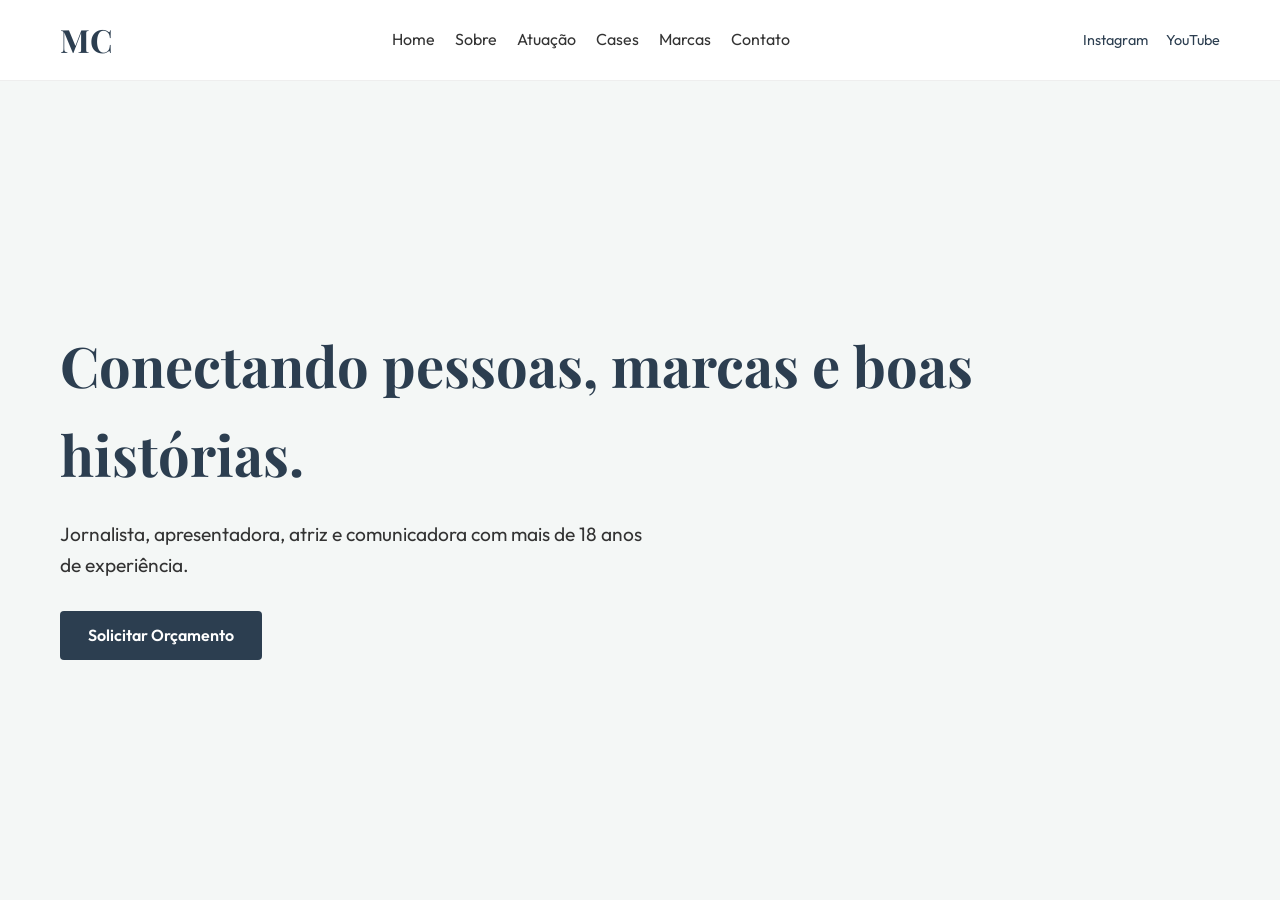
==== index.html @ 40e299e7 "Commit inicial: Estrutura base do site" ====
<!DOCTYPE html>
<html lang="pt-BR">
<head>
    <meta charset="UTF-8">
    <meta name="viewport" content="width=device-width, initial-scale=1.0">
    <meta name="description" content="Michelly Corrêa - Jornalista, Apresentadora, Mestre de Cerimônias e Comunicadora">
    <title>Michelly Corrêa | Comunicadora</title>
    
    <!-- Google Fonts -->
    <link rel="preconnect" href="https://fonts.googleapis.com">
    <link rel="preconnect" href="https://fonts.gstatic.com" crossorigin>
    <link href="https://fonts.googleapis.com/css2?family=Outfit:wght@300;400;600&family=Playfair+Display:ital,wght@0,400;0,600;1,400&display=swap" rel="stylesheet">
    
    <link rel="stylesheet" href="style.css">
</head>
<body>

    <!-- Header / Navigation -->
    <header class="header">
        <div class="container header-container">
            <div class="logo">
                <!-- Temporário até termos o SVG -->
                <h1>MC</h1>
            </div>
            <nav class="nav-menu">
                <ul>
                    <li><a href="#home">Home</a></li>
                    <li><a href="#sobre">Sobre</a></li>
                    <li><a href="#atuacao">Atuação</a></li>
                    <li><a href="#cases">Cases</a></li>
                    <li><a href="#marcas">Marcas</a></li>
                    <li><a href="#contato">Contato</a></li>
                </ul>
            </nav>
            <div class="social-links-header">
                <a href="https://www.instagram.com/mymicorrea/" target="_blank" rel="noopener">Instagram</a>
                <a href="https://www.youtube.com/@MychelliCorrea" target="_blank" rel="noopener">YouTube</a>
            </div>
        </div>
    </header>

    <!-- Hero Section -->
    <section id="home" class="hero">
        <div class="container hero-container">
            <div class="hero-content">
                <h2>Conectando pessoas, marcas e boas histórias.</h2>
                <p>Jornalista, apresentadora, atriz e comunicadora com mais de 18 anos de experiência.</p>
                <a href="#contato" class="btn btn-primary">Solicitar Orçamento</a>
            </div>
        </div>
    </section>

    <!-- Main Content Here (to be expanded) -->

    <script src="script.js"></script>
</body>
</html>
---- style.css ----
/* Base Styles and Reset */
* {
    margin: 0;
    padding: 0;
    box-sizing: border-box;
}

:root {
    /* Color Palette - to be adjusted with brand manual */
    --primary-color: #2c3e50;
    --secondary-color: #e74c3c;
    --bg-color: #fcfcfc;
    --text-color: #333333;
    
    /* Typography */
    --font-main: 'Outfit', sans-serif;
    --font-heading: 'Playfair Display', serif;
}

html {
    scroll-behavior: smooth;
}

body {
    font-family: var(--font-main);
    color: var(--text-color);
    background-color: var(--bg-color);
    line-height: 1.6;
}

.container {
    max-width: 1200px;
    margin: 0 auto;
    padding: 0 20px;
}

/* Header */
.header {
    position: fixed;
    top: 0;
    width: 100%;
    background-color: rgba(255, 255, 255, 0.95);
    backdrop-filter: blur(5px);
    z-index: 1000;
    border-bottom: 1px solid #eee;
}

.header-container {
    display: flex;
    justify-content: space-between;
    align-items: center;
    height: 80px;
}

.logo h1 {
    font-family: var(--font-heading);
    font-size: 2rem;
    color: var(--primary-color);
}

.nav-menu ul {
    display: flex;
    list-style: none;
    gap: 20px;
}

.nav-menu a {
    text-decoration: none;
    color: var(--text-color);
    font-weight: 400;
    transition: color 0.3s;
}

.nav-menu a:hover {
    color: var(--secondary-color);
}

.social-links-header a {
    text-decoration: none;
    margin-left: 15px;
    font-size: 0.9rem;
    color: var(--primary-color);
}

/* Hero Section */
.hero {
    height: 100vh;
    display: flex;
    align-items: center;
    background-color: #f4f7f6; /* Placeholder for hero image background */
    padding-top: 80px;
}

.hero-content h2 {
    font-family: var(--font-heading);
    font-size: 3.5rem;
    margin-bottom: 20px;
    color: var(--primary-color);
}

.hero-content p {
    font-size: 1.2rem;
    margin-bottom: 30px;
    max-width: 600px;
}

.btn {
    display: inline-block;
    padding: 12px 28px;
    text-decoration: none;
    border-radius: 4px;
    transition: background-color 0.3s;
}

.btn-primary {
    background-color: var(--primary-color);
    color: #fff;
    font-weight: 600;
}

.btn-primary:hover {
    background-color: var(--secondary-color);
}
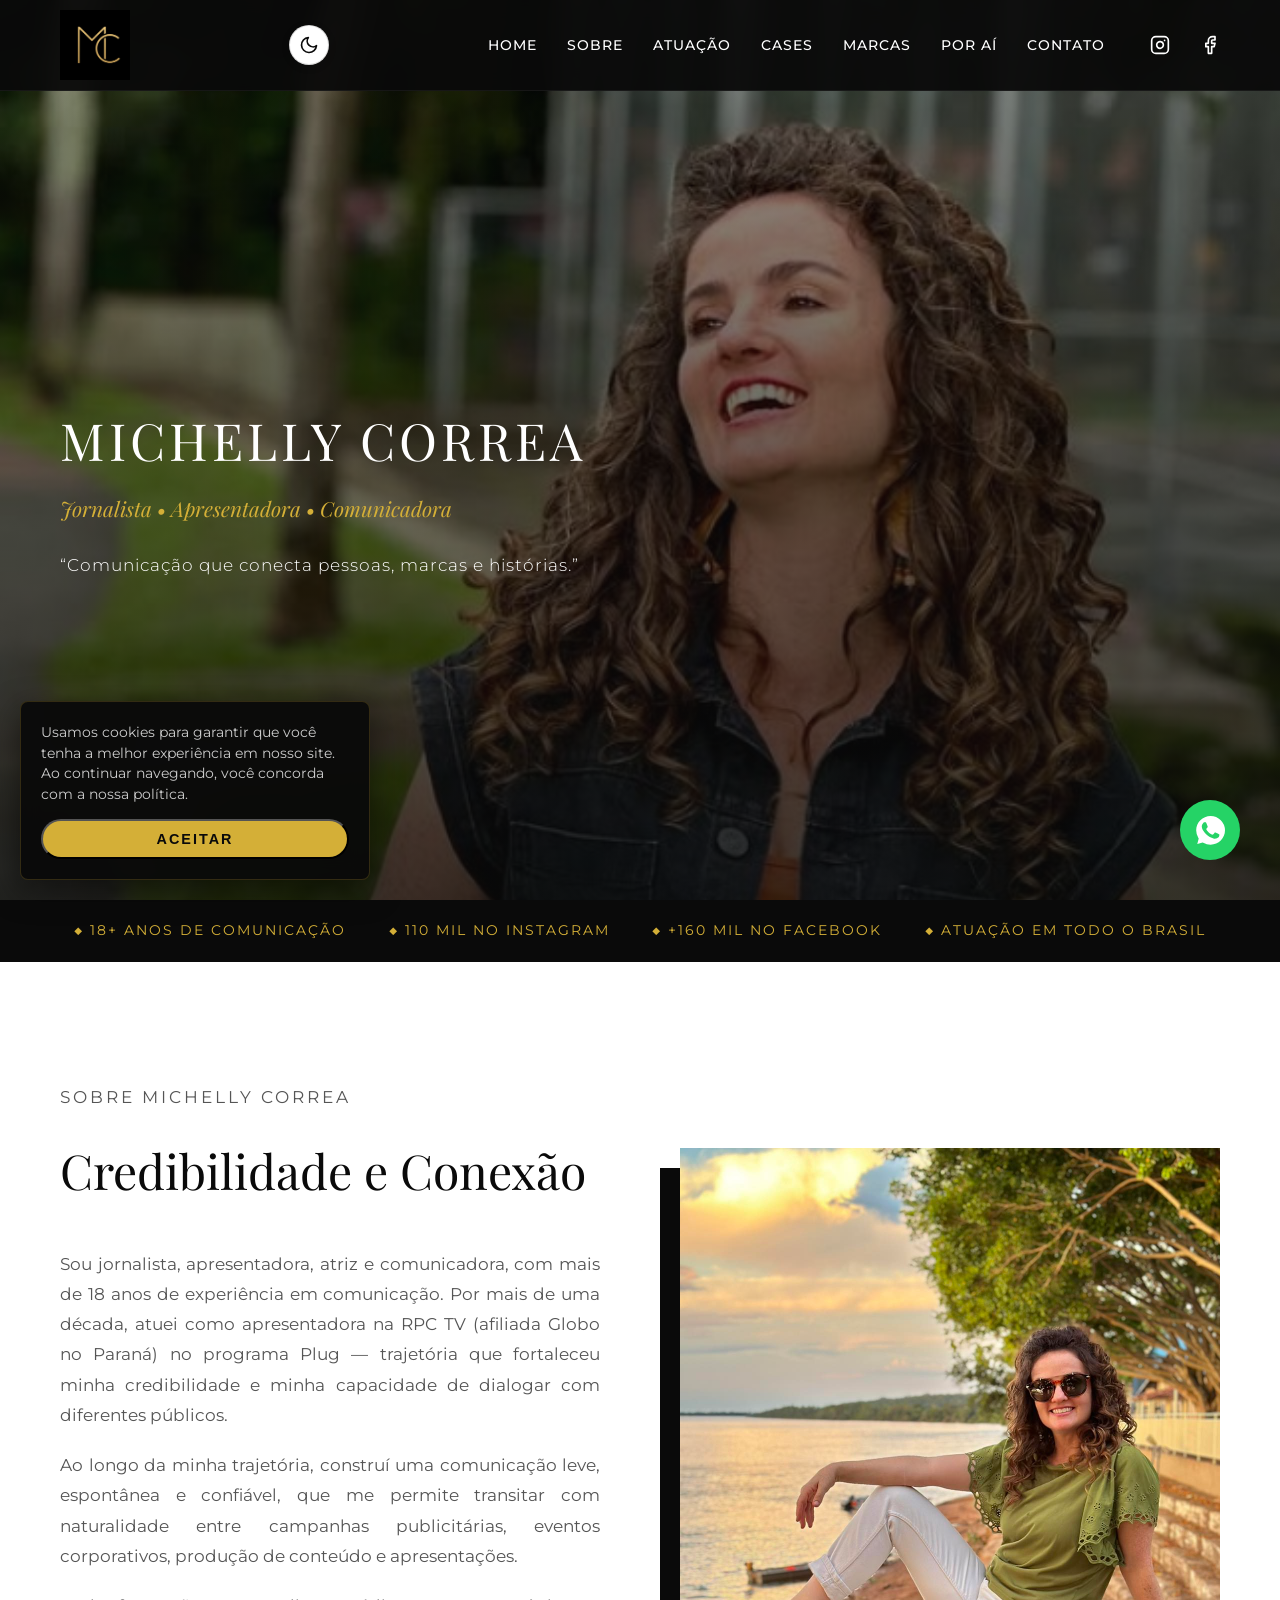
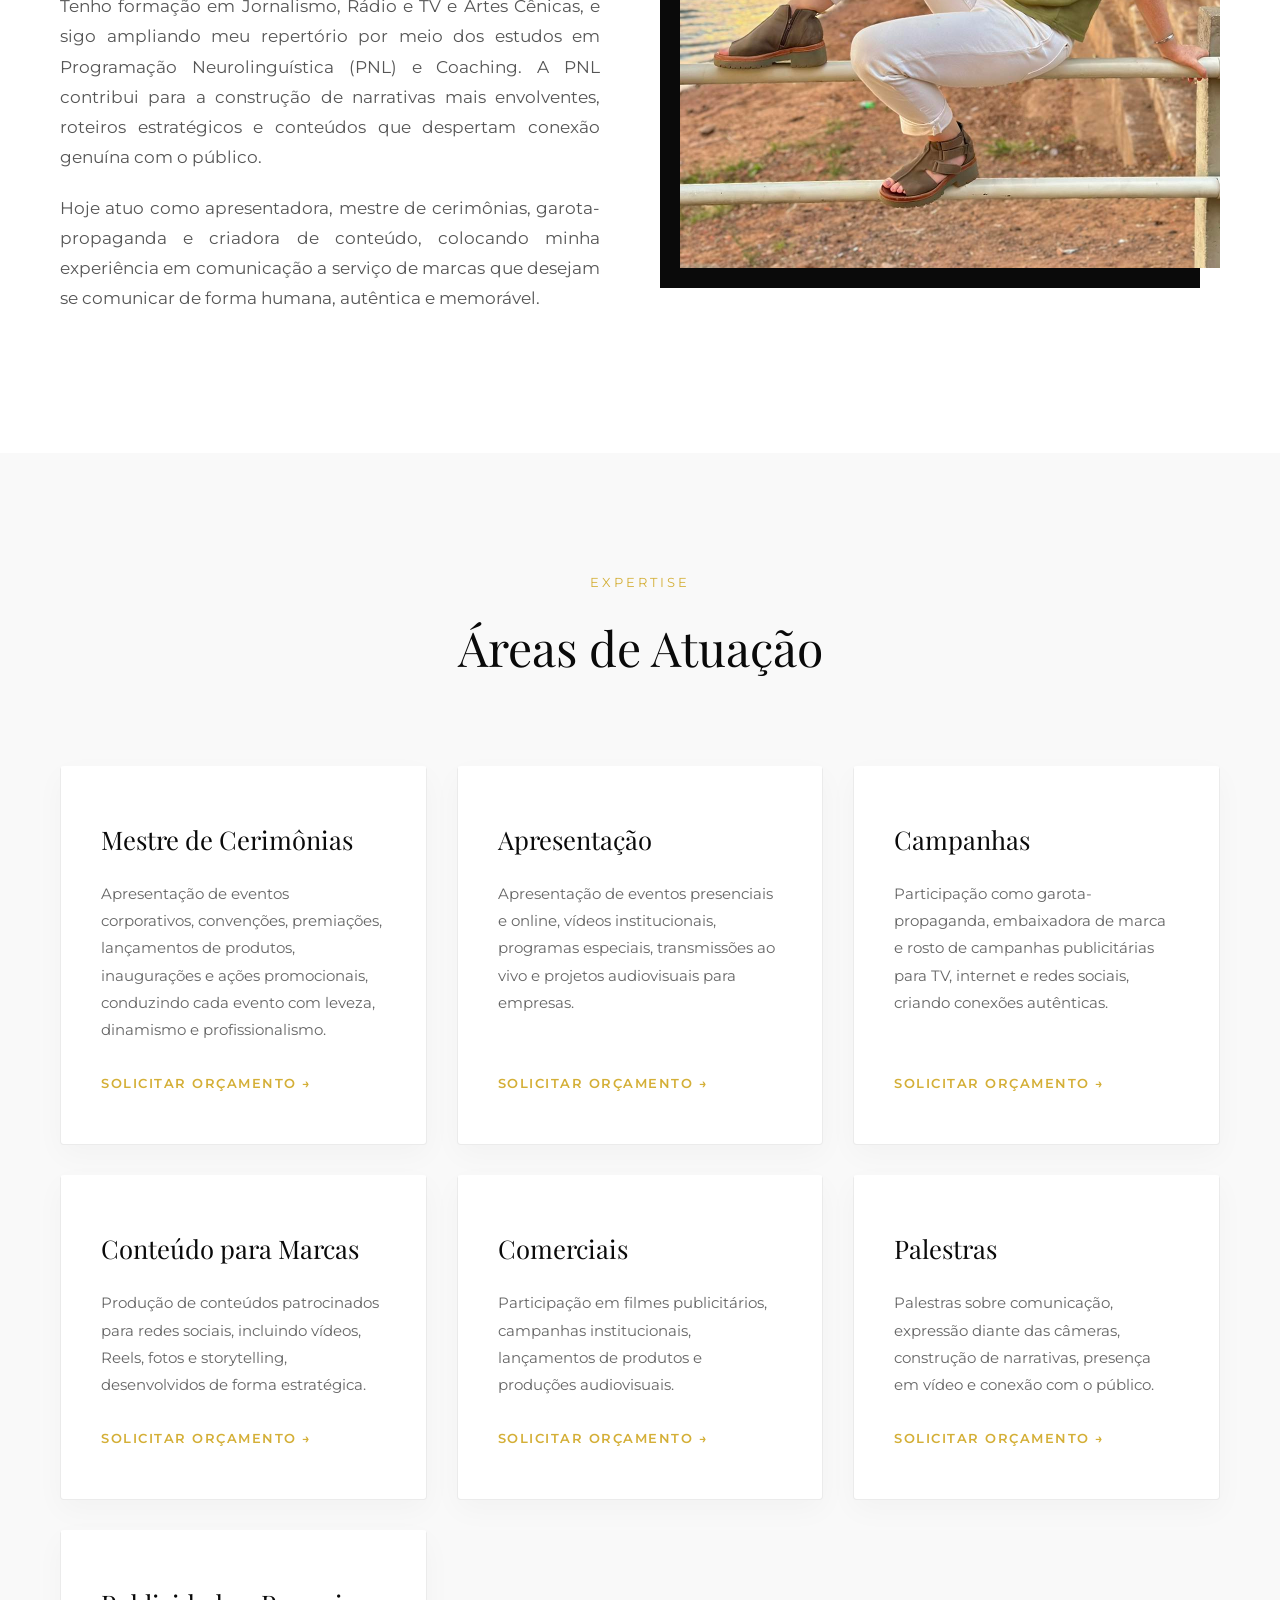
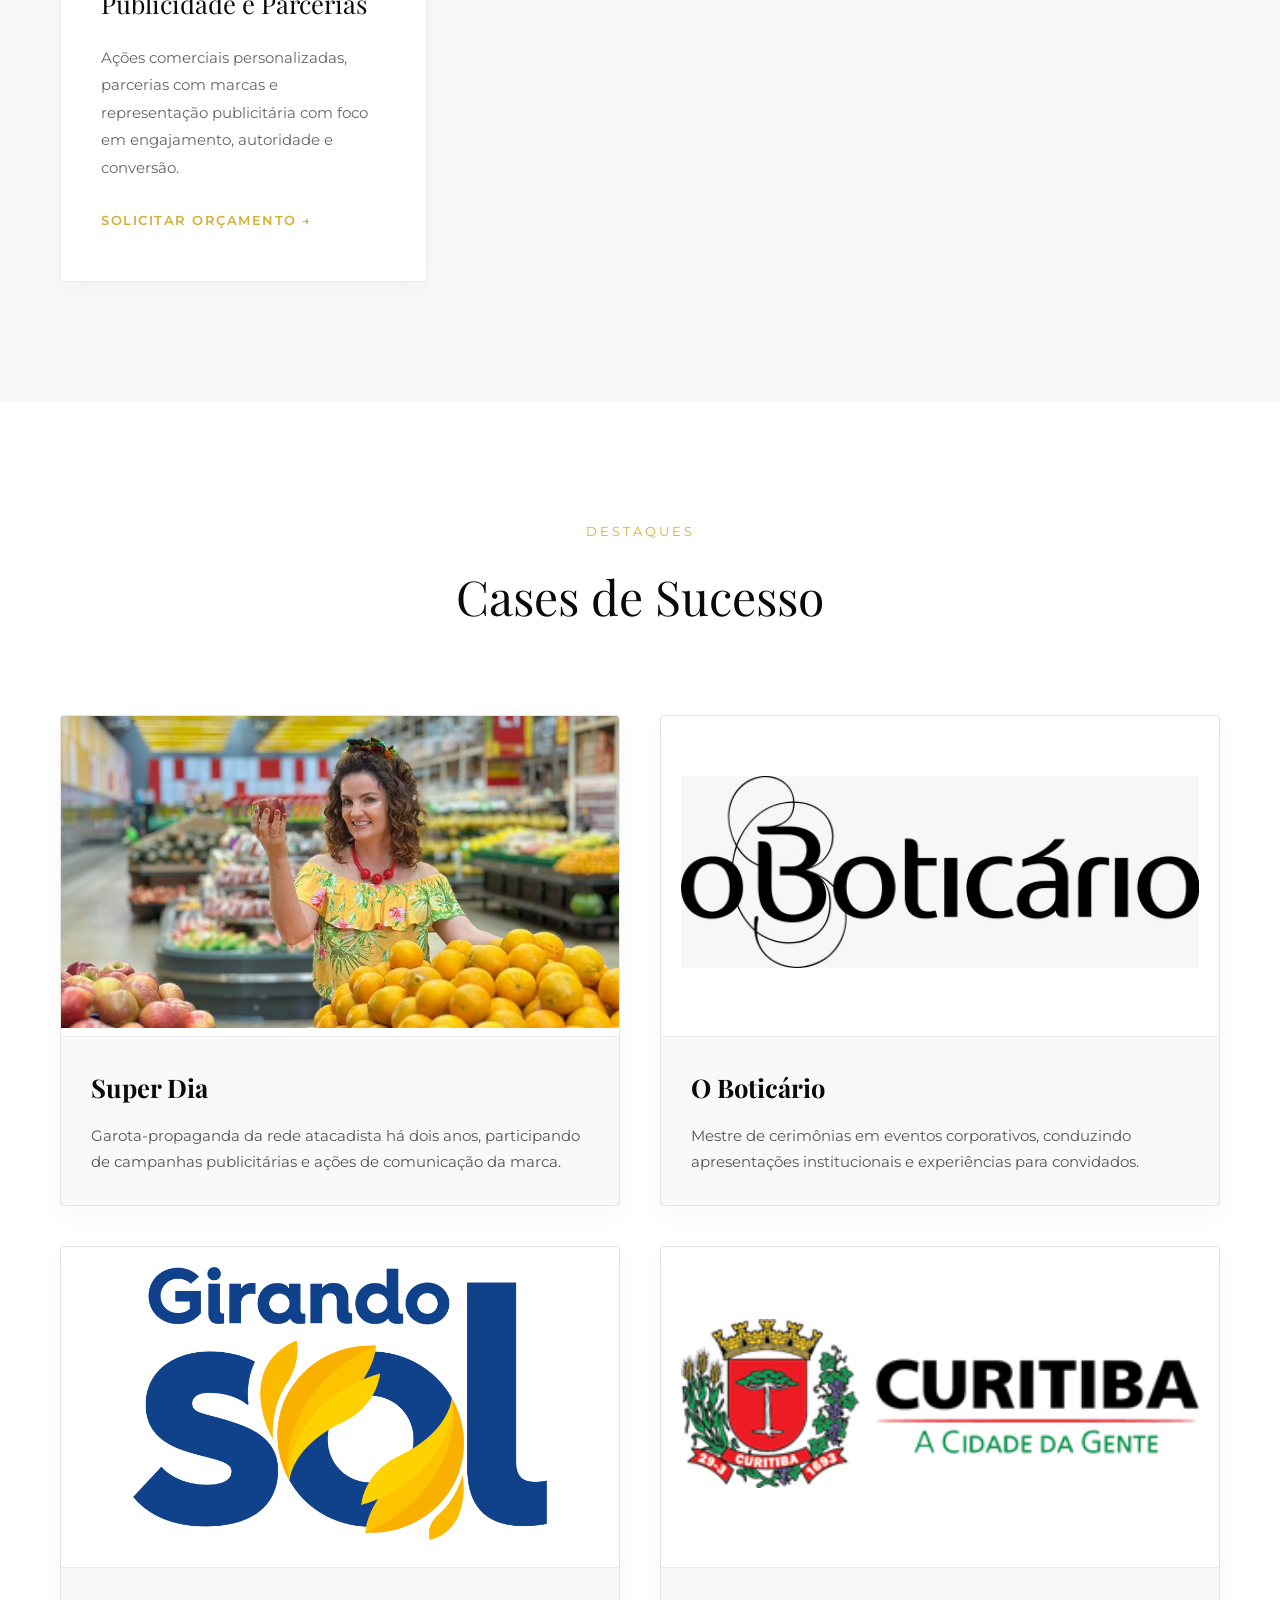
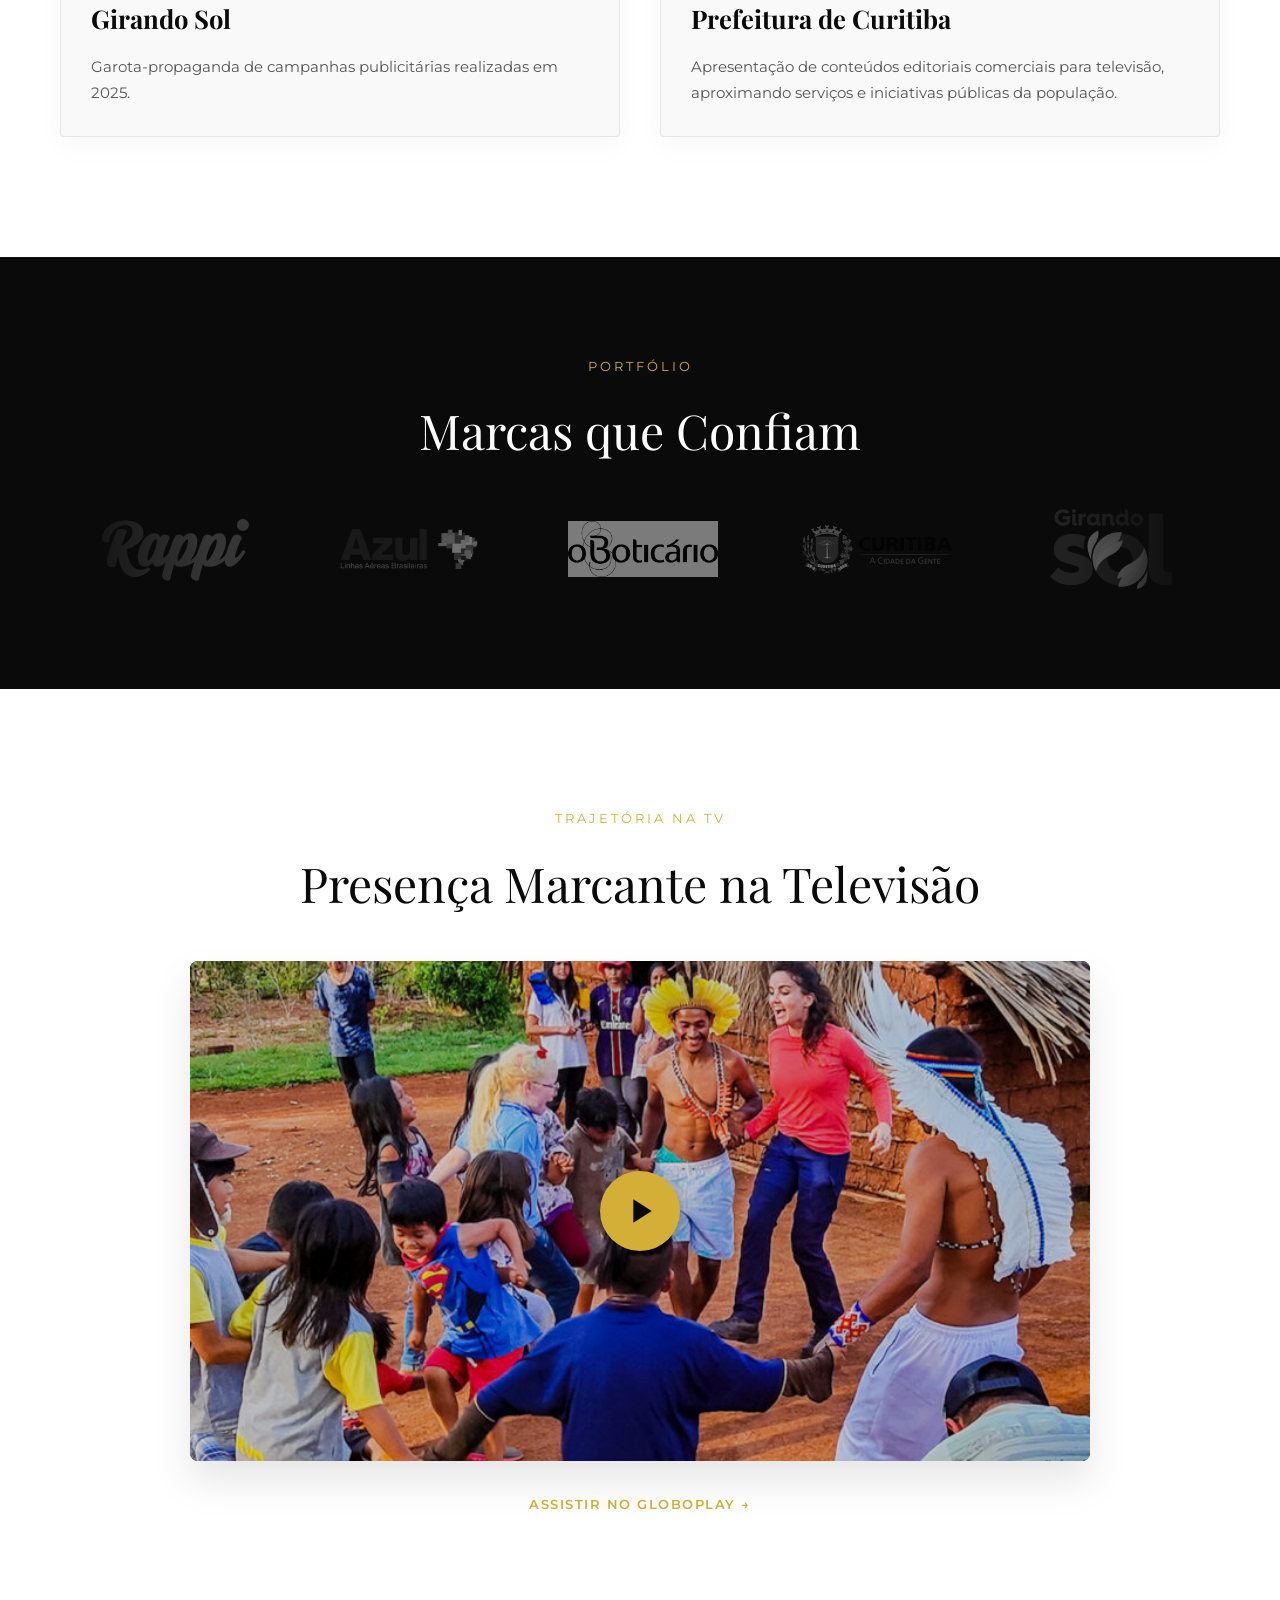
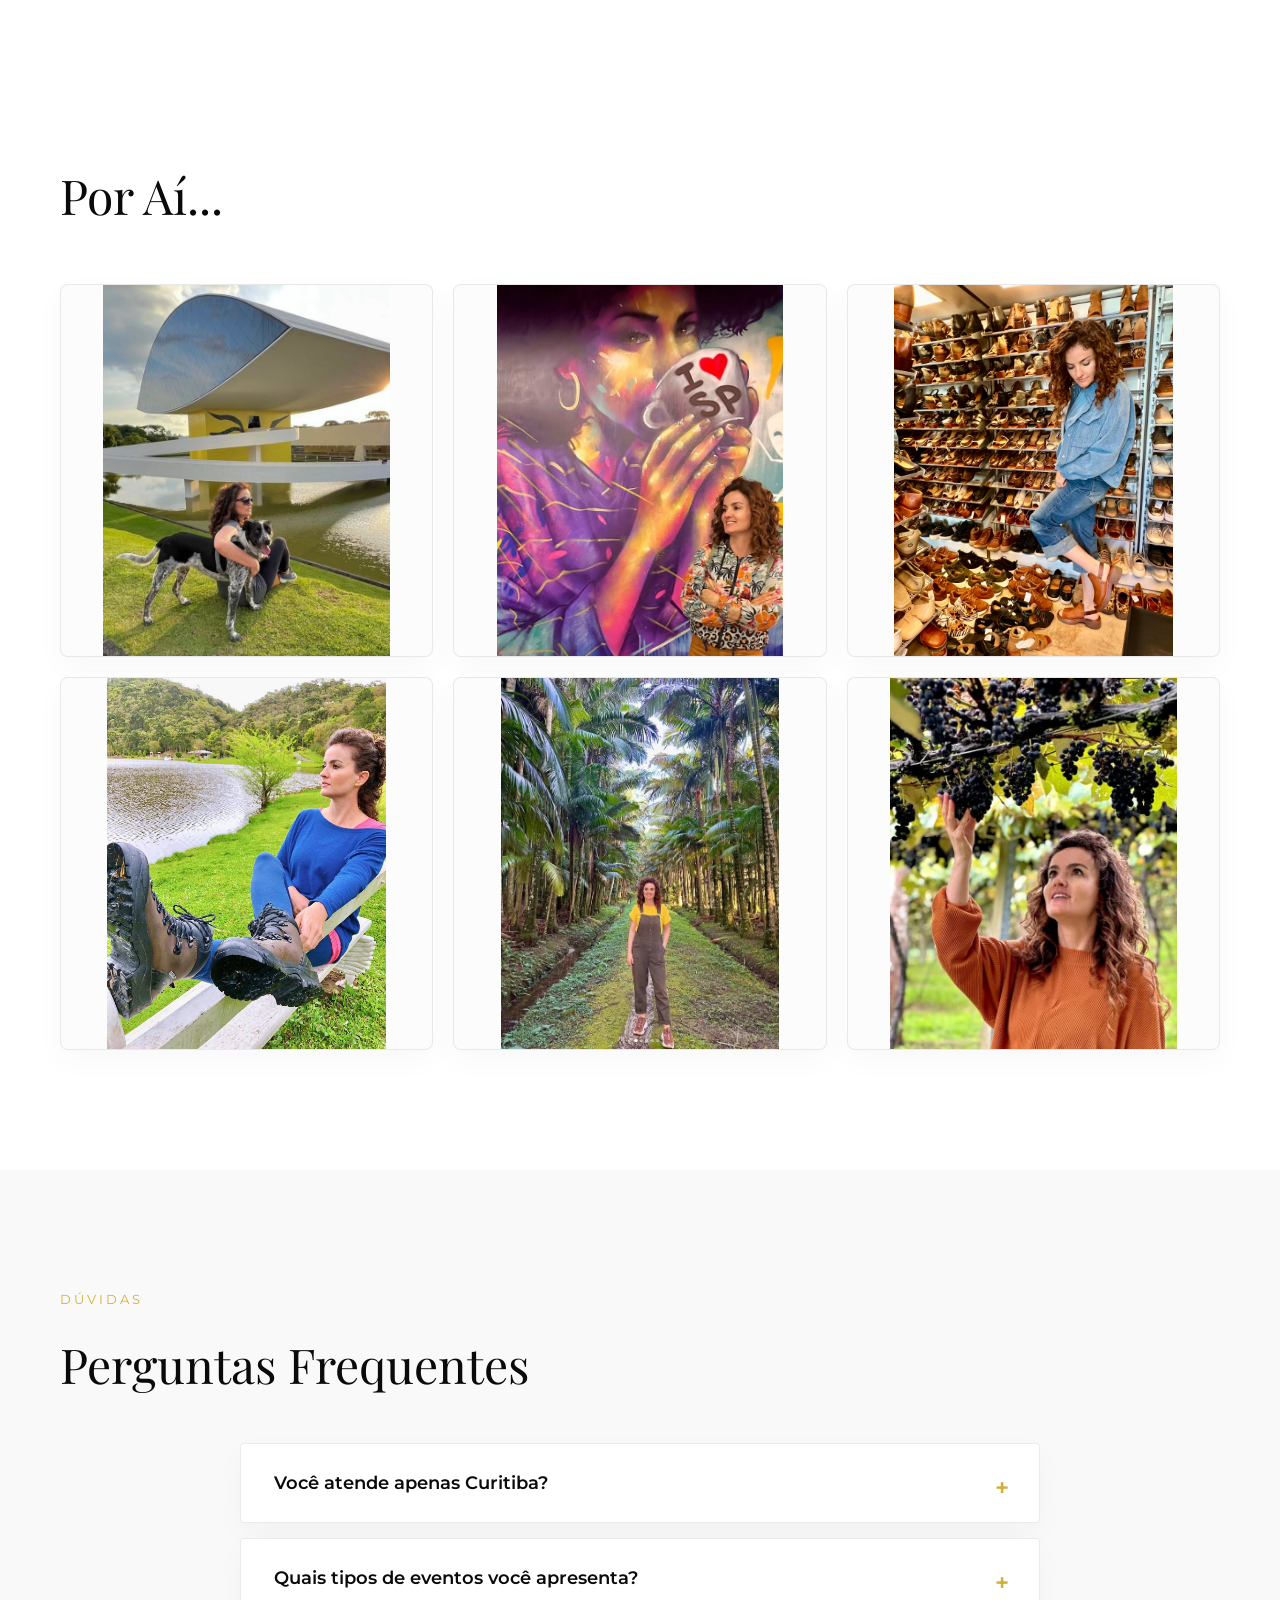
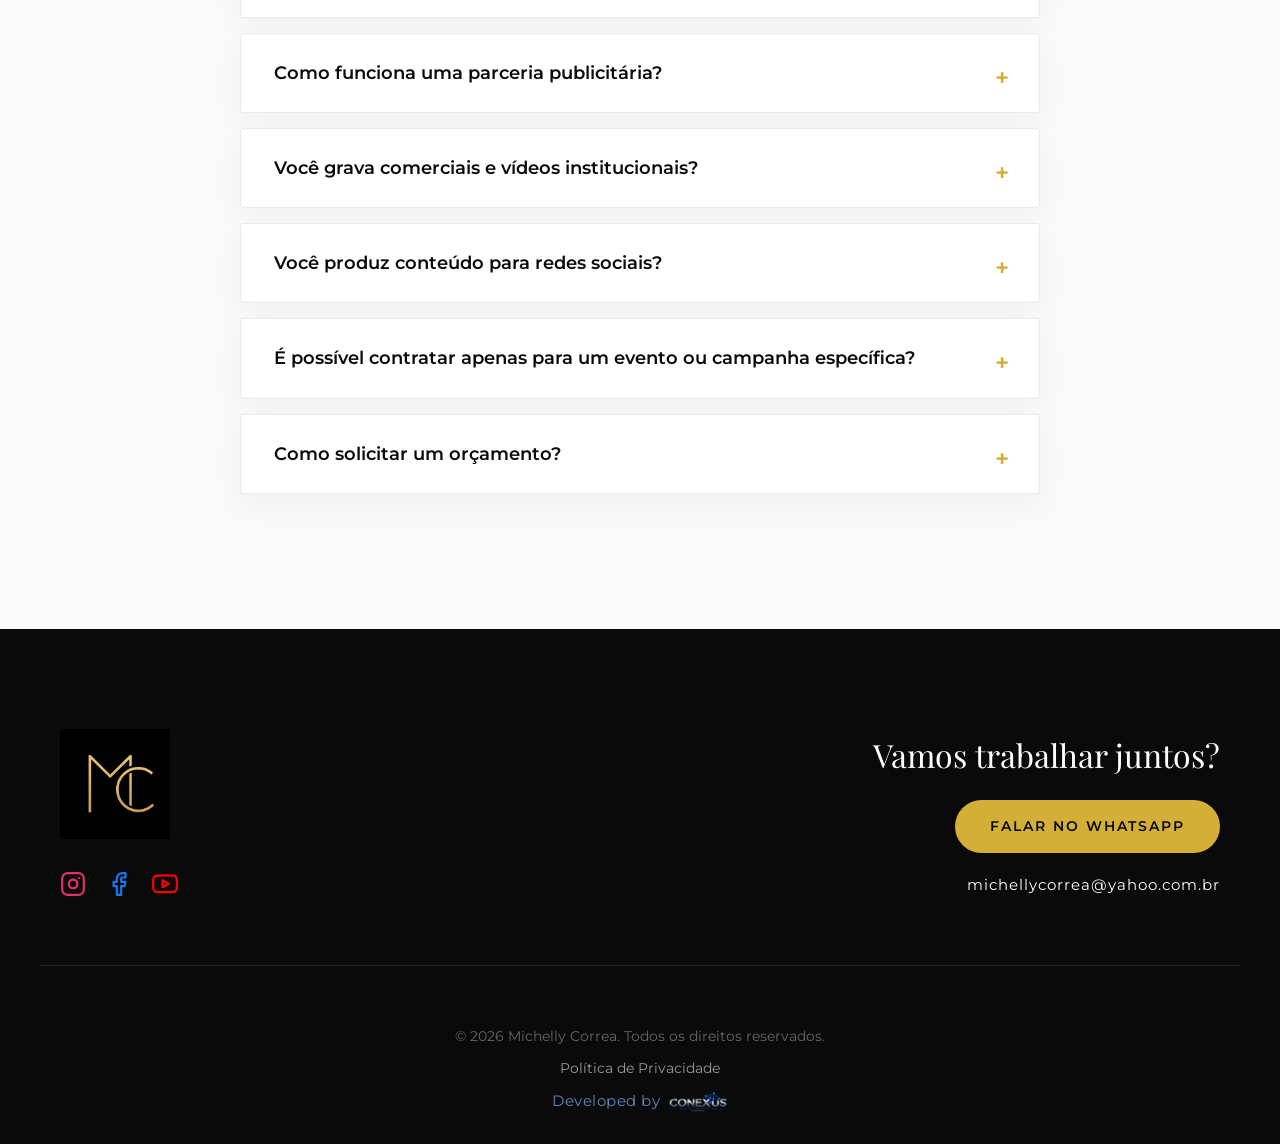
==== commit ca7cf5ed: "feat: atualizacoes institucionais Michelly Correa - grafia, hero, sobre, atuacao e info bar" ====
--- a/index.html
+++ b/index.html
@@ -3,15 +3,159 @@
 <head>
     <meta charset="UTF-8">
     <meta name="viewport" content="width=device-width, initial-scale=1.0">
-    <meta name="description" content="Michelly Corrêa - Jornalista, Apresentadora, Mestre de Cerimônias e Comunicadora">
-    <title>Michelly Corrêa | Comunicadora</title>
+    <meta name="description" content="Michelly Correa: Jornalista, Apresentadora e Mestre de Cerimônias em Curitiba. 18 anos de experiência conectando marcas e pessoas. Solicite um orçamento.">
+    <meta name="keywords" content="Michelly Correa, Jornalista, Apresentadora, Mestre de Cerimônias, Comunicação, Eventos Corporativos, Curitiba, Paraná, RPC">
+    <meta name="author" content="Michelly Correa">
+    <meta name="robots" content="index, follow">
+    <link rel="canonical" href="https://www.michellycorrea.com/">
     
+    <title>Michelly Correa | Apresentadora e Comunicadora em Curitiba</title>
+    
+    <!-- Favicon -->
+    <link rel="apple-touch-icon" sizes="180x180" href="apple-touch-icon.png">
+    <link rel="icon" type="image/png" sizes="32x32" href="favicon-32x32.png">
+    <link rel="icon" type="image/png" sizes="16x16" href="favicon-16x16.png">
+    <link rel="icon" type="image/png" href="img/Monograma.MC.png">
+    
+    <!-- Open Graph / Facebook / WhatsApp -->
+    <meta property="og:type" content="website">
+    <meta property="og:url" content="https://www.michellycorrea.com/">
+    <meta property="og:title" content="Michelly Correa | Apresentadora e Comunicadora em Curitiba">
+    <meta property="og:description" content="Michelly Correa: Jornalista, Apresentadora e Mestre de Cerimônias em Curitiba. 18 anos de experiência conectando marcas e pessoas. Solicite um orçamento.">
+    <meta property="og:image" content="https://www.michellycorrea.com/img/my%202.jpg.jpeg">
+    <meta property="og:image:alt" content="Foto de Michelly Correa">
+    <meta property="og:locale" content="pt_BR">
+    
+    <!-- Twitter -->
+    <meta property="twitter:card" content="summary_large_image">
+    <meta property="twitter:url" content="https://www.michellycorrea.com/">
+    <meta property="twitter:title" content="Michelly Correa | Apresentadora e Comunicadora em Curitiba">
+    <meta property="twitter:description" content="Michelly Correa: Jornalista, Apresentadora e Mestre de Cerimônias em Curitiba. 18 anos de experiência conectando marcas e pessoas. Solicite um orçamento.">
+    <meta property="twitter:image" content="https://www.michellycorrea.com/img/my%202.jpg.jpeg">
+    
+    <!-- Schema.org for Google -->
+    <script type="application/ld+json">
+    {
+      "@context": "https://schema.org/",
+      "@type": "Person",
+      "name": "Michelly Correa",
+      "url": "https://www.michellycorrea.com/",
+      "image": "https://www.michellycorrea.com/img/my%202.jpg.jpeg",
+      "sameAs": [
+        "https://www.instagram.com/mymicorrea/",
+        "https://www.facebook.com/MymiCorrea/",
+        "https://www.youtube.com/@MychelliCorrea"
+      ],
+      "jobTitle": "Jornalista, Apresentadora e Mestre de Cerimônias",
+      "worksFor": {
+        "@type": "Organization",
+        "name": "Profissional Independente"
+      }
+    }
+    </script>
+
     <!-- Google Fonts -->
     <link rel="preconnect" href="https://fonts.googleapis.com">
     <link rel="preconnect" href="https://fonts.gstatic.com" crossorigin>
-    <link href="https://fonts.googleapis.com/css2?family=Outfit:wght@300;400;600&family=Playfair+Display:ital,wght@0,400;0,600;1,400&display=swap" rel="stylesheet">
+    <link href="https://fonts.googleapis.com/css2?family=Montserrat:wght@300;400;500;600&family=Playfair+Display:ital,wght@0,400;0,600;1,400&display=swap" rel="stylesheet">
     
-    <link rel="stylesheet" href="style.css">
+    <link rel="stylesheet" href="style.css?v=3">
+
+    <!-- Inline CSS for Cookie Banner to prevent caching issues -->
+    <style>
+        .cookie-banner {
+            position: fixed;
+            bottom: -200px;
+            left: 20px;
+            width: calc(100% - 40px);
+            max-width: 350px;
+            background-color: rgba(10, 10, 10, 0.95);
+            backdrop-filter: blur(10px);
+            border: 1px solid rgba(212, 175, 55, 0.2);
+            border-radius: 8px;
+            color: #ffffff;
+            padding: 20px;
+            z-index: 10000;
+            transition: bottom 0.6s cubic-bezier(0.16, 1, 0.3, 1);
+            box-shadow: 0 10px 30px rgba(0,0,0,0.5);
+            font-family: 'Montserrat', sans-serif;
+        }
+
+        .cookie-banner.show {
+            bottom: 20px;
+        }
+
+        .cookie-content {
+            display: flex;
+            flex-direction: column;
+            align-items: flex-start;
+            gap: 15px;
+        }
+
+        .cookie-content p {
+            font-size: 0.85rem;
+            margin: 0;
+            color: #cccccc;
+            line-height: 1.5;
+        }
+
+        .cookie-content button {
+            width: 100%;
+        }
+    </style>
+
+    <!-- Critical Theme Toggle CSS: prevents cached/global button styles from breaking the control -->
+    <style>
+        #theme-toggle {
+            width: 40px !important;
+            height: 40px !important;
+            min-width: 40px !important;
+            min-height: 40px !important;
+            max-width: 40px !important;
+            max-height: 40px !important;
+            padding: 0 !important;
+            margin: 0 !important;
+            border-radius: 50% !important;
+            display: inline-flex !important;
+            align-items: center !important;
+            justify-content: center !important;
+            flex: 0 0 40px !important;
+            line-height: 1 !important;
+            appearance: none !important;
+            -webkit-appearance: none !important;
+            overflow: hidden !important;
+            cursor: pointer;
+            background: #fff !important;
+            border: 1px solid rgba(0,0,0,.14) !important;
+            color: #0a0a0a !important;
+            box-shadow: 0 2px 8px rgba(0,0,0,.10);
+        }
+        #theme-toggle svg {
+            width: 20px !important;
+            height: 20px !important;
+            display: block !important;
+            flex: 0 0 20px !important;
+            pointer-events: none !important;
+        }
+        html[data-theme="dark"] #theme-toggle {
+            background: #1a1a1a !important;
+            border-color: #d4af37 !important;
+            color: #d4af37 !important;
+        }
+    </style>
+
+    <!-- Anti-Flash Early Theme Detection Script -->
+    <script>
+        (function() {
+            try {
+                var savedTheme = localStorage.getItem('theme');
+                var theme = savedTheme ? savedTheme : (window.matchMedia('(prefers-color-scheme: dark)').matches ? 'dark' : 'light');
+                document.documentElement.setAttribute('data-theme', theme);
+            } catch(e) {
+                document.documentElement.setAttribute('data-theme', 'light');
+            }
+        })();
+    </script>
 </head>
 <body>
 
@@ -19,39 +163,432 @@
     <header class="header">
         <div class="container header-container">
             <div class="logo">
-                <!-- Temporário até termos o SVG -->
-                <h1>MC</h1>
-            </div>
-            <nav class="nav-menu">
+                <a href="#home">
+                    <img src="img/Monograma.MC.png" alt="Michelly Correa Logo" class="nav-logo">
+                </a>
+            </div>
+
+            <div class="header-controls">
+                <button id="theme-toggle" class="theme-toggle" aria-label="Ativar modo escuro" type="button">
+                    <svg id="theme-icon" class="theme-icon" aria-hidden="true" viewBox="0 0 24 24"></svg>
+                </button>
+
+                <div class="hamburger" id="hamburger-menu">
+                    <span></span>
+                    <span></span>
+                    <span></span>
+                </div>
+            </div>
+
+            <nav class="nav-menu" id="nav-menu">
                 <ul>
-                    <li><a href="#home">Home</a></li>
-                    <li><a href="#sobre">Sobre</a></li>
-                    <li><a href="#atuacao">Atuação</a></li>
-                    <li><a href="#cases">Cases</a></li>
-                    <li><a href="#marcas">Marcas</a></li>
-                    <li><a href="#contato">Contato</a></li>
+                    <li><a href="#home">HOME</a></li>
+                    <li><a href="#sobre">SOBRE</a></li>
+                    <li><a href="#atuacao">ATUAÇÃO</a></li>
+                    <li><a href="#cases">CASES</a></li>
+                    <li><a href="#marcas">MARCAS</a></li>
+                    <li><a href="#por-ai">POR AÍ</a></li>
+                    <li><a href="#contato">CONTATO</a></li>
+                    <li class="nav-social" style="margin-left: 15px;">
+                        <a href="https://www.instagram.com/mymicorrea/" target="_blank" aria-label="Instagram">
+                            <svg xmlns="http://www.w3.org/2000/svg" width="20" height="20" viewBox="0 0 24 24" fill="none" stroke="currentColor" stroke-width="2" stroke-linecap="round" stroke-linejoin="round"><rect x="2" y="2" width="20" height="20" rx="5" ry="5"></rect><path d="M16 11.37A4 4 0 1 1 12.63 8 4 4 0 0 1 16 11.37z"></path><line x1="17.5" y1="6.5" x2="17.51" y2="6.5"></line></svg>
+                        </a>
+                    </li>
+                    <li class="nav-social">
+                        <a href="https://www.facebook.com/MymiCorrea/" target="_blank" aria-label="Facebook">
+                            <svg xmlns="http://www.w3.org/2000/svg" width="20" height="20" viewBox="0 0 24 24" fill="none" stroke="currentColor" stroke-width="2" stroke-linecap="round" stroke-linejoin="round"><path d="M18 2h-3a5 5 0 0 0-5 5v3H7v4h3v8h4v-8h3l1-4h-4V7a1 1 0 0 1 1-1h3z"></path></svg>
+                        </a>
+                    </li>
                 </ul>
             </nav>
-            <div class="social-links-header">
-                <a href="https://www.instagram.com/mymicorrea/" target="_blank" rel="noopener">Instagram</a>
-                <a href="https://www.youtube.com/@MychelliCorrea" target="_blank" rel="noopener">YouTube</a>
-            </div>
         </div>
     </header>
 
     <!-- Hero Section -->
     <section id="home" class="hero">
-        <div class="container hero-container">
-            <div class="hero-content">
-                <h2>Conectando pessoas, marcas e boas histórias.</h2>
-                <p>Jornalista, apresentadora, atriz e comunicadora com mais de 18 anos de experiência.</p>
-                <a href="#contato" class="btn btn-primary">Solicitar Orçamento</a>
-            </div>
-        </div>
-    </section>
-
-    <!-- Main Content Here (to be expanded) -->
-
-    <script src="script.js"></script>
+        <div class="hero-overlay"></div>
+        <div class="container hero-content">
+            <h1>MICHELLY CORREA</h1>
+            <p class="subtitle">Jornalista • Apresentadora • Comunicadora</p>
+            <p class="hero-desc">“Comunicação que conecta pessoas, marcas e histórias.”</p>
+        </div>
+        
+        <!-- WhatsApp Floating Button -->
+        <a href="https://wa.me/554199715871?text=Ol%C3%A1%2C%20Michelly!%20Tudo%20bem%3F%20%F0%9F%98%8A%0AVim%20pelo%20seu%20site%20e%20gostaria%20de%20falar%20com%20voc%C3%AA%20sobre%20uma%20poss%C3%ADvel%20contrata%C3%A7%C3%A3o.%20Podemos%20conversar%3F" class="whatsapp-float" target="_blank" rel="noopener">
+            <svg xmlns="http://www.w3.org/2000/svg" width="35" height="35" viewBox="0 0 24 24" fill="white"><path d="M17.472 14.382c-.297-.149-1.758-.867-2.03-.967-.273-.099-.471-.148-.67.15-.197.297-.767.966-.94 1.164-.173.199-.347.223-.644.075-.297-.15-1.255-.463-2.39-1.475-.878-.788-1.47-1.761-1.643-2.059-.173-.297-.018-.458.13-.606.134-.133.298-.347.446-.52.149-.174.198-.298.298-.497.099-.198.05-.371-.025-.52-.075-.149-.669-1.612-.916-2.207-.242-.579-.487-.5-.669-.51-.173-.008-.371-.01-.57-.01-.198 0-.52.074-.792.372-.272.297-1.04 1.016-1.04 2.479 0 1.462 1.065 2.875 1.213 3.074.149.198 2.096 3.2 5.077 4.487.709.306 1.262.489 1.694.625.712.227 1.36.195 1.871.118.571-.085 1.758-.719 2.006-1.413.248-.694.248-1.289.173-1.413-.074-.124-.272-.198-.57-.347m-5.421 7.403h-.004a9.87 9.87 0 01-5.031-1.378l-.361-.214-3.741.982.998-3.648-.235-.374a9.86 9.86 0 01-1.51-5.26c.001-5.45 4.436-9.884 9.888-9.884 2.64 0 5.122 1.03 6.988 2.898a9.825 9.825 0 012.893 6.994c-.003 5.45-4.437 9.884-9.885 9.884"/></svg>
+        </a>
+    </section>
+
+    <!-- Info Bar -->
+    <div class="info-bar">
+        <div class="container info-bar-content">
+            <span>◆ 18+ ANOS DE COMUNICAÇÃO</span>
+            <span>◆ 110 MIL NO INSTAGRAM</span>
+            <span>◆ +160 MIL NO FACEBOOK</span>
+            <span>◆ ATUAÇÃO EM TODO O BRASIL</span>
+        </div>
+    </div>
+
+    <!-- About Section -->
+    <section id="sobre" class="about-section">
+        <div class="container about-container">
+            <div class="about-text">
+                <p class="section-subtitle">SOBRE MICHELLY CORREA</p>
+                <h2 class="section-title">Credibilidade e Conexão</h2>
+                <p>Sou jornalista, apresentadora, atriz e comunicadora, com mais de 18 anos de experiência em comunicação. Por mais de uma década, atuei como apresentadora na RPC TV (afiliada Globo no Paraná) no programa Plug — trajetória que fortaleceu minha credibilidade e minha capacidade de dialogar com diferentes públicos.</p>
+                <p>Ao longo da minha trajetória, construí uma comunicação leve, espontânea e confiável, que me permite transitar com naturalidade entre campanhas publicitárias, eventos corporativos, produção de conteúdo e apresentações.</p>
+                <p>Tenho formação em Jornalismo, Rádio e TV e Artes Cênicas, e sigo ampliando meu repertório por meio dos estudos em Programação Neurolinguística (PNL) e Coaching. A PNL contribui para a construção de narrativas mais envolventes, roteiros estratégicos e conteúdos que despertam conexão genuína com o público.</p>
+                <p>Hoje atuo como apresentadora, mestre de cerimônias, garota-propaganda e criadora de conteúdo, colocando minha experiência em comunicação a serviço de marcas que desejam se comunicar de forma humana, autêntica e memorável.</p>
+            </div>
+            <div class="about-image-wrapper">
+                <img src="img/my 2.jpg.jpeg" alt="Michelly Correa - Apresentadora e Jornalista em Curitiba" class="about-img">
+            </div>
+        </div>
+    </section>
+
+    <!-- Services Section -->
+    <section id="atuacao" class="services-section">
+        <div class="container">
+            <div class="services-header">
+                <p class="section-subtitle">EXPERTISE</p>
+                <h2 class="section-title">Áreas de Atuação</h2>
+            </div>
+            <div class="services-grid">
+                <!-- Card 1 -->
+                <div class="service-card">
+                    <h3 class="service-title">Mestre de Cerimônias</h3>
+                    <p class="service-desc">Apresentação de eventos corporativos, convenções, premiações, lançamentos de produtos, inaugurações e ações promocionais, conduzindo cada evento com leveza, dinamismo e profissionalismo.</p>
+                    <a href="https://wa.me/554199715871?text=Ol%C3%A1%2C%20Michelly!%20Tudo%20bem%3F%20%F0%9F%98%8A%0AVim%20pelo%20seu%20site%20e%20gostaria%20de%20falar%20com%20voc%C3%AA%20sobre%20uma%20poss%C3%ADvel%20contrata%C3%A7%C3%A3o.%20Podemos%20conversar%3F" class="service-link">SOLICITAR ORÇAMENTO →</a>
+                </div>
+                <!-- Card 2 -->
+                <div class="service-card">
+                    <h3 class="service-title">Apresentação</h3>
+                    <p class="service-desc">Apresentação de eventos presenciais e online, vídeos institucionais, programas especiais, transmissões ao vivo e projetos audiovisuais para empresas.</p>
+                    <a href="https://wa.me/554199715871?text=Ol%C3%A1%2C%20Michelly!%20Tudo%20bem%3F%20%F0%9F%98%8A%0AVim%20pelo%20seu%20site%20e%20gostaria%20de%20falar%20com%20voc%C3%AA%20sobre%20uma%20poss%C3%ADvel%20contrata%C3%A7%C3%A3o.%20Podemos%20conversar%3F" class="service-link">SOLICITAR ORÇAMENTO →</a>
+                </div>
+                <!-- Card 3 -->
+                <div class="service-card">
+                    <h3 class="service-title">Campanhas</h3>
+                    <p class="service-desc">Participação como garota-propaganda, embaixadora de marca e rosto de campanhas publicitárias para TV, internet e redes sociais, criando conexões autênticas.</p>
+                    <a href="https://wa.me/554199715871?text=Ol%C3%A1%2C%20Michelly!%20Tudo%20bem%3F%20%F0%9F%98%8A%0AVim%20pelo%20seu%20site%20e%20gostaria%20de%20falar%20com%20voc%C3%AA%20sobre%20uma%20poss%C3%ADvel%20contrata%C3%A7%C3%A3o.%20Podemos%20conversar%3F" class="service-link">SOLICITAR ORÇAMENTO →</a>
+                </div>
+                <!-- Card 4 -->
+                <div class="service-card">
+                    <h3 class="service-title">Conteúdo para Marcas</h3>
+                    <p class="service-desc">Produção de conteúdos patrocinados para redes sociais, incluindo vídeos, Reels, fotos e storytelling, desenvolvidos de forma estratégica.</p>
+                    <a href="https://wa.me/554199715871?text=Ol%C3%A1%2C%20Michelly!%20Tudo%20bem%3F%20%F0%9F%98%8A%0AVim%20pelo%20seu%20site%20e%20gostaria%20de%20falar%20com%20voc%C3%AA%20sobre%20uma%20poss%C3%ADvel%20contrata%C3%A7%C3%A3o.%20Podemos%20conversar%3F" class="service-link">SOLICITAR ORÇAMENTO →</a>
+                </div>
+                <!-- Card 5 -->
+                <div class="service-card">
+                    <h3 class="service-title">Comerciais</h3>
+                    <p class="service-desc">Participação em filmes publicitários, campanhas institucionais, lançamentos de produtos e produções audiovisuais.</p>
+                    <a href="https://wa.me/554199715871?text=Ol%C3%A1%2C%20Michelly!%20Tudo%20bem%3F%20%F0%9F%98%8A%0AVim%20pelo%20seu%20site%20e%20gostaria%20de%20falar%20com%20voc%C3%AA%20sobre%20uma%20poss%C3%ADvel%20contrata%C3%A7%C3%A3o.%20Podemos%20conversar%3F" class="service-link">SOLICITAR ORÇAMENTO →</a>
+                </div>
+                <!-- Card 6 -->
+                <div class="service-card">
+                    <h3 class="service-title">Palestras</h3>
+                    <p class="service-desc">Palestras sobre comunicação, expressão diante das câmeras, construção de narrativas, presença em vídeo e conexão com o público.</p>
+                    <a href="https://wa.me/554199715871?text=Ol%C3%A1%2C%20Michelly!%20Tudo%20bem%3F%20%F0%9F%98%8A%0AVim%20pelo%20seu%20site%20e%20gostaria%20de%20falar%20com%20voc%C3%AA%20sobre%20uma%20poss%C3%ADvel%20contrata%C3%A7%C3%A3o.%20Podemos%20conversar%3F" class="service-link">SOLICITAR ORÇAMENTO →</a>
+                </div>
+                <!-- Card 7 -->
+                <div class="service-card">
+                    <h3 class="service-title">Publicidade e Parcerias</h3>
+                    <p class="service-desc">Ações comerciais personalizadas, parcerias com marcas e representação publicitária com foco em engajamento, autoridade e conversão.</p>
+                    <a href="https://wa.me/554199715871?text=Ol%C3%A1%2C%20Michelly!%20Tudo%20bem%3F%20%F0%9F%98%8A%0AVim%20pelo%20seu%20site%20e%20gostaria%20de%20falar%20com%20voc%C3%AA%20sobre%20uma%20poss%C3%ADvel%20contrata%C3%A7%C3%A3o.%20Podemos%20conversar%3F" class="service-link">SOLICITAR ORÇAMENTO →</a>
+                </div>
+            </div>
+        </div>
+    </section>
+
+    <!-- Cases Section -->
+    <section id="cases" class="cases-section">
+        <div class="container">
+            <div class="services-header">
+                <p class="section-subtitle">DESTAQUES</p>
+                <h2 class="section-title">Cases de Sucesso</h2>
+            </div>
+            
+            <div class="cases-grid">
+                <div class="case-card">
+                    <div class="case-img-wrapper">
+                        <img src="img/campanha publicitaria SuperDia 3.jpeg" alt="Campanha publicitária para rede Super Dia com Michelly Correa" class="case-img">
+                    </div>
+                    <div class="case-content">
+                        <h3>Super Dia</h3>
+                        <p>Garota-propaganda da rede atacadista há dois anos, participando de campanhas publicitárias e ações de comunicação da marca.</p>
+                    </div>
+                </div>
+
+                <div class="case-card">
+                    <div class="case-img-wrapper">
+                        <img src="img/o boticario.jpeg" alt="Evento corporativo para O Boticário com Mestre de Cerimônias Michelly Correa" class="case-img" style="object-fit: contain; padding: 20px;">
+                    </div>
+                    <div class="case-content">
+                        <h3>O Boticário</h3>
+                        <p>Mestre de cerimônias em eventos corporativos, conduzindo apresentações institucionais e experiências para convidados.</p>
+                    </div>
+                </div>
+
+                <div class="case-card">
+                    <div class="case-img-wrapper">
+                        <img src="img/girando sol.png" alt="Campanha publicitária para Girando Sol" class="case-img" style="object-fit: contain; padding: 20px;">
+                    </div>
+                    <div class="case-content">
+                        <h3>Girando Sol</h3>
+                        <p>Garota-propaganda de campanhas publicitárias realizadas em 2025.</p>
+                    </div>
+                </div>
+
+                <div class="case-card">
+                    <div class="case-img-wrapper">
+                        <img src="img/curitiba logo.png" alt="Apresentação de conteúdo editorial para Prefeitura de Curitiba" class="case-img" style="object-fit: contain; padding: 20px;">
+                    </div>
+                    <div class="case-content">
+                        <h3>Prefeitura de Curitiba</h3>
+                        <p>Apresentação de conteúdos editoriais comerciais para televisão, aproximando serviços e iniciativas públicas da população.</p>
+                    </div>
+                </div>
+            </div>
+        </div>
+    </section>
+
+    <!-- Brands Carousel Section -->
+    <section id="marcas" class="brands-section">
+        <div class="container">
+            <p class="section-subtitle">PORTFÓLIO</p>
+            <h2 class="section-title">Marcas que Confiam</h2>
+            <div class="carousel-container">
+                <div class="carousel-track">
+                    <!-- Logos -->
+                    <img src="img/1200px-Rappi_logo.png" alt="Rappi" class="logo-item">
+                    <img src="img/Azul-Airlines-logo.png" alt="Azul Airlines" class="logo-item">
+                    <img src="img/o boticario.jpeg" alt="O Boticário" class="logo-item">
+                    <img src="img/curitiba logo.png" alt="Prefeitura de Curitiba" class="logo-item">
+                    <img src="img/girando sol.png" alt="Girando Sol" class="logo-item">
+                    <img src="img/sebrae logo (1).png" alt="Sebrae" class="logo-item">
+                    <img src="img/columbia.jpg.jpeg" alt="Columbia" class="logo-item">
+                    <img src="img/sacre (1).jpg.jpeg" alt="Sacre" class="logo-item">
+                    <img src="img/S.Muffato.png" alt="Super Muffato" class="logo-item">
+                    <img src="img/superdia_atacadao.jpeg" alt="Superdia" class="logo-item">
+                    
+                    <!-- Duplicados -->
+                    <img src="img/1200px-Rappi_logo.png" alt="Rappi" class="logo-item">
+                    <img src="img/Azul-Airlines-logo.png" alt="Azul Airlines" class="logo-item">
+                    <img src="img/o boticario.jpeg" alt="O Boticário" class="logo-item">
+                    <img src="img/curitiba logo.png" alt="Prefeitura de Curitiba" class="logo-item">
+                    <img src="img/girando sol.png" alt="Girando Sol" class="logo-item">
+                    <img src="img/sebrae logo (1).png" alt="Sebrae" class="logo-item">
+                    <img src="img/columbia.jpg.jpeg" alt="Columbia" class="logo-item">
+                    <img src="img/sacre (1).jpg.jpeg" alt="Sacre" class="logo-item">
+                    <img src="img/S.Muffato.png" alt="Super Muffato" class="logo-item">
+                    <img src="img/superdia_atacadao.jpeg" alt="Superdia" class="logo-item">
+                </div>
+            </div>
+        </div>
+    </section>
+
+    <!-- Video Section -->
+    <section id="video" class="video-section">
+        <div class="container">
+            <p class="section-subtitle">TRAJETÓRIA NA TV</p>
+            <h2 class="section-title">Presença Marcante na Televisão</h2>
+            <div class="video-container">
+                <a href="https://globoplay.globo.com/plug/t/PyKpbzQznQ/" target="_blank" class="video-link" aria-label="Assistir no Globoplay">
+                    <img src="img/mi programa.jpeg" alt="Programa Plug da RPC TV no Globoplay com Michelly Correa" class="video-thumbnail">
+                    <div class="play-button">
+                        <svg xmlns="http://www.w3.org/2000/svg" viewBox="0 0 24 24" fill="currentColor" width="40" height="40"><path d="M8 5v14l11-7z"/></svg>
+                    </div>
+                </a>
+            </div>
+            <div style="text-align: center; margin-top: 30px;">
+                <a href="https://globoplay.globo.com/plug/t/PyKpbzQznQ/" target="_blank" class="service-link">ASSISTIR NO GLOBOPLAY →</a>
+            </div>
+        </div>
+    </section>
+
+    <!-- Por Aí (Gallery) Section -->
+    <section id="por-ai" class="gallery-section">
+        <div class="container">
+            <h2 class="section-title">Por Aí...</h2>
+            
+            <div class="gallery-grid">
+                <img src="img/lifestyle%20%20pet.jpeg" alt="Michelly Correa com seu pet" class="gallery-item">
+                <img src="img/lifestyle%20cidade.jpeg" alt="Michelly Correa em momento lifestyle na cidade" class="gallery-item">
+                <img src="img/lifestyle%20sapatos.jpeg" alt="Estilo e moda: detalhes de sapatos de Michelly Correa" class="gallery-item">
+                <img src="img/10.jpg.jpeg" alt="Michelly Correa em ensaio fotográfico" class="gallery-item">
+                <img src="img/Bastidores%20TV%202.jpeg" alt="Bastidores de gravação na TV com Michelly Correa" class="gallery-item">
+                <img src="img/bastidores%20tv%204.jpeg" alt="Michelly Correa nos bastidores da televisão" class="gallery-item">
+            </div>
+        </div>
+    </section>
+
+    <!-- FAQ Section -->
+    <section id="faq" class="faq-section">
+        <div class="container">
+            <p class="section-subtitle">DÚVIDAS</p>
+            <h2 class="section-title">Perguntas Frequentes</h2>
+            
+            <div class="faq-accordion">
+                <details class="faq-item">
+                    <summary>Você atende apenas Curitiba?</summary>
+                    <p>Não. Estou disponível para trabalhos em todo o Brasil.</p>
+                </details>
+
+                <details class="faq-item">
+                    <summary>Quais tipos de eventos você apresenta?</summary>
+                    <p>Convenções, premiações, congressos, lançamentos, eventos corporativos, inaugurações e ações promocionais.</p>
+                </details>
+
+                <details class="faq-item">
+                    <summary>Como funciona uma parceria publicitária?</summary>
+                    <p>Cada campanha é desenvolvida de forma personalizada, respeitando os objetivos da marca e o perfil do público.</p>
+                </details>
+
+                <details class="faq-item">
+                    <summary>Você grava comerciais e vídeos institucionais?</summary>
+                    <p>Sim. Participo de campanhas publicitárias, filmes comerciais, vídeos institucionais e produções para empresas.</p>
+                </details>
+
+                <details class="faq-item">
+                    <summary>Você produz conteúdo para redes sociais?</summary>
+                    <p>Sim. Desenvolvo conteúdos patrocinados em diferentes formatos, sempre alinhados ao posicionamento e aos objetivos de cada marca.</p>
+                </details>
+
+                <details class="faq-item">
+                    <summary>É possível contratar apenas para um evento ou campanha específica?</summary>
+                    <p>Sim. Cada projeto é orçado individualmente, de acordo com o formato, duração e necessidades da contratação.</p>
+                </details>
+
+                <details class="faq-item">
+                    <summary>Como solicitar um orçamento?</summary>
+                    <p>Por meio do WhatsApp ou e-mail comercial listados abaixo.</p>
+                </details>
+            </div>
+        </div>
+    </section>
+
+    <!-- Footer / Contato -->
+    <footer id="contato" class="footer">
+        <div class="container footer-container">
+            <div class="footer-info">
+                <img src="img/Monograma.MC.png" alt="Logo" class="footer-logo">
+                <div class="social-links">
+                    <a href="https://www.instagram.com/mymicorrea/" target="_blank" aria-label="Instagram" class="icon-instagram">
+                        <svg xmlns="http://www.w3.org/2000/svg" width="26" height="26" viewBox="0 0 24 24" fill="none" stroke="currentColor" stroke-width="2" stroke-linecap="round" stroke-linejoin="round"><rect x="2" y="2" width="20" height="20" rx="5" ry="5"></rect><path d="M16 11.37A4 4 0 1 1 12.63 8 4 4 0 0 1 16 11.37z"></path><line x1="17.5" y1="6.5" x2="17.51" y2="6.5"></line></svg>
+                    </a>
+                    <a href="https://www.facebook.com/MymiCorrea/" target="_blank" aria-label="Facebook" class="icon-facebook">
+                        <svg xmlns="http://www.w3.org/2000/svg" width="26" height="26" viewBox="0 0 24 24" fill="none" stroke="currentColor" stroke-width="2" stroke-linecap="round" stroke-linejoin="round"><path d="M18 2h-3a5 5 0 0 0-5 5v3H7v4h3v8h4v-8h3l1-4h-4V7a1 1 0 0 1 1-1h3z"></path></svg>
+                    </a>
+                    <a href="https://www.youtube.com/@MychelliCorrea" target="_blank" aria-label="YouTube" class="icon-youtube">
+                        <svg xmlns="http://www.w3.org/2000/svg" width="26" height="26" viewBox="0 0 24 24" fill="none" stroke="currentColor" stroke-width="2" stroke-linecap="round" stroke-linejoin="round"><path d="M22.54 6.42a2.78 2.78 0 0 0-1.94-2C18.88 4 12 4 12 4s-6.88 0-8.6.46a2.78 2.78 0 0 0-1.94 2A29 29 0 0 0 1 11.75a29 29 0 0 0 .46 5.33 2.78 2.78 0 0 0 1.94 2c1.72.46 8.6.46 8.6.46s6.88 0 8.6-.46a2.78 2.78 0 0 0 1.94-2 29 29 0 0 0 .46-5.33 29 29 0 0 0-.46-5.33z"></path><polygon points="9.75 15.02 15.5 11.75 9.75 8.48 9.75 15.02"></polygon></svg>
+                    </a>
+                </div>
+            </div>
+            <div class="footer-contact">
+                <h3>Vamos trabalhar juntos?</h3>
+                <a href="https://wa.me/554199715871?text=Ol%C3%A1%2C%20Michelly!%20Tudo%20bem%3F%20%F0%9F%98%8A%0AVim%20pelo%20seu%20site%20e%20gostaria%20de%20falar%20com%20voc%C3%AA%20sobre%20uma%20poss%C3%ADvel%20contrata%C3%A7%C3%A3o.%20Podemos%20conversar%3F" class="btn-primary" target="_blank">FALAR NO WHATSAPP</a>
+                <a href="mailto:michellycorrea@yahoo.com.br?subject=Contato%20pelo%20Site&body=Ol%C3%A1%2C%20Michelly!%20Tudo%20bem%3F%20%F0%9F%98%8A%0A%0AVim%20pelo%20seu%20site%20e%20gostaria%20de%20falar%20com%20voc%C3%AA%20sobre%20uma%20poss%C3%ADvel%20contrata%C3%A7%C3%A3o.%20Podemos%20conversar%3F" class="footer-email">michellycorrea@yahoo.com.br</a>
+            </div>
+        </div>
+        <div class="footer-bottom">
+            <p>&copy; 2026 Michelly Correa. Todos os direitos reservados.</p>
+            <p><a href="/politica-de-privacidade/" class="footer-legal-link">Política de Privacidade</a></p>
+            <p class="developer-credits">Developed by <a href="https://www.conexus.press/" target="_blank" rel="noopener noreferrer"><img src="img/conexus-logo.png" alt="CONEXUS" class="conexus-logo" height="20" style="height: 20px; width: auto; max-width: 90px; vertical-align: middle; display: inline-block;"></a></p>
+        </div>
+    </footer>
+
+    <!-- Lightbox Modal -->
+    <div id="gallery-lightbox" class="lightbox" onclick="closeLightbox()">
+        <span class="lightbox-close" onclick="closeLightbox()">&times;</span>
+        <img class="lightbox-content" id="lightbox-img">
+    </div>
+
+    <!-- Cookie Banner (LGPD) -->
+    <div id="cookie-banner" class="cookie-banner">
+        <div class="cookie-content">
+            <p>Usamos cookies para garantir que você tenha a melhor experiência em nosso site. Ao continuar navegando, você concorda com a nossa política.</p>
+            <button id="accept-cookies" class="btn-primary" style="padding: 10px 25px;">ACEITAR</button>
+        </div>
+    </div>
+
+    <script>
+        // Cookie Logic
+        const cookieBanner = document.getElementById('cookie-banner');
+        const acceptCookiesBtn = document.getElementById('accept-cookies');
+
+        if (!localStorage.getItem('cookiesAccepted')) {
+            setTimeout(() => {
+                cookieBanner.classList.add('show');
+            }, 1000); // Mostra após 1 segundo
+        }
+
+        acceptCookiesBtn.addEventListener('click', () => {
+            localStorage.setItem('cookiesAccepted', 'true');
+            cookieBanner.classList.remove('show');
+        });
+
+        // Lightbox Logic
+        const lightbox = document.getElementById("gallery-lightbox");
+        const lightboxImg = document.getElementById("lightbox-img");
+        const galleryItems = document.querySelectorAll(".gallery-item");
+
+        galleryItems.forEach(item => {
+            item.style.cursor = "pointer"; // Add pointer to images
+            item.addEventListener("click", function() {
+                lightbox.style.display = "flex";
+                lightboxImg.src = this.src;
+            });
+        });
+
+        function closeLightbox() {
+            lightbox.style.display = "none";
+        }
+
+        // Mobile Menu Logic
+        const hamburger = document.getElementById('hamburger-menu');
+        const navMenuObj = document.getElementById('nav-menu');
+        const navLinks = document.querySelectorAll('.nav-menu a');
+
+        hamburger.addEventListener('click', () => {
+            hamburger.classList.toggle('active');
+            navMenuObj.classList.toggle('active');
+        });
+
+        navLinks.forEach(link => {
+            link.addEventListener('click', () => {
+                hamburger.classList.remove('active');
+                navMenuObj.classList.remove('active');
+            });
+        });
+
+        // Dark / Light Theme Toggle Logic — one button, one SVG at a time
+        const themeToggleBtn = document.getElementById('theme-toggle');
+        const themeIcon = document.getElementById('theme-icon');
+
+        const moonSvg = '<path d="M21 12.79A9 9 0 1 1 11.21 3 7 7 0 0 0 21 12.79z" fill="none" stroke="currentColor" stroke-width="2" stroke-linecap="round" stroke-linejoin="round"></path>';
+        const sunSvg = '<circle cx="12" cy="12" r="4" fill="none" stroke="currentColor" stroke-width="2"></circle><path d="M12 2v2M12 20v2M4.93 4.93l1.41 1.41M17.66 17.66l1.41 1.41M2 12h2M20 12h2M4.93 19.07l1.41-1.41M17.66 6.34l1.41-1.41" fill="none" stroke="currentColor" stroke-width="2" stroke-linecap="round"></path>';
+
+        function syncThemeButton() {
+            if (!themeToggleBtn || !themeIcon) return;
+            const isDark = document.documentElement.getAttribute('data-theme') === 'dark';
+            themeIcon.innerHTML = isDark ? sunSvg : moonSvg;
+            themeToggleBtn.setAttribute('aria-label', isDark ? 'Ativar modo claro' : 'Ativar modo escuro');
+        }
+
+        syncThemeButton();
+
+        if (themeToggleBtn) {
+            themeToggleBtn.addEventListener('click', function () {
+                const isDark = document.documentElement.getAttribute('data-theme') === 'dark';
+                const nextTheme = isDark ? 'light' : 'dark';
+                document.documentElement.setAttribute('data-theme', nextTheme);
+                try { localStorage.setItem('theme', nextTheme); } catch (err) {}
+                syncThemeButton();
+            });
+        }
+    </script>
 </body>
 </html>
+
+
+
--- a/style.css
+++ b/style.css
@@ -6,15 +6,121 @@
 }
 
 :root {
-    /* Color Palette - to be adjusted with brand manual */
-    --primary-color: #2c3e50;
-    --secondary-color: #e74c3c;
-    --bg-color: #fcfcfc;
+    /* Color Palette - Michelly Correa Brand */
+    --preto-elegante: #0A0A0A;
+    --dourado-champagne: #D4AF37;
+    --nude-sofisticado: #EAD9C6;
+    --off-white: #F8F5EF;
+    --pure-white: #FFFFFF;
+    --dark-grey: #1A1A1A;
+    --light-grey: #F9F9F9;
     --text-color: #333333;
     
     /* Typography */
-    --font-main: 'Outfit', sans-serif;
+    --font-main: 'Montserrat', sans-serif;
     --font-heading: 'Playfair Display', serif;
+
+    /* Semantic Theme Variables - Light Mode (Default) */
+    --bg-primary: #FFFFFF;
+    --bg-secondary: #F9F9F9;
+    --bg-card: #FFFFFF;
+    --bg-card-subtle: #F9F9F9;
+    --text-primary: #0A0A0A;
+    --text-body: #333333;
+    --text-secondary: #555555;
+    --text-muted: #666666;
+    --border-color: #EAEAEA;
+    --border-subtle: rgba(0, 0, 0, 0.08);
+    --shadow-card: 0 10px 30px rgba(0, 0, 0, 0.03);
+    --shadow-hover: 0 15px 40px rgba(0, 0, 0, 0.08);
+    --about-img-shadow: -20px 20px 0px 0px #0A0A0A;
+    --gallery-item-bg: #FCFCFC;
+    
+    /* Toggle Control Theme Variables */
+    --toggle-bg: rgba(10, 10, 10, 0.6);
+    --toggle-border: rgba(255, 255, 255, 0.2);
+    --toggle-icon-color: #F8F5EF;
+    --toggle-hover-border: var(--dourado-champagne);
+    --toggle-shadow: 0 2px 10px rgba(0, 0, 0, 0.15);
+}
+
+[data-theme="dark"] {
+    /* Semantic Theme Variables - Dark Mode */
+    --bg-primary: #0C0C0C;
+    --bg-secondary: #141414;
+    --bg-card: #1A1A1A;
+    --bg-card-subtle: #161616;
+    --text-primary: #F8F5EF;
+    --text-body: #E0E0E0;
+    --text-secondary: #CCCCCC;
+    --text-muted: #999999;
+    --border-color: rgba(255, 255, 255, 0.1);
+    --border-subtle: rgba(212, 175, 55, 0.15);
+    --shadow-card: 0 10px 30px rgba(0, 0, 0, 0.4);
+    --shadow-hover: 0 15px 40px rgba(212, 175, 55, 0.12);
+    --about-img-shadow: -20px 20px 0px 0px var(--dourado-champagne);
+    --gallery-item-bg: #161616;
+    
+    /* Toggle Control Theme Variables */
+    --toggle-bg: rgba(255, 255, 255, 0.08);
+    --toggle-border: rgba(212, 175, 55, 0.35);
+    --toggle-icon-color: #D4AF37;
+    --toggle-hover-border: #FFFFFF;
+    --toggle-shadow: 0 2px 12px rgba(212, 175, 55, 0.2);
+}
+
+/* Global Theme Transitions */
+body,
+.header,
+.about-section,
+.services-section,
+.cases-section,
+.video-section,
+.faq-section,
+.gallery-section,
+.service-card,
+.case-card,
+.faq-item,
+.gallery-item,
+.section-title,
+.about-text p,
+.service-title,
+.service-desc,
+.case-content h3,
+.case-content p,
+.faq-item summary,
+.faq-item p,
+.about-img {
+    transition: background-color 0.4s ease, color 0.4s ease, border-color 0.4s ease, box-shadow 0.4s ease;
+}
+
+@media (prefers-reduced-motion: reduce) {
+    body,
+    .header,
+    .about-section,
+    .services-section,
+    .cases-section,
+    .video-section,
+    .faq-section,
+    .gallery-section,
+    .service-card,
+    .case-card,
+    .faq-item,
+    .gallery-item,
+    .section-title,
+    .about-text p,
+    .service-title,
+    .service-desc,
+    .case-content h3,
+    .case-content p,
+    .faq-item summary,
+    .faq-item p,
+    .about-img,
+    .theme-toggle,
+    .theme-icon {
+        transition: none !important;
+        animation: none !important;
+    }
 }
 
 html {
@@ -23,8 +129,8 @@
 
 body {
     font-family: var(--font-main);
-    color: var(--text-color);
-    background-color: var(--bg-color);
+    color: var(--text-body);
+    background-color: var(--bg-primary);
     line-height: 1.6;
 }
 
@@ -32,6 +138,24 @@
     max-width: 1200px;
     margin: 0 auto;
     padding: 0 20px;
+}
+
+/* Typography Overrides */
+.section-subtitle {
+    font-family: var(--font-main);
+    font-size: 0.8rem;
+    letter-spacing: 3px;
+    text-transform: uppercase;
+    color: var(--dourado-champagne);
+    margin-bottom: 15px;
+}
+
+.section-title {
+    font-family: var(--font-heading);
+    font-size: 3rem;
+    font-weight: 400;
+    color: var(--text-primary);
+    margin-bottom: 40px;
 }
 
 /* Header */
@@ -39,85 +163,978 @@
     position: fixed;
     top: 0;
     width: 100%;
-    background-color: rgba(255, 255, 255, 0.95);
-    backdrop-filter: blur(5px);
+    background-color: rgba(10, 10, 10, 0.95);
+    backdrop-filter: blur(10px);
     z-index: 1000;
-    border-bottom: 1px solid #eee;
+    border-bottom: 1px solid rgba(255, 255, 255, 0.05);
 }
 
 .header-container {
     display: flex;
     justify-content: space-between;
     align-items: center;
+    height: 90px;
+}
+
+.nav-logo {
+    height: 70px;
+    width: auto;
+    display: block;
+}
+
+.nav-menu ul {
+    display: flex;
+    list-style: none;
+    gap: 30px;
+}
+
+.nav-menu a {
+    text-decoration: none;
+    color: var(--pure-white);
+    font-size: 0.85rem;
+    font-weight: 500;
+    letter-spacing: 1px;
+    transition: color 0.3s;
+}
+
+.nav-menu a:hover {
+    color: var(--dourado-champagne);
+}
+
+.hamburger {
+    display: none;
+    flex-direction: column;
+    gap: 6px;
+    cursor: pointer;
+    z-index: 1001;
+}
+
+.hamburger span {
+    display: block;
+    width: 30px;
+    height: 3px;
+    background-color: var(--pure-white);
+    transition: all 0.3s ease;
+}
+
+.nav-social {
+    display: flex;
+    align-items: center;
+}
+
+.nav-social a {
+    display: flex;
+    align-items: center;
+    color: var(--pure-white);
+    transition: color 0.3s, transform 0.3s;
+}
+
+.nav-social a:hover {
+    color: var(--dourado-champagne);
+    transform: scale(1.1);
+}
+
+/* Header Controls & Theme Toggle Button */
+.header-controls {
+    display: flex;
+    align-items: center;
+    gap: 15px;
+    z-index: 1002;
+}
+
+.theme-toggle {
+    width: 40px;
+    height: 40px;
+    min-width: 40px;
+    min-height: 40px;
+    border-radius: 50%;
+    display: inline-flex;
+    align-items: center;
+    justify-content: center;
+    padding: 0;
+    border: 1px solid rgba(0, 0, 0, 0.15);
+    background: #FFFFFF;
+    color: #0A0A0A;
+    box-shadow: 0 2px 8px rgba(0, 0, 0, 0.10);
+    cursor: pointer;
+    appearance: none;
+    -webkit-appearance: none;
+    flex-shrink: 0;
+}
+
+.theme-toggle svg {
+    width: 20px;
+    height: 20px;
+    display: block;
+    pointer-events: none;
+}
+
+.theme-toggle:hover {
+    transform: scale(1.05);
+}
+
+.theme-toggle:focus-visible {
+    outline: 2px solid var(--dourado-champagne);
+    outline-offset: 2px;
+}
+
+html[data-theme="dark"] .theme-toggle {
+    background: #1A1A1A;
+    border-color: var(--dourado-champagne);
+    color: var(--dourado-champagne);
+}
+
+/* Hero Section */
+.hero {
+    position: relative;
+    height: 100vh;
+    display: flex;
+    align-items: center;
+    background: url('img/lifestyle parque.jpeg') center top/cover no-repeat;
+    padding-top: 80px;
+}
+
+.hero-overlay {
+    position: absolute;
+    top: 0; left: 0; width: 100%; height: 100%;
+    background: linear-gradient(rgba(10, 10, 10, 0.4), rgba(10, 10, 10, 0.8));
+    z-index: 1;
+}
+
+.hero-content {
+    position: relative;
+    z-index: 2;
+    color: var(--pure-white);
+    width: 100%;
+    text-align: left;
+}
+
+.hero-content h1 {
+    font-family: var(--font-heading);
+    font-size: 3.2rem;
+    letter-spacing: 4px;
+    margin-bottom: 10px;
+    font-weight: 400;
+}
+
+.hero-content .subtitle {
+    font-family: var(--font-heading);
+    font-size: 1.3rem;
+    color: var(--dourado-champagne);
+    font-style: italic;
+    margin-bottom: 25px;
+}
+
+.hero-content .hero-desc {
+    font-size: 1.05rem;
+    max-width: 700px;
+    margin: 0;
+    font-weight: 300;
+    letter-spacing: 1px;
+    line-height: 1.8;
+}
+
+/* WhatsApp Floating Button */
+.whatsapp-float {
+    position: fixed;
+    bottom: 40px;
+    right: 40px;
+    background-color: #25d366;
+    color: var(--pure-white);
+    width: 60px;
+    height: 60px;
+    border-radius: 50%;
+    display: flex;
+    align-items: center;
+    justify-content: center;
+    box-shadow: 0 0 0 0 rgba(37, 211, 102, 0.7);
+    z-index: 1000;
+    animation: pulse-whatsapp 2s infinite;
+}
+
+@keyframes pulse-whatsapp {
+    0% {
+        transform: scale(1);
+        box-shadow: 0 0 0 0 rgba(37, 211, 102, 0.7);
+    }
+    70% {
+        transform: scale(1.05);
+        box-shadow: 0 0 0 15px rgba(37, 211, 102, 0);
+    }
+    100% {
+        transform: scale(1);
+        box-shadow: 0 0 0 0 rgba(37, 211, 102, 0);
+    }
+}
+
+.whatsapp-float:hover {
+    animation: none;
+    transform: scale(1.1);
+}
+.wa-icon {
+    width: 35px;
+    height: 35px;
+    filter: brightness(0) invert(1);
+}
+
+/* Info Bar */
+.info-bar {
+    background-color: var(--preto-elegante);
+    color: var(--dourado-champagne);
+    padding: 20px 0;
+    font-size: 0.85rem;
+    letter-spacing: 2px;
+}
+
+.info-bar-content {
+    display: flex;
+    justify-content: space-around;
+    align-items: center;
+    flex-wrap: wrap;
+    gap: 15px;
+    text-align: center;
+}
+
+/* About Section */
+.about-section {
+    padding: 120px 0;
+    background-color: var(--bg-primary);
+}
+
+.about-container {
+    display: flex;
+    align-items: center;
+    justify-content: space-between;
+    gap: 80px;
+}
+
+.about-text {
+    flex: 1;
+}
+
+.about-text p {
+    margin-bottom: 20px;
+    font-size: 1.05rem;
+    color: var(--text-secondary);
+    line-height: 1.8;
+    text-align: justify;
+}
+
+.about-image-wrapper {
+    flex: 1;
+    position: relative;
+}
+
+.about-img {
+    width: 100%;
+    height: auto;
+    display: block;
+    position: relative;
+    z-index: 2;
+    box-shadow: var(--about-img-shadow);
+}
+
+/* Services Section */
+.services-section {
+    padding: 120px 0;
+    background-color: var(--bg-secondary);
+}
+
+.services-header {
+    text-align: center;
+    margin-bottom: 80px;
+}
+
+.services-grid {
+    display: grid;
+    grid-template-columns: repeat(auto-fit, minmax(300px, 1fr));
+    gap: 30px;
+}
+
+.service-card {
+    background: var(--bg-card);
+    padding: 50px 40px;
+    box-shadow: var(--shadow-card);
+    border: 1px solid var(--border-subtle);
+    transition: transform 0.4s ease, box-shadow 0.4s ease, border-color 0.4s ease, background-color 0.4s ease;
+    border-top: 3px solid transparent;
+    display: flex;
+    flex-direction: column;
+    border-radius: 4px;
+}
+
+.service-card:hover {
+    transform: translateY(-10px);
+    box-shadow: var(--shadow-hover);
+    border-top: 3px solid var(--dourado-champagne);
+}
+
+.service-title {
+    font-family: var(--font-heading);
+    font-size: 1.6rem;
+    font-weight: 400;
+    color: var(--text-primary);
+    margin-bottom: 20px;
+}
+
+.service-desc {
+    color: var(--text-muted);
+    margin-bottom: 30px;
+    font-size: 0.95rem;
+    line-height: 1.8;
+    flex-grow: 1;
+}
+
+.service-link {
+    display: inline-block;
+    font-size: 0.8rem;
+    font-weight: 600;
+    letter-spacing: 1.5px;
+    color: var(--dourado-champagne);
+    text-decoration: none;
+    transition: color 0.3s;
+}
+.service-link:hover {
+    color: var(--text-primary);
+}
+
+/* Cases Section */
+.cases-section {
+    padding: 120px 0;
+    background-color: var(--bg-primary);
+}
+
+.cases-grid {
+    display: grid;
+    grid-template-columns: repeat(auto-fit, minmax(400px, 1fr));
+    gap: 40px;
+}
+
+.case-card {
+    background: var(--bg-secondary);
+    border-radius: 4px;
+    overflow: hidden;
+    box-shadow: var(--shadow-card);
+    border: 1px solid var(--border-subtle);
+    transition: background-color 0.4s ease, box-shadow 0.4s ease, border-color 0.4s ease;
+}
+
+.case-img-wrapper {
+    width: 100%;
+    aspect-ratio: 16 / 9;
+    background: var(--bg-card);
+    border-bottom: 1px solid var(--border-color);
+}
+
+.case-img {
+    width: 100%;
+    height: 100%;
+    object-fit: cover;
+}
+
+.case-content {
+    padding: 30px;
+}
+
+.case-content h3 {
+    font-family: var(--font-heading);
+    font-size: 1.6rem;
+    color: var(--text-primary);
+    margin-bottom: 15px;
+}
+
+.case-content p {
+    color: var(--text-secondary);
+    font-size: 0.95rem;
+    line-height: 1.7;
+}
+
+/* Brands Section & Carousel */
+.brands-section {
+    padding: 100px 0;
+    background-color: var(--preto-elegante);
+    text-align: center;
+}
+
+.brands-section .section-title {
+    color: var(--pure-white);
+}
+
+.carousel-container {
+    overflow: hidden;
+    white-space: nowrap;
+    position: relative;
+    width: 100%;
+}
+
+.carousel-container::before,
+.carousel-container::after {
+    content: "";
+    position: absolute;
+    top: 0;
+    width: 150px;
+    height: 100%;
+    z-index: 2;
+}
+
+.carousel-container::before {
+    left: 0;
+    background: linear-gradient(to right, var(--preto-elegante) 0%, transparent 100%);
+}
+
+.carousel-container::after {
+    right: 0;
+    background: linear-gradient(to left, var(--preto-elegante) 0%, transparent 100%);
+}
+
+.carousel-track {
+    display: inline-block;
+    animation: scroll 25s linear infinite;
+}
+
+.logo-item {
+    display: inline-block;
+    width: 150px;
     height: 80px;
-}
-
-.logo h1 {
+    object-fit: contain;
+    margin: 0 40px;
+    vertical-align: middle;
+    filter: grayscale(100%) brightness(0.8) opacity(0.6);
+    transition: filter 0.4s ease;
+}
+
+.logo-item:hover {
+    filter: grayscale(0%) brightness(1) opacity(1);
+}
+
+@keyframes scroll {
+    0% { transform: translateX(0); }
+    100% { transform: translateX(-50%); }
+}
+
+/* Video Section */
+.video-section {
+    padding: 120px 0;
+    background-color: var(--bg-primary);
+    text-align: center;
+}
+
+.video-container {
+    max-width: 900px;
+    margin: 0 auto;
+    border-radius: 8px;
+    overflow: hidden;
+    box-shadow: 0 20px 40px rgba(0,0,0,0.1);
+    position: relative;
+    background-color: #000;
+}
+
+.video-link {
+    display: block;
+    position: relative;
+    text-decoration: none;
+}
+
+.video-thumbnail {
+    width: 100%;
+    height: 500px;
+    object-fit: cover;
+    opacity: 0.85;
+    transition: opacity 0.3s;
+    display: block;
+}
+
+.video-link:hover .video-thumbnail {
+    opacity: 0.6;
+}
+
+.play-button {
+    position: absolute;
+    top: 50%;
+    left: 50%;
+    transform: translate(-50%, -50%);
+    width: 80px;
+    height: 80px;
+    background-color: var(--dourado-champagne);
+    border-radius: 50%;
+    display: flex;
+    align-items: center;
+    justify-content: center;
+    color: var(--preto-elegante);
+    box-shadow: 0 4px 15px rgba(0,0,0,0.3);
+    transition: transform 0.3s, background-color 0.3s;
+}
+
+.video-link:hover .play-button {
+    transform: translate(-50%, -50%) scale(1.1);
+    background-color: var(--pure-white);
+}
+
+/* FAQ Section */
+.faq-section {
+    padding: 120px 0;
+    background-color: var(--bg-secondary);
+}
+
+.faq-accordion {
+    max-width: 800px;
+    margin: 0 auto;
+}
+
+.faq-item {
+    background: var(--bg-card);
+    margin-bottom: 15px;
+    border-radius: 4px;
+    box-shadow: var(--shadow-card);
+    border: 1px solid var(--border-subtle);
+    overflow: hidden;
+    transition: background-color 0.4s ease, border-color 0.4s ease;
+}
+
+.faq-item summary {
+    padding: 25px 30px;
+    font-weight: 600;
+    font-size: 1.1rem;
+    color: var(--text-primary);
+    cursor: pointer;
+    list-style: none;
+    position: relative;
+    border-left: 3px solid transparent;
+    transition: border-color 0.3s, color 0.3s;
+}
+
+.faq-item summary:hover {
+    border-left: 3px solid var(--dourado-champagne);
+}
+
+.faq-item summary::after {
+    content: "+";
+    position: absolute;
+    right: 30px;
+    font-size: 1.5rem;
+    color: var(--dourado-champagne);
+}
+
+.faq-item[open] summary::after {
+    content: "-";
+}
+
+.faq-item p {
+    padding: 0 30px 25px 30px;
+    color: var(--text-muted);
+    line-height: 1.7;
+}
+
+/* Gallery Section (Por Aí) */
+.gallery-section {
+    padding: 120px 0;
+    background-color: var(--bg-primary);
+}
+
+.gallery-grid {
+    display: grid;
+    grid-template-columns: repeat(auto-fit, minmax(300px, 1fr));
+    gap: 20px;
+    margin-top: 50px;
+}
+
+.gallery-item {
+    width: 100%;
+    aspect-ratio: 1 / 1; /* Quadrado perfeito */
+    object-fit: contain; /* Mostra a foto inteira sem cortar */
+    border-radius: 8px;
+    background-color: var(--gallery-item-bg);
+    box-shadow: var(--shadow-card);
+    border: 1px solid var(--border-subtle);
+    transition: transform 0.4s, background-color 0.4s ease, box-shadow 0.4s ease;
+}
+
+.gallery-item:hover {
+    transform: scale(1.03);
+}
+
+/* Footer / Contato */
+.footer {
+    background-color: var(--preto-elegante);
+    color: var(--pure-white);
+    padding: 100px 0 30px 0;
+}
+
+.footer-container {
+    display: flex;
+    justify-content: space-between;
+    align-items: flex-start;
+    gap: 60px;
+    margin-bottom: 60px;
+    border-bottom: 1px solid rgba(255,255,255,0.1);
+    padding-bottom: 60px;
+}
+
+.footer-info {
+    flex: 1;
+    max-width: 400px;
+}
+
+.footer-logo {
+    height: 110px;
+    margin-bottom: 25px;
+}
+
+.footer-info p {
+    color: #999;
+    margin-bottom: 30px;
+}
+
+.social-links {
+    display: flex;
+    gap: 20px;
+    align-items: center;
+}
+
+.social-links a {
+    text-decoration: none;
+    transition: transform 0.3s;
+    display: inline-block;
+}
+
+.social-links a.icon-instagram {
+    color: #E1306C;
+}
+
+.social-links a.icon-facebook {
+    color: #1877F2;
+}
+
+.social-links a.icon-youtube {
+    color: #FF0000;
+}
+
+.social-links a:hover {
+    transform: scale(1.15); /* Efeito de dar um 'pulinho' ao passar o mouse */
+}
+
+.footer-contact {
+    text-align: right;
+}
+
+.footer-contact h3 {
     font-family: var(--font-heading);
     font-size: 2rem;
-    color: var(--primary-color);
-}
-
-.nav-menu ul {
-    display: flex;
-    list-style: none;
-    gap: 20px;
-}
-
-.nav-menu a {
+    font-weight: 400;
+    margin-bottom: 20px;
+}
+
+.btn-primary {
+    display: inline-block;
+    padding: 15px 35px;
+    background-color: var(--dourado-champagne);
+    color: var(--preto-elegante);
     text-decoration: none;
-    color: var(--text-color);
+    font-weight: 600;
+    letter-spacing: 2px;
+    font-size: 0.9rem;
+    border-radius: 30px; /* Bordas arredondadas */
+    transition: background-color 0.3s, transform 0.3s;
+}
+
+.btn-primary:hover {
+    background-color: #fff;
+    transform: translateY(-2px);
+}
+
+.footer-email {
+    display: block;
+    margin-top: 20px;
+    color: var(--pure-white);
+    text-decoration: none;
+    font-size: 0.95rem;
+    letter-spacing: 1px;
+    transition: color 0.3s;
+}
+
+.footer-email:hover {
+    color: var(--dourado-champagne);
+}
+
+.footer-bottom {
+    text-align: center;
+    color: #666;
+    font-size: 0.85rem;
+    display: flex;
+    flex-direction: column;
+    gap: 10px;
+}
+
+.developer-credits {
+    color: #6088ba;
+    font-size: 0.95rem;
+    letter-spacing: 0.5px;
+    display: flex;
+    align-items: center;
+    justify-content: center;
+    gap: 8px;
+}
+
+.developer-credits a {
+    display: inline-flex;
+    align-items: center;
+    line-height: 1;
+}
+
+.developer-credits img,
+.developer-credits .conexus-logo,
+.conexus-logo {
+    height: 20px !important;
+    width: auto !important;
+    max-width: 90px !important;
+    vertical-align: middle;
+    display: inline-block;
+    transition: opacity 0.3s ease;
+}
+
+.developer-credits a:hover .conexus-logo,
+.developer-credits .conexus-logo:hover {
+    opacity: 0.8;
+}
+
+.footer-legal-link {
+    color: #999;
+    font-size: 0.85rem;
+    text-decoration: none;
+    transition: color 0.3s ease;
+    display: inline-block;
+}
+
+.footer-legal-link:hover,
+.footer-legal-link:focus-visible {
+    color: var(--dourado-champagne);
+    text-decoration: underline;
+}
+
+/* Privacy Policy Page Specific Styles */
+.policy-section {
+    padding: 160px 0 100px 0;
+    background-color: var(--bg-primary);
+    min-height: 80vh;
+    transition: background-color 0.4s ease, color 0.4s ease;
+}
+
+.policy-content {
+    max-width: 900px;
+    margin: 0 auto;
+}
+
+.policy-content h1 {
+    font-family: var(--font-heading);
+    font-size: 3rem;
+    color: var(--text-primary);
+    margin-bottom: 10px;
     font-weight: 400;
-    transition: color 0.3s;
-}
-
-.nav-menu a:hover {
-    color: var(--secondary-color);
-}
-
-.social-links-header a {
+}
+
+.policy-last-updated {
+    font-size: 0.9rem;
+    color: var(--dourado-champagne);
+    margin-bottom: 40px;
+    letter-spacing: 1px;
+    text-transform: uppercase;
+    font-weight: 500;
+}
+
+.policy-block {
+    margin-bottom: 35px;
+}
+
+.policy-block h2 {
+    font-family: var(--font-heading);
+    font-size: 1.6rem;
+    color: var(--text-primary);
+    margin-bottom: 15px;
+    font-weight: 400;
+    border-bottom: 1px solid var(--border-subtle);
+    padding-bottom: 8px;
+}
+
+.policy-block p {
+    color: var(--text-secondary);
+    font-size: 1rem;
+    line-height: 1.8;
+    margin-bottom: 15px;
+}
+
+.policy-block ul {
+    margin-left: 25px;
+    margin-bottom: 15px;
+    color: var(--text-secondary);
+}
+
+.policy-block li {
+    font-size: 0.98rem;
+    line-height: 1.8;
+    margin-bottom: 8px;
+}
+
+.policy-block a {
+    color: var(--dourado-champagne);
+    text-decoration: underline;
+    transition: color 0.3s ease;
+}
+
+.policy-block a:hover {
+    color: var(--text-primary);
+}
+
+@media (max-width: 768px) {
+    .policy-section {
+        padding: 130px 0 60px 0;
+    }
+    .policy-content h1 {
+        font-size: 2.2rem;
+    }
+    .policy-block h2 {
+        font-size: 1.35rem;
+    }
+}
+
+/* Responsive adjustments */
+@media (max-width: 900px) {
+    .about-container { flex-direction: column; }
+    .hero-content h1 { font-size: 3rem; }
+    .footer-container { flex-direction: column; text-align: center; align-items: center; }
+    .footer-contact { text-align: center; }
+    .social-links { justify-content: center; margin-top: 10px; }
+    
+    /* Remove hover requirement for mobile logos */
+    .logo-item {
+        filter: grayscale(0%) brightness(1) opacity(1);
+    }
+    
+    /* Mobile Menu CSS */
+    .hamburger {
+        display: flex;
+    }
+    
+    .nav-menu {
+        position: fixed;
+        top: 0;
+        right: -100%;
+        width: 100%;
+        height: 100vh;
+        background-color: rgba(10, 10, 10, 0.98);
+        display: flex;
+        align-items: center;
+        justify-content: center;
+        transition: right 0.4s ease;
+    }
+    
+    .nav-menu ul {
+        flex-direction: column;
+        align-items: center;
+        gap: 30px;
+    }
+    
+    .nav-menu a {
+        font-size: 1.2rem;
+    }
+    
+    .nav-menu.active {
+        right: 0;
+    }
+    
+    /* Hamburger Animation */
+    .hamburger.active span:nth-child(1) {
+        transform: translateY(9px) rotate(45deg);
+    }
+    .hamburger.active span:nth-child(2) {
+        opacity: 0;
+    }
+    .hamburger.active span:nth-child(3) {
+        transform: translateY(-9px) rotate(-45deg);
+    }
+}
+
+/* Lightbox Modal */
+.lightbox {
+    display: none;
+    position: fixed;
+    z-index: 9999;
+    left: 0;
+    top: 0;
+    width: 100%;
+    height: 100%;
+    background-color: rgba(0, 0, 0, 0.9);
+    align-items: center;
+    justify-content: center;
+    cursor: pointer;
+}
+
+.lightbox-content {
+    max-width: 90%;
+    max-height: 90%;
+    border-radius: 8px;
+    box-shadow: 0 0 20px rgba(0,0,0,0.5);
+    animation: zoomIn 0.3s ease;
+}
+
+.lightbox-close {
+    position: absolute;
+    top: 20px;
+    right: 35px;
+    color: #f1f1f1;
+    font-size: 40px;
+    font-weight: bold;
+    cursor: pointer;
+    transition: 0.3s;
+}
+
+.lightbox-close:hover,
+.lightbox-close:focus {
+    color: #bbb;
     text-decoration: none;
-    margin-left: 15px;
-    font-size: 0.9rem;
-    color: var(--primary-color);
-}
-
-/* Hero Section */
-.hero {
-    height: 100vh;
-    display: flex;
-    align-items: center;
-    background-color: #f4f7f6; /* Placeholder for hero image background */
-    padding-top: 80px;
-}
-
-.hero-content h2 {
-    font-family: var(--font-heading);
-    font-size: 3.5rem;
-    margin-bottom: 20px;
-    color: var(--primary-color);
-}
-
-.hero-content p {
-    font-size: 1.2rem;
-    margin-bottom: 30px;
-    max-width: 600px;
-}
-
-.btn {
-    display: inline-block;
-    padding: 12px 28px;
-    text-decoration: none;
-    border-radius: 4px;
-    transition: background-color 0.3s;
-}
-
-.btn-primary {
-    background-color: var(--primary-color);
-    color: #fff;
-    font-weight: 600;
-}
-
-.btn-primary:hover {
-    background-color: var(--secondary-color);
-}
+    cursor: pointer;
+}
+
+@keyframes zoomIn {
+    from {transform: scale(0.9)}
+    to {transform: scale(1)}
+}
+
+/* Cookie Banner (LGPD) */
+.cookie-banner {
+    position: fixed;
+    bottom: -200px; /* Escondido */
+    left: 20px;
+    width: calc(100% - 40px);
+    max-width: 350px;
+    background-color: rgba(10, 10, 10, 0.95);
+    backdrop-filter: blur(10px);
+    border: 1px solid rgba(212, 175, 55, 0.2);
+    border-radius: 8px;
+    color: var(--pure-white);
+    padding: 20px;
+    z-index: 10000;
+    transition: bottom 0.6s cubic-bezier(0.16, 1, 0.3, 1);
+    box-shadow: 0 10px 30px rgba(0,0,0,0.5);
+}
+
+.cookie-banner.show {
+    bottom: 20px;
+}
+
+.cookie-content {
+    display: flex;
+    flex-direction: column;
+    align-items: flex-start;
+    gap: 15px;
+}
+
+.cookie-content p {
+    font-size: 0.85rem;
+    margin: 0;
+    color: #ccc;
+    line-height: 1.5;
+}
+
+.cookie-content button {
+    width: 100%;
+}
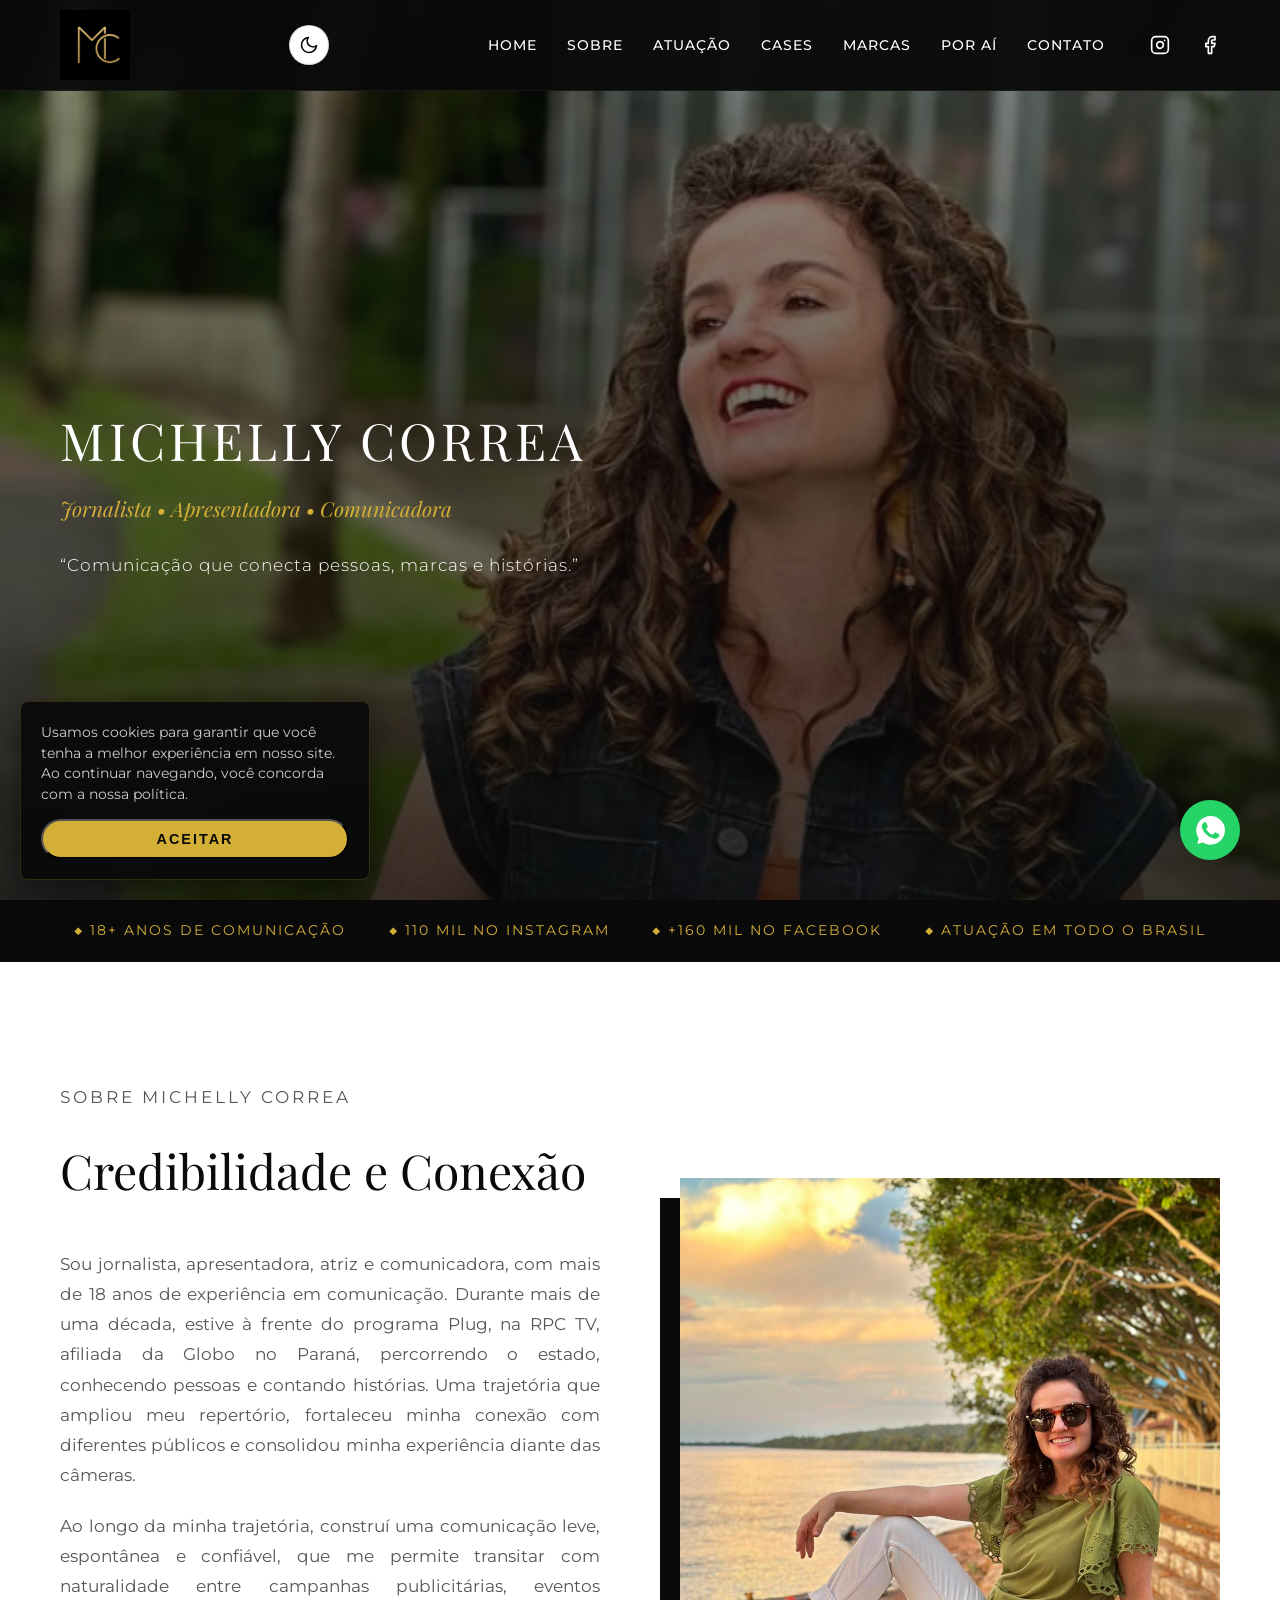
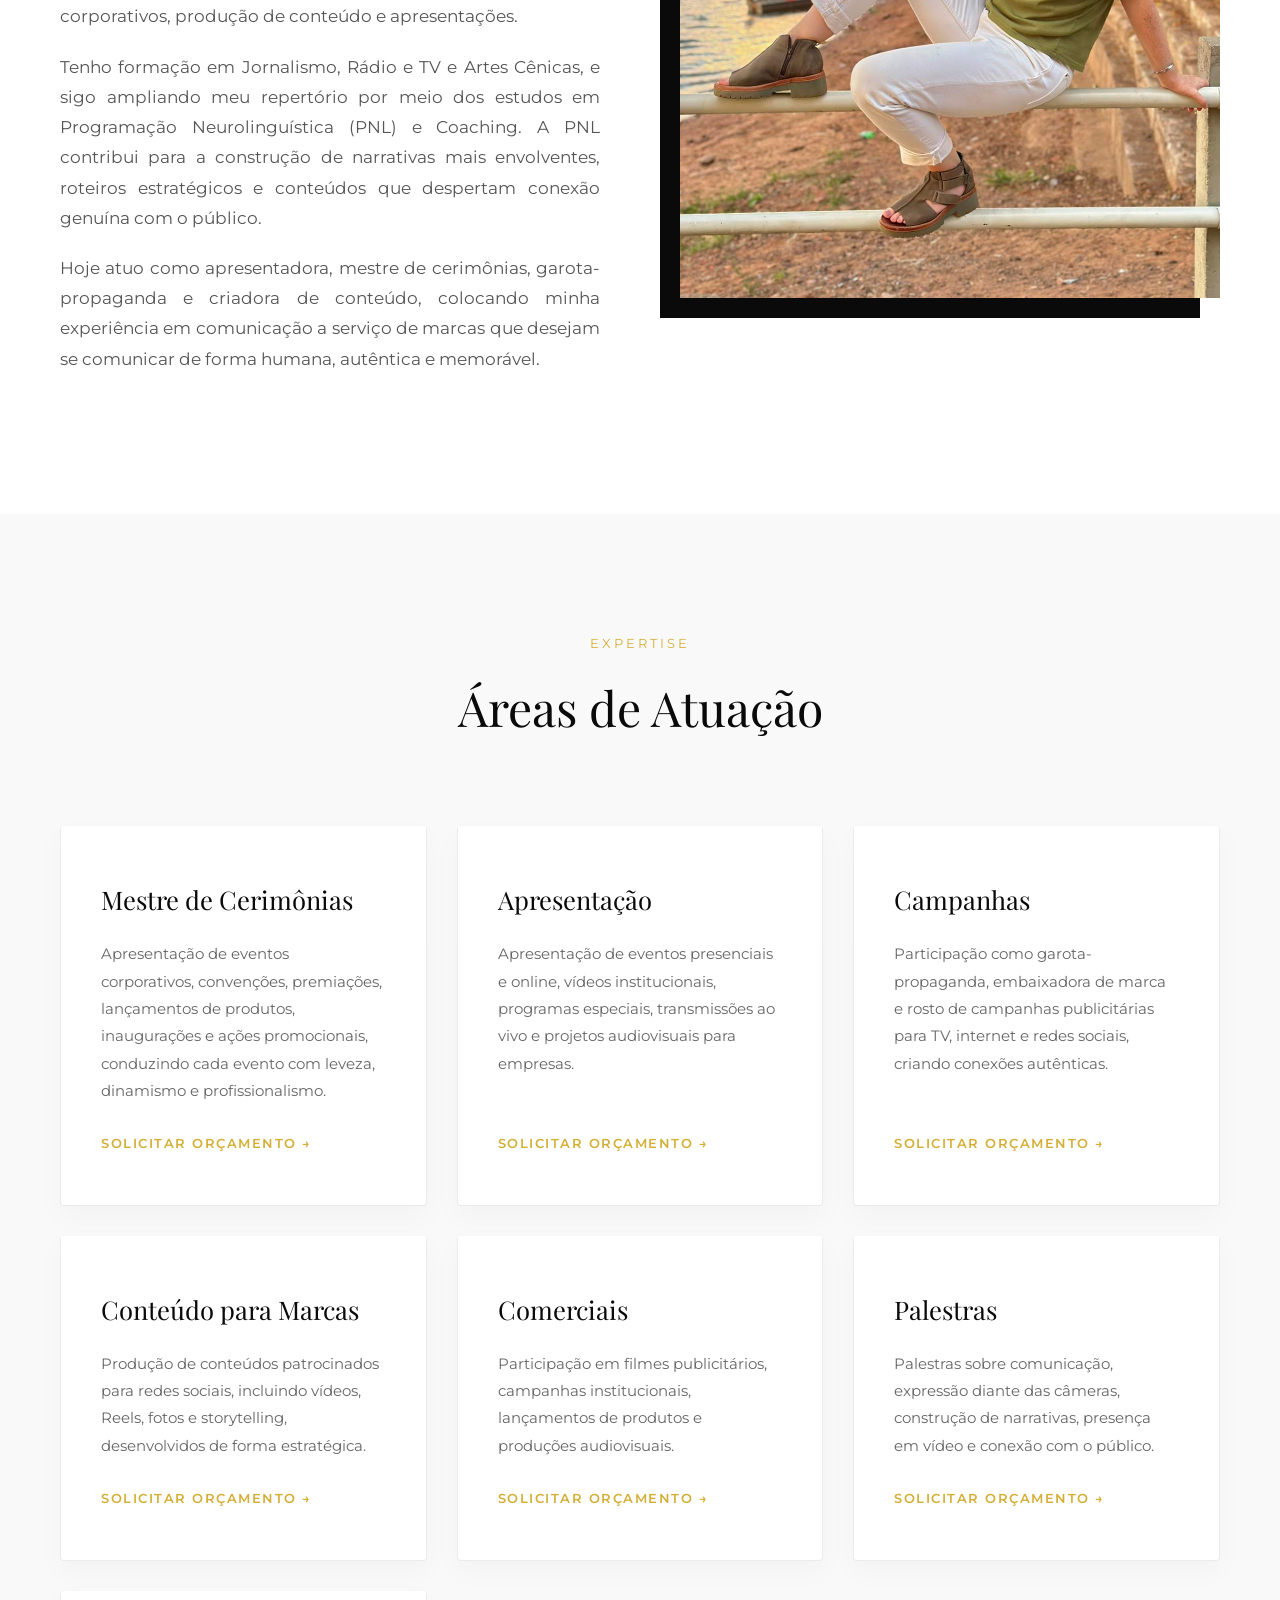
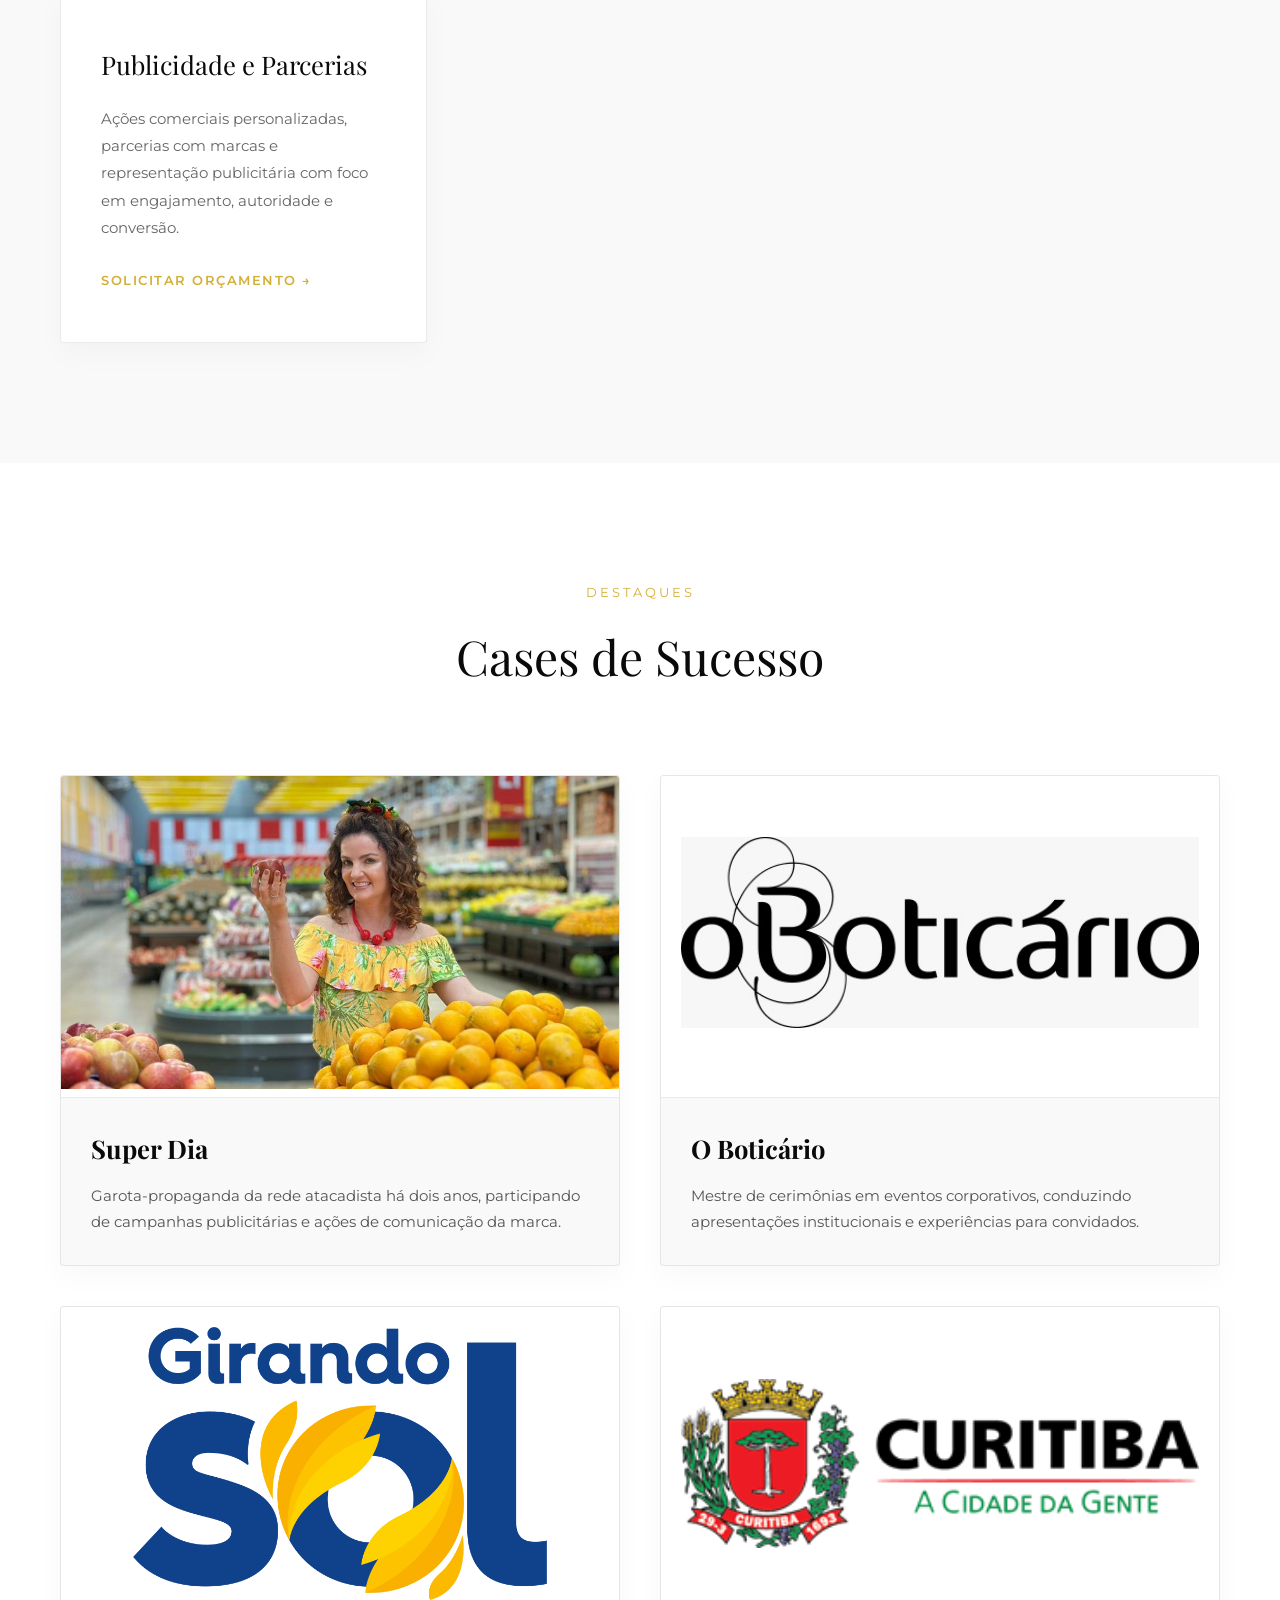
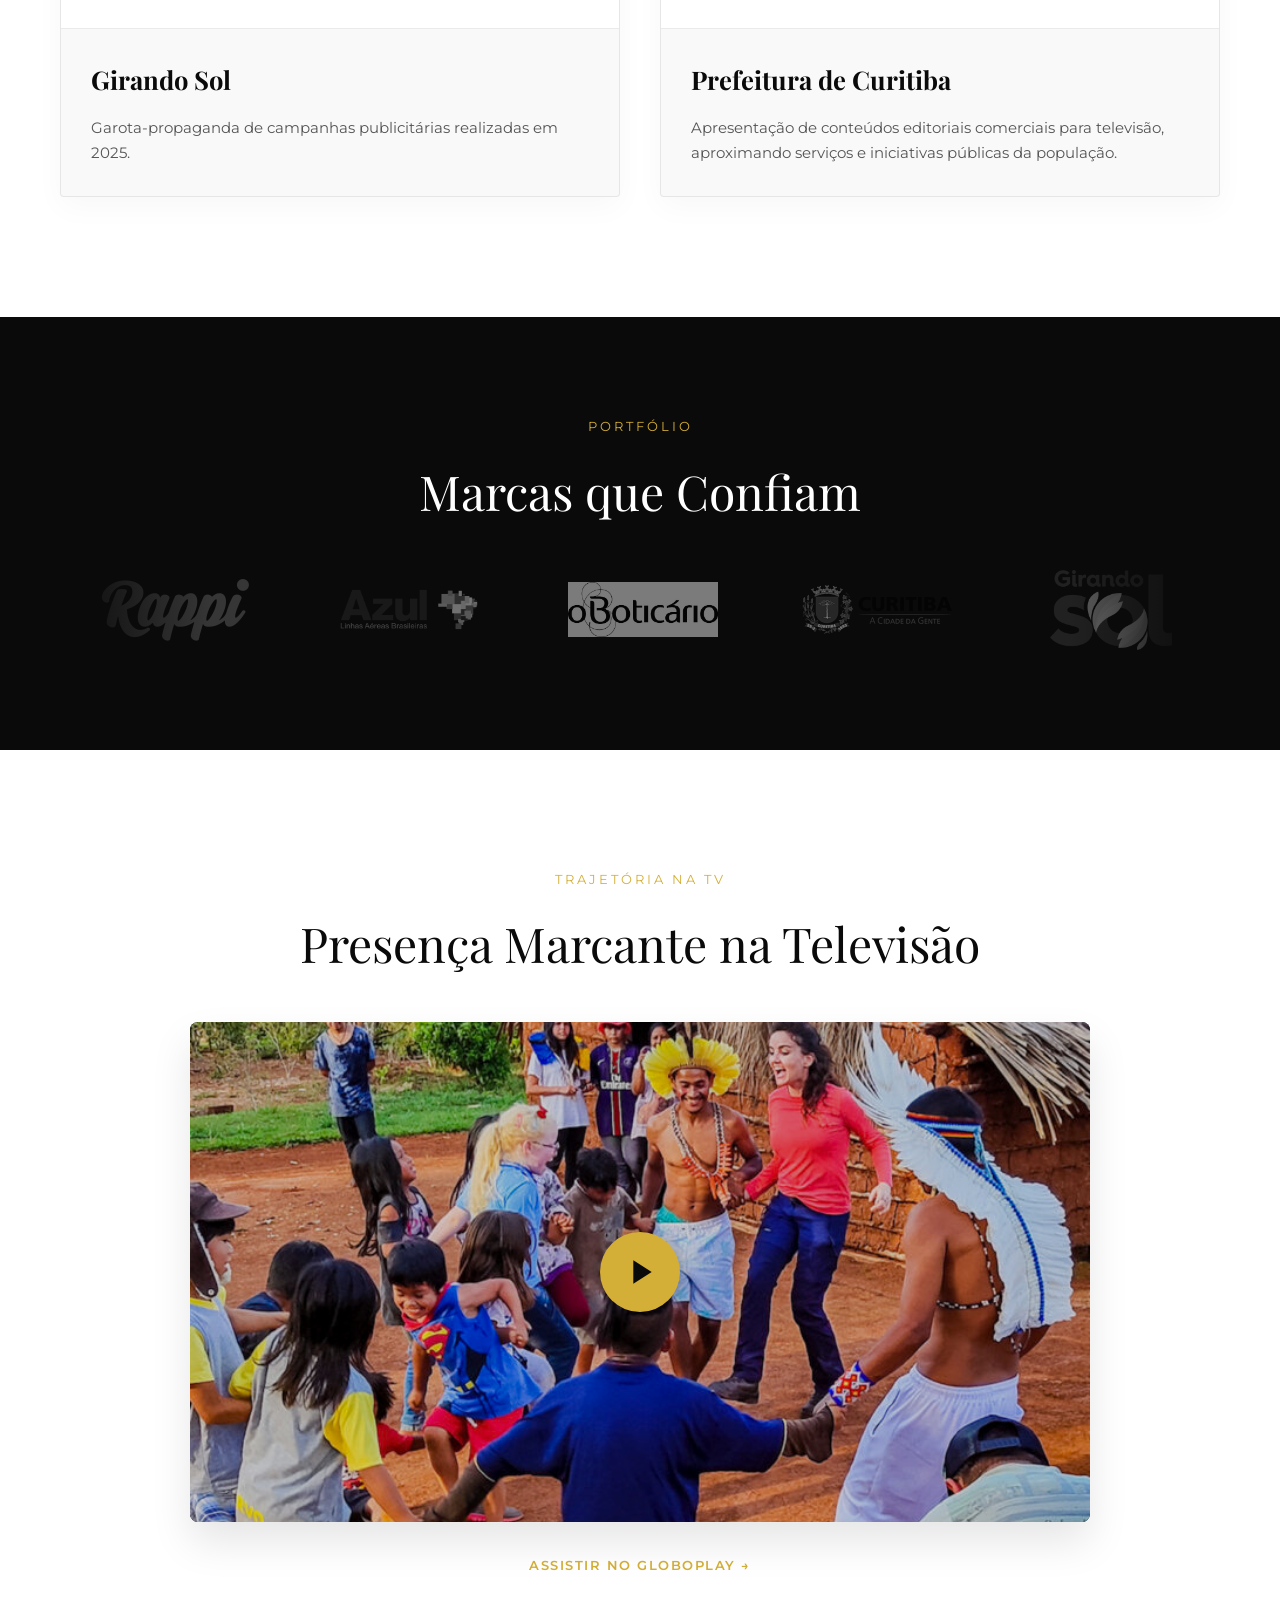
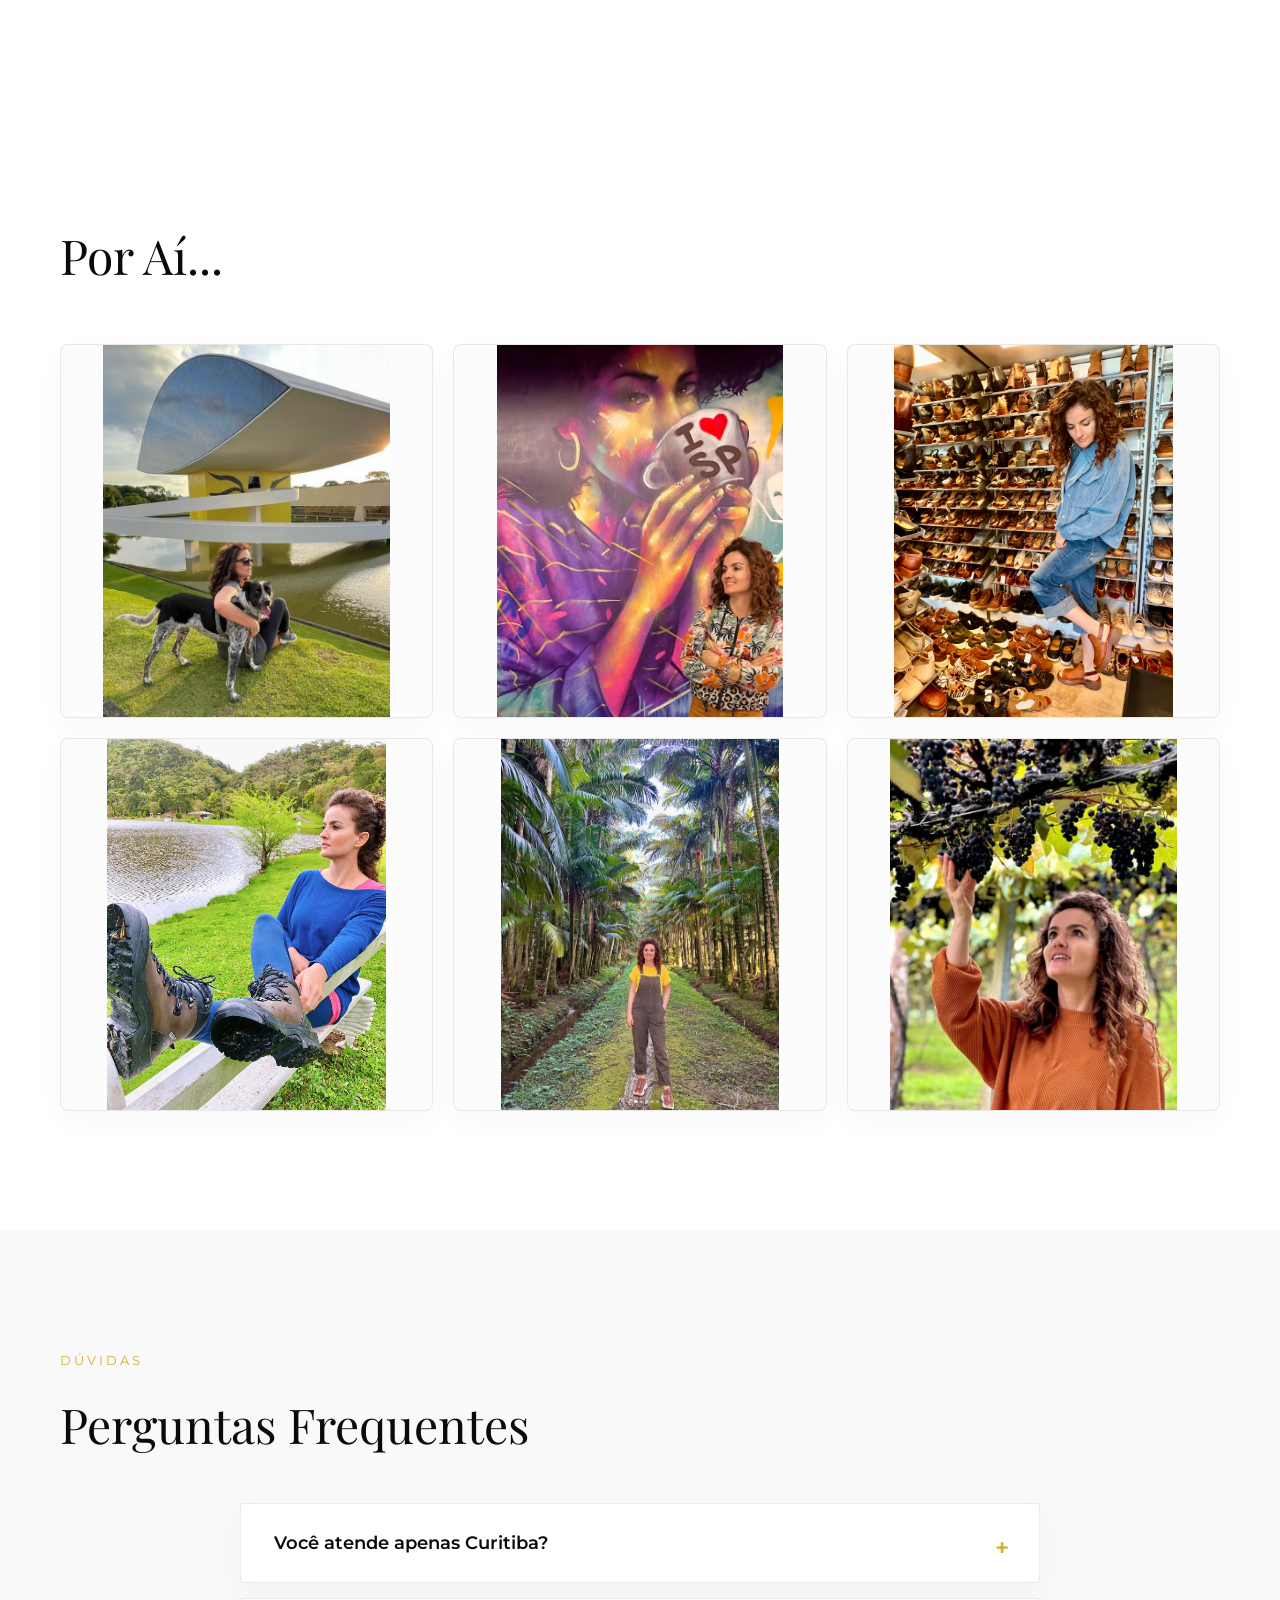
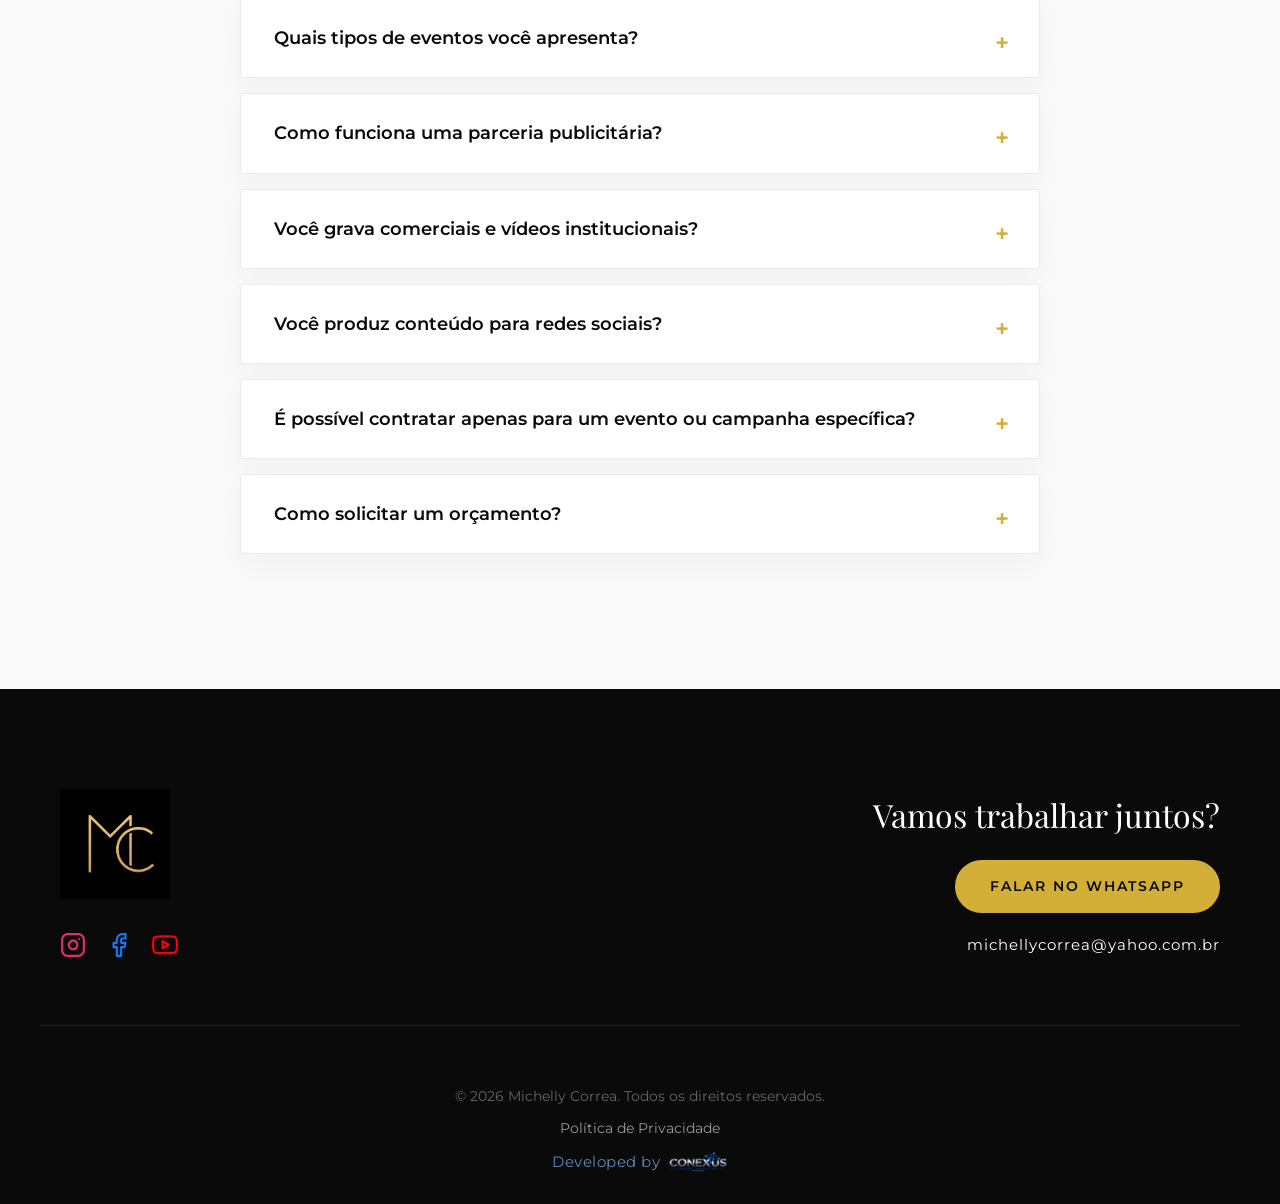
==== commit 7963cd6e: "fix: ajuste cirurgico texto Sobre e confirmacao titulo Hero" ====
--- a/index.html
+++ b/index.html
@@ -235,7 +235,7 @@
             <div class="about-text">
                 <p class="section-subtitle">SOBRE MICHELLY CORREA</p>
                 <h2 class="section-title">Credibilidade e Conexão</h2>
-                <p>Sou jornalista, apresentadora, atriz e comunicadora, com mais de 18 anos de experiência em comunicação. Por mais de uma década, atuei como apresentadora na RPC TV (afiliada Globo no Paraná) no programa Plug — trajetória que fortaleceu minha credibilidade e minha capacidade de dialogar com diferentes públicos.</p>
+                <p>Sou jornalista, apresentadora, atriz e comunicadora, com mais de 18 anos de experiência em comunicação. Durante mais de uma década, estive à frente do programa Plug, na RPC TV, afiliada da Globo no Paraná, percorrendo o estado, conhecendo pessoas e contando histórias. Uma trajetória que ampliou meu repertório, fortaleceu minha conexão com diferentes públicos e consolidou minha experiência diante das câmeras.</p>
                 <p>Ao longo da minha trajetória, construí uma comunicação leve, espontânea e confiável, que me permite transitar com naturalidade entre campanhas publicitárias, eventos corporativos, produção de conteúdo e apresentações.</p>
                 <p>Tenho formação em Jornalismo, Rádio e TV e Artes Cênicas, e sigo ampliando meu repertório por meio dos estudos em Programação Neurolinguística (PNL) e Coaching. A PNL contribui para a construção de narrativas mais envolventes, roteiros estratégicos e conteúdos que despertam conexão genuína com o público.</p>
                 <p>Hoje atuo como apresentadora, mestre de cerimônias, garota-propaganda e criadora de conteúdo, colocando minha experiência em comunicação a serviço de marcas que desejam se comunicar de forma humana, autêntica e memorável.</p>
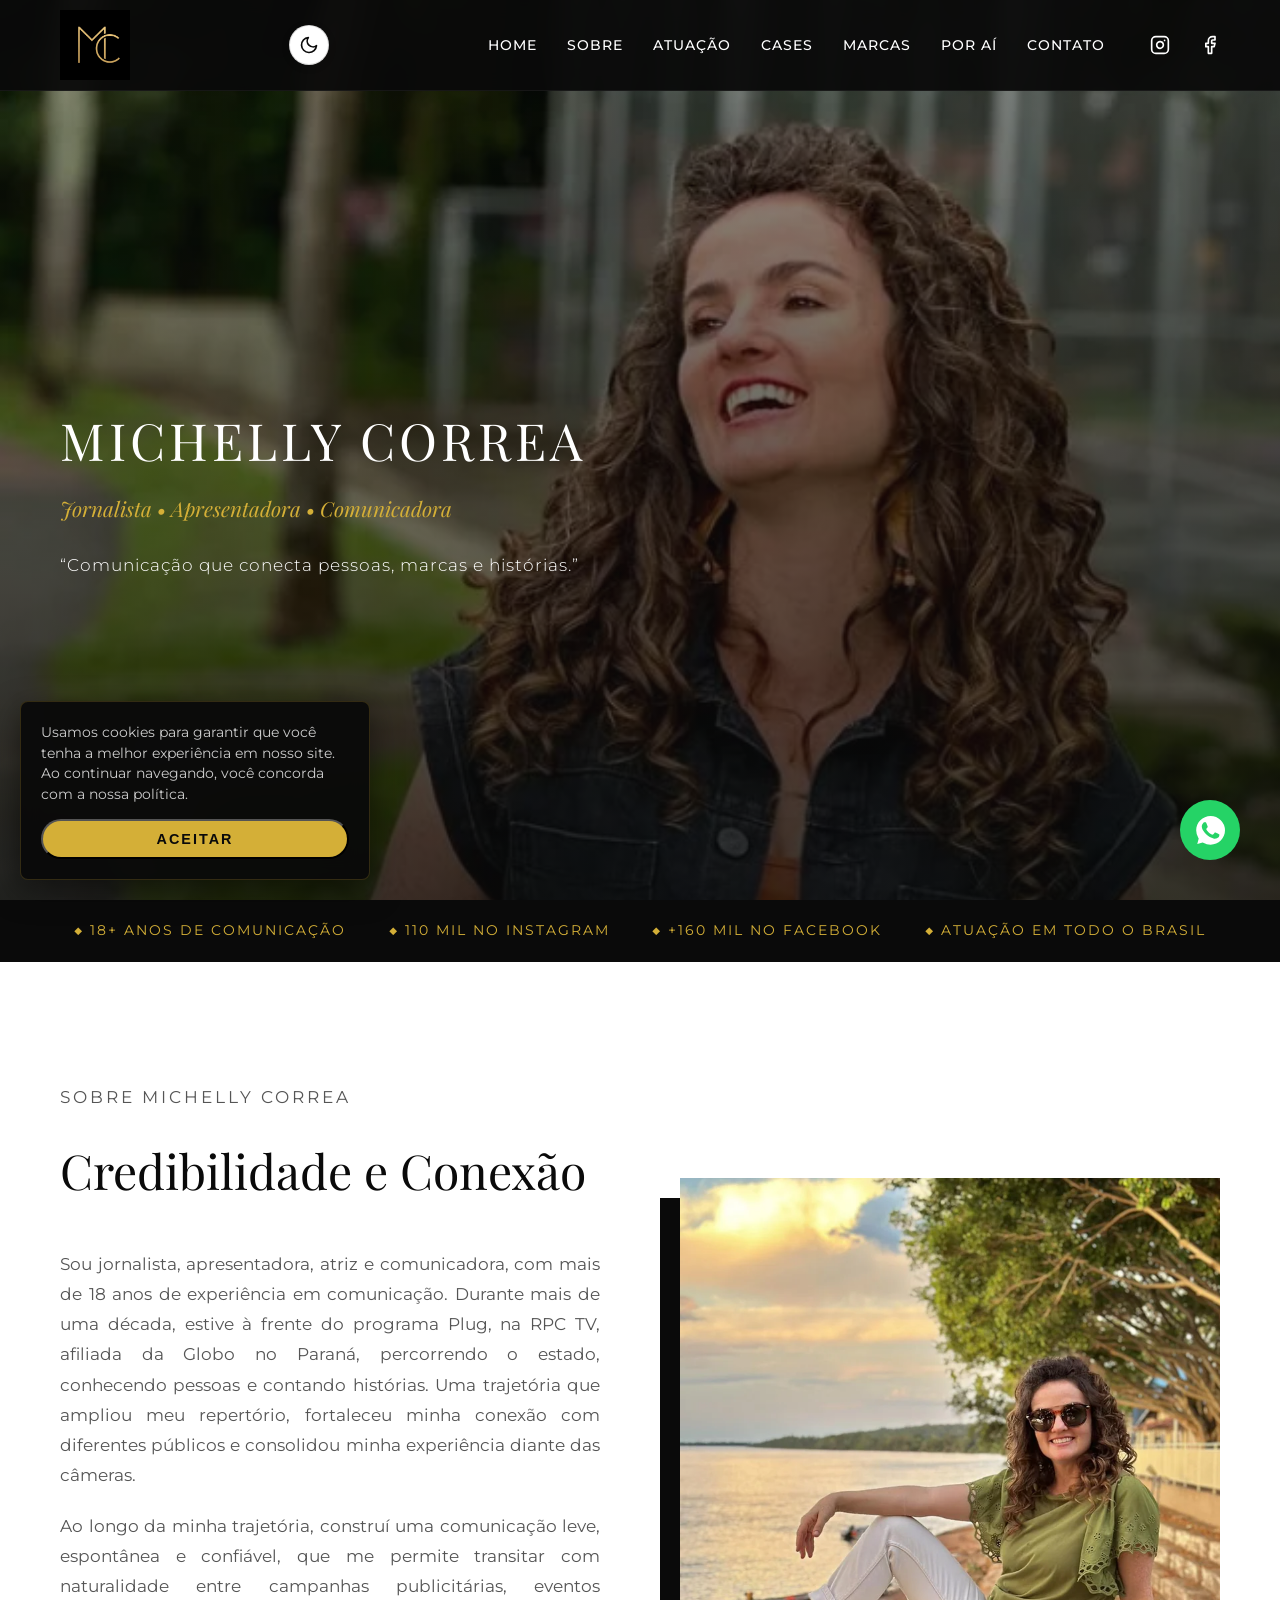
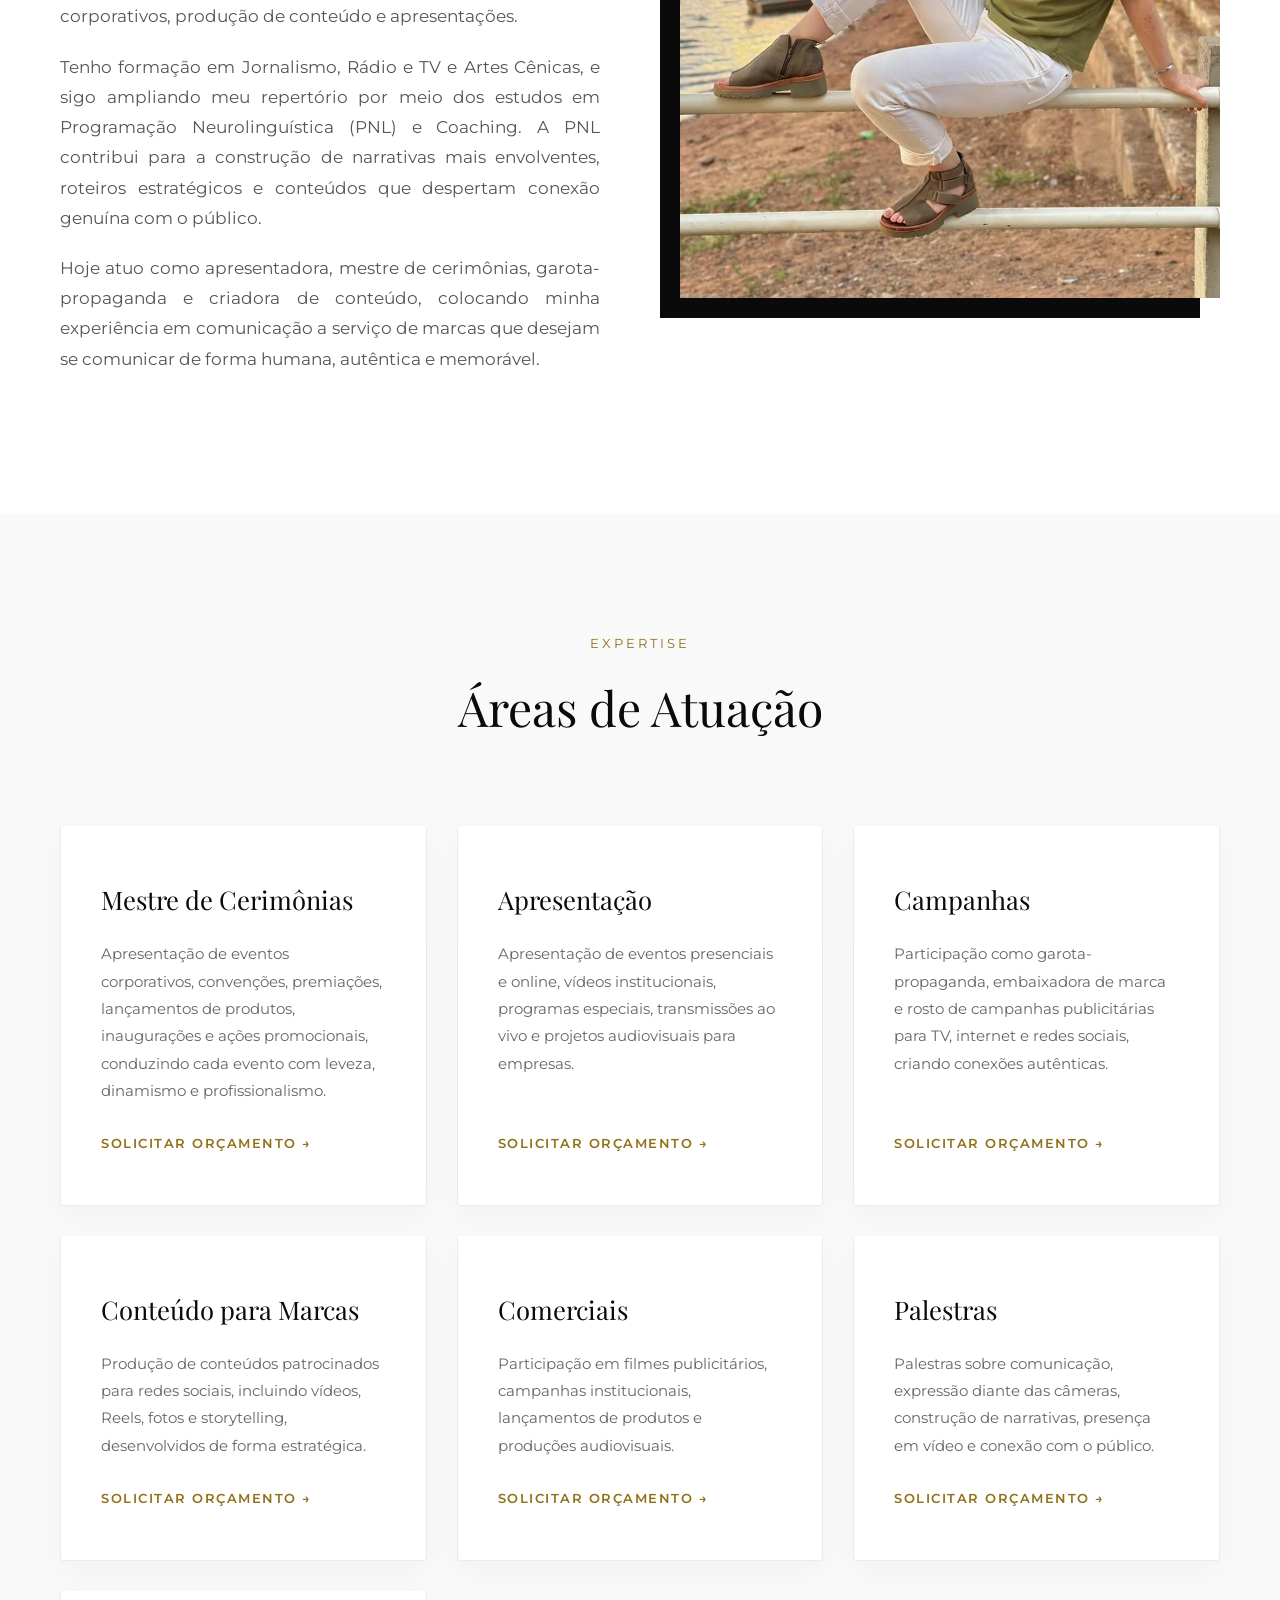
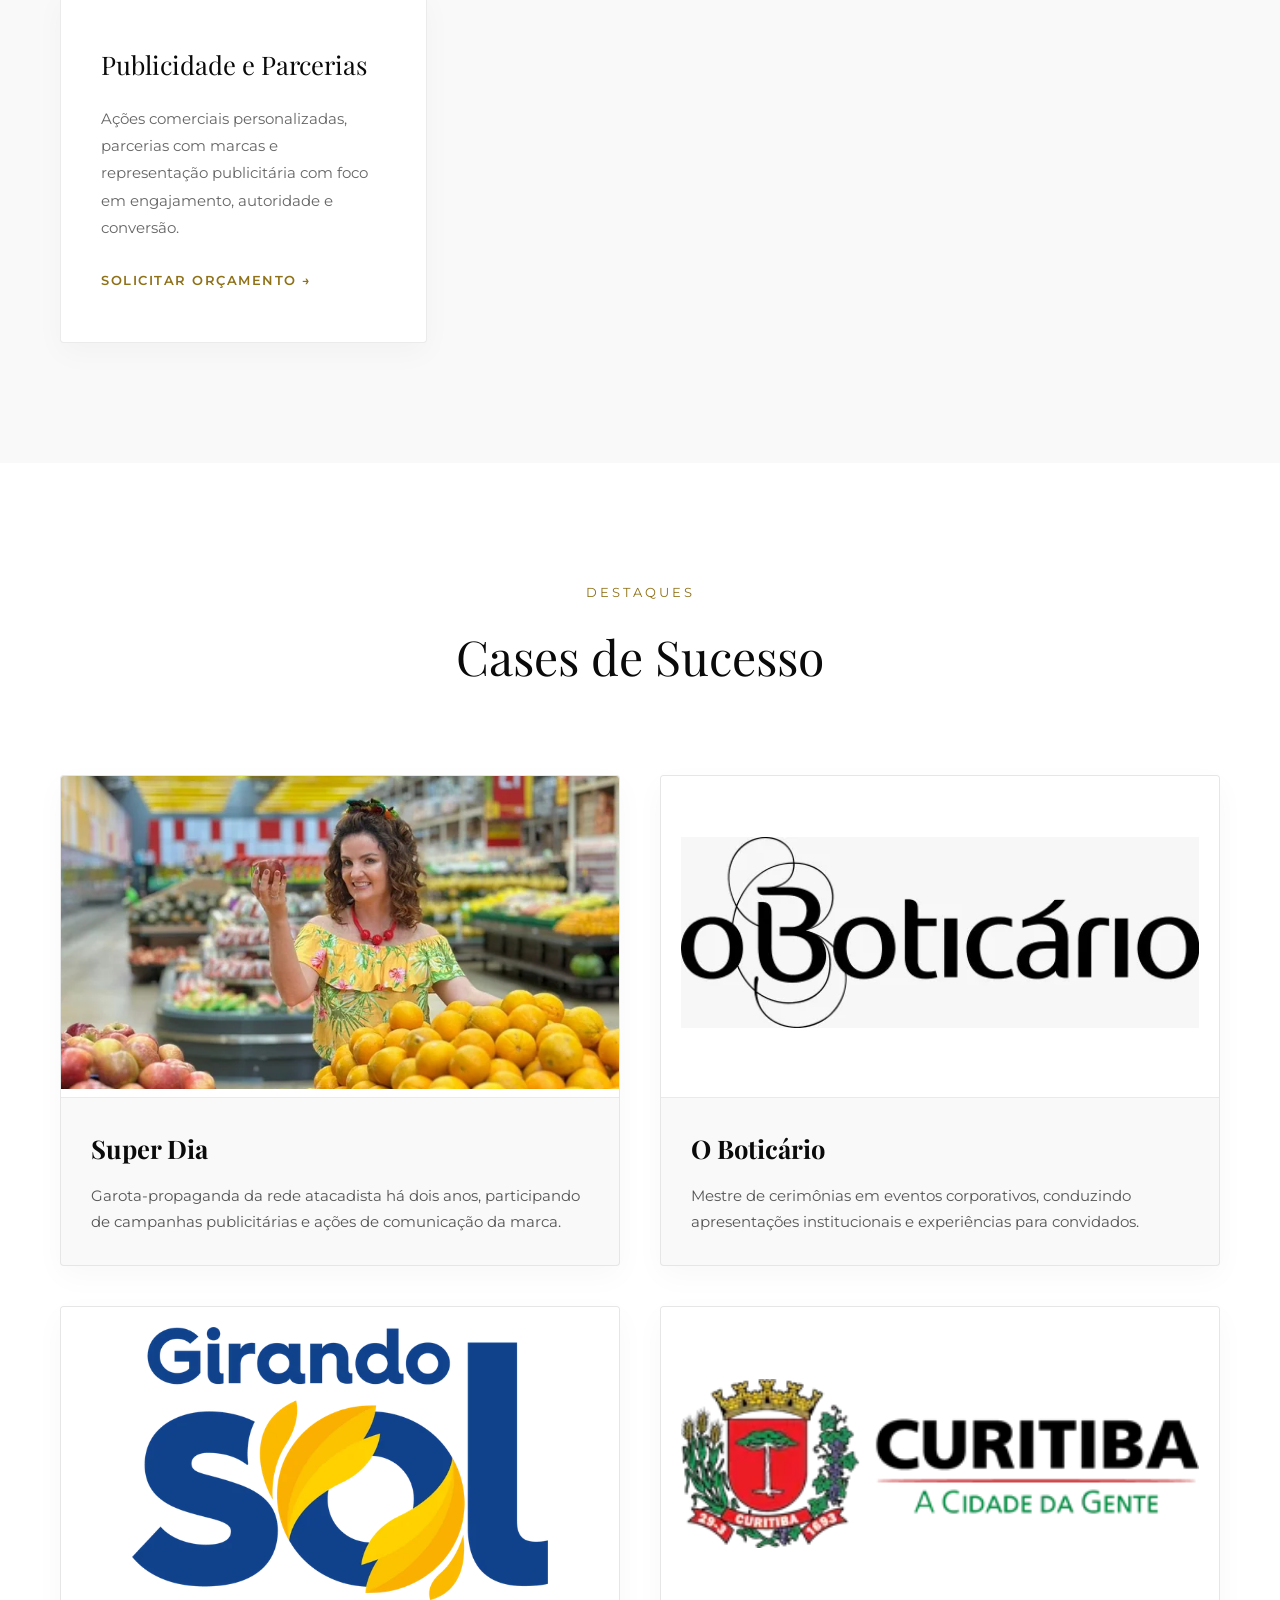
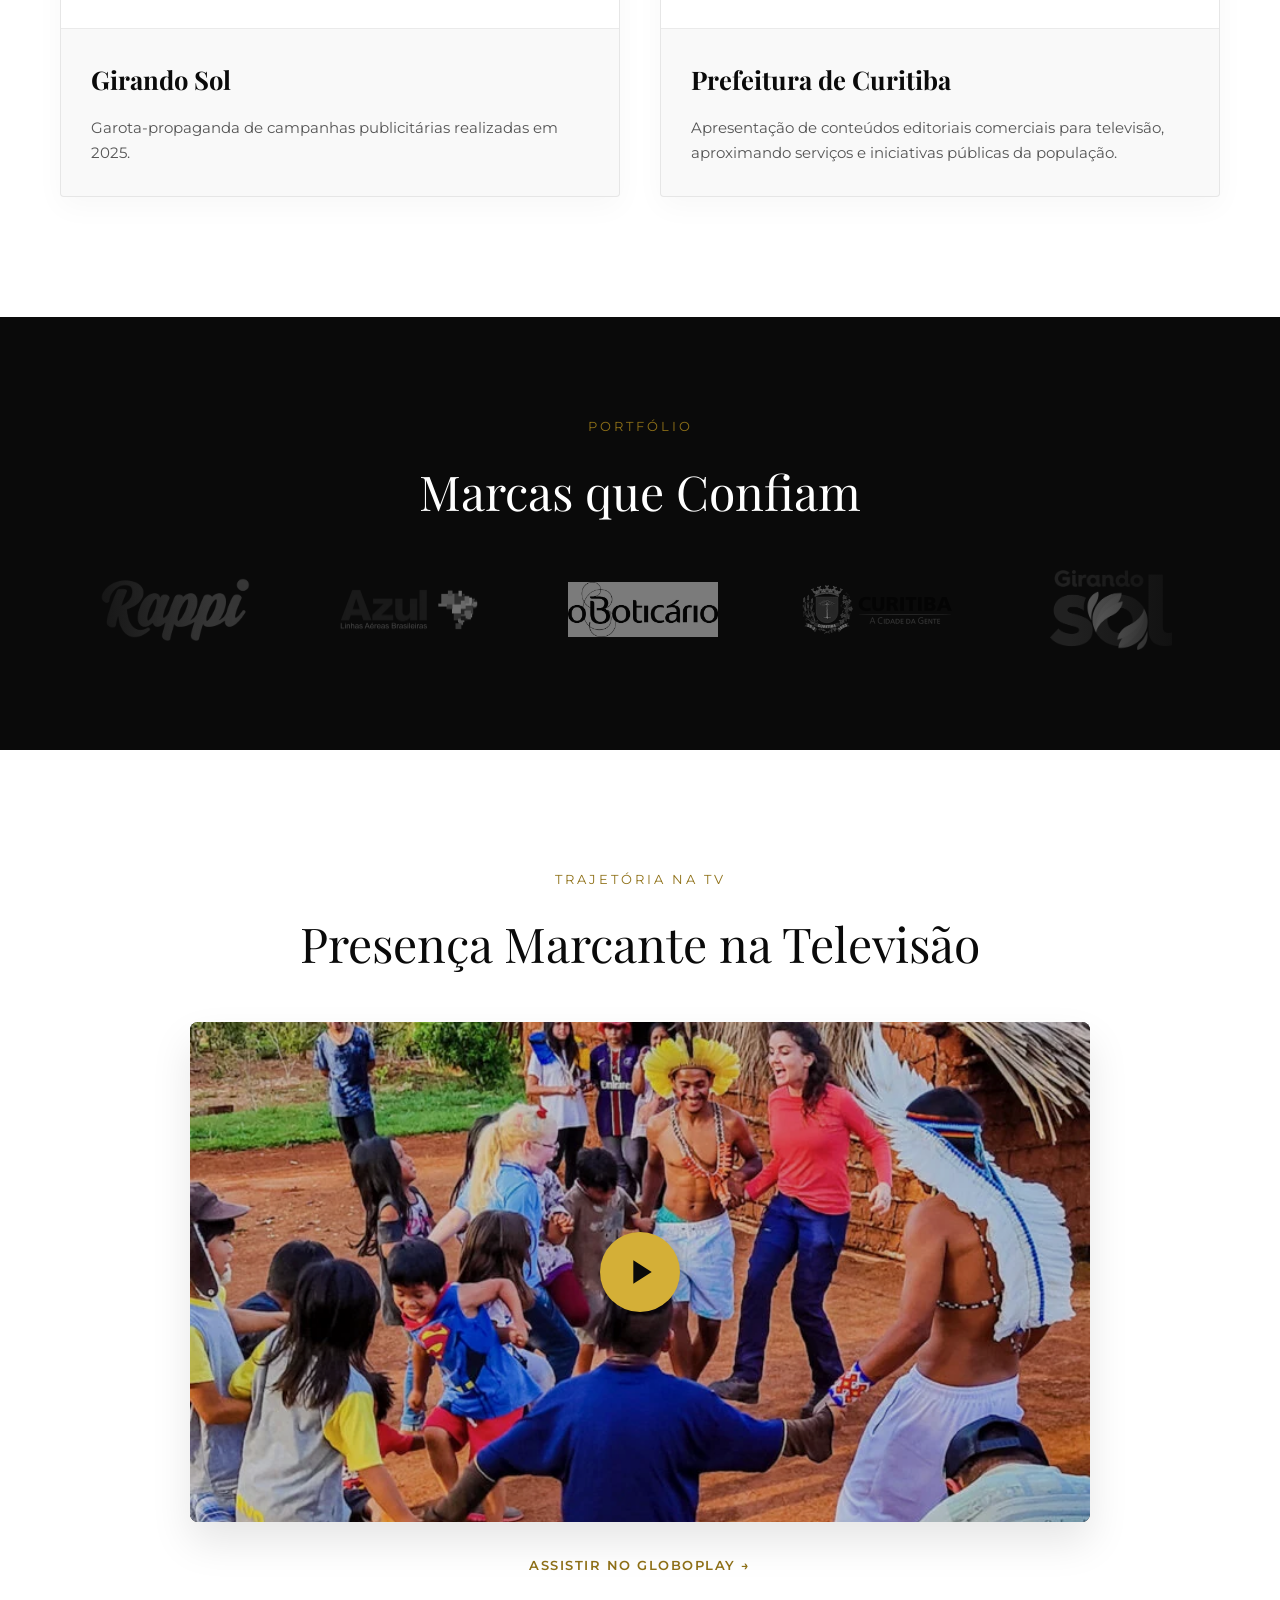
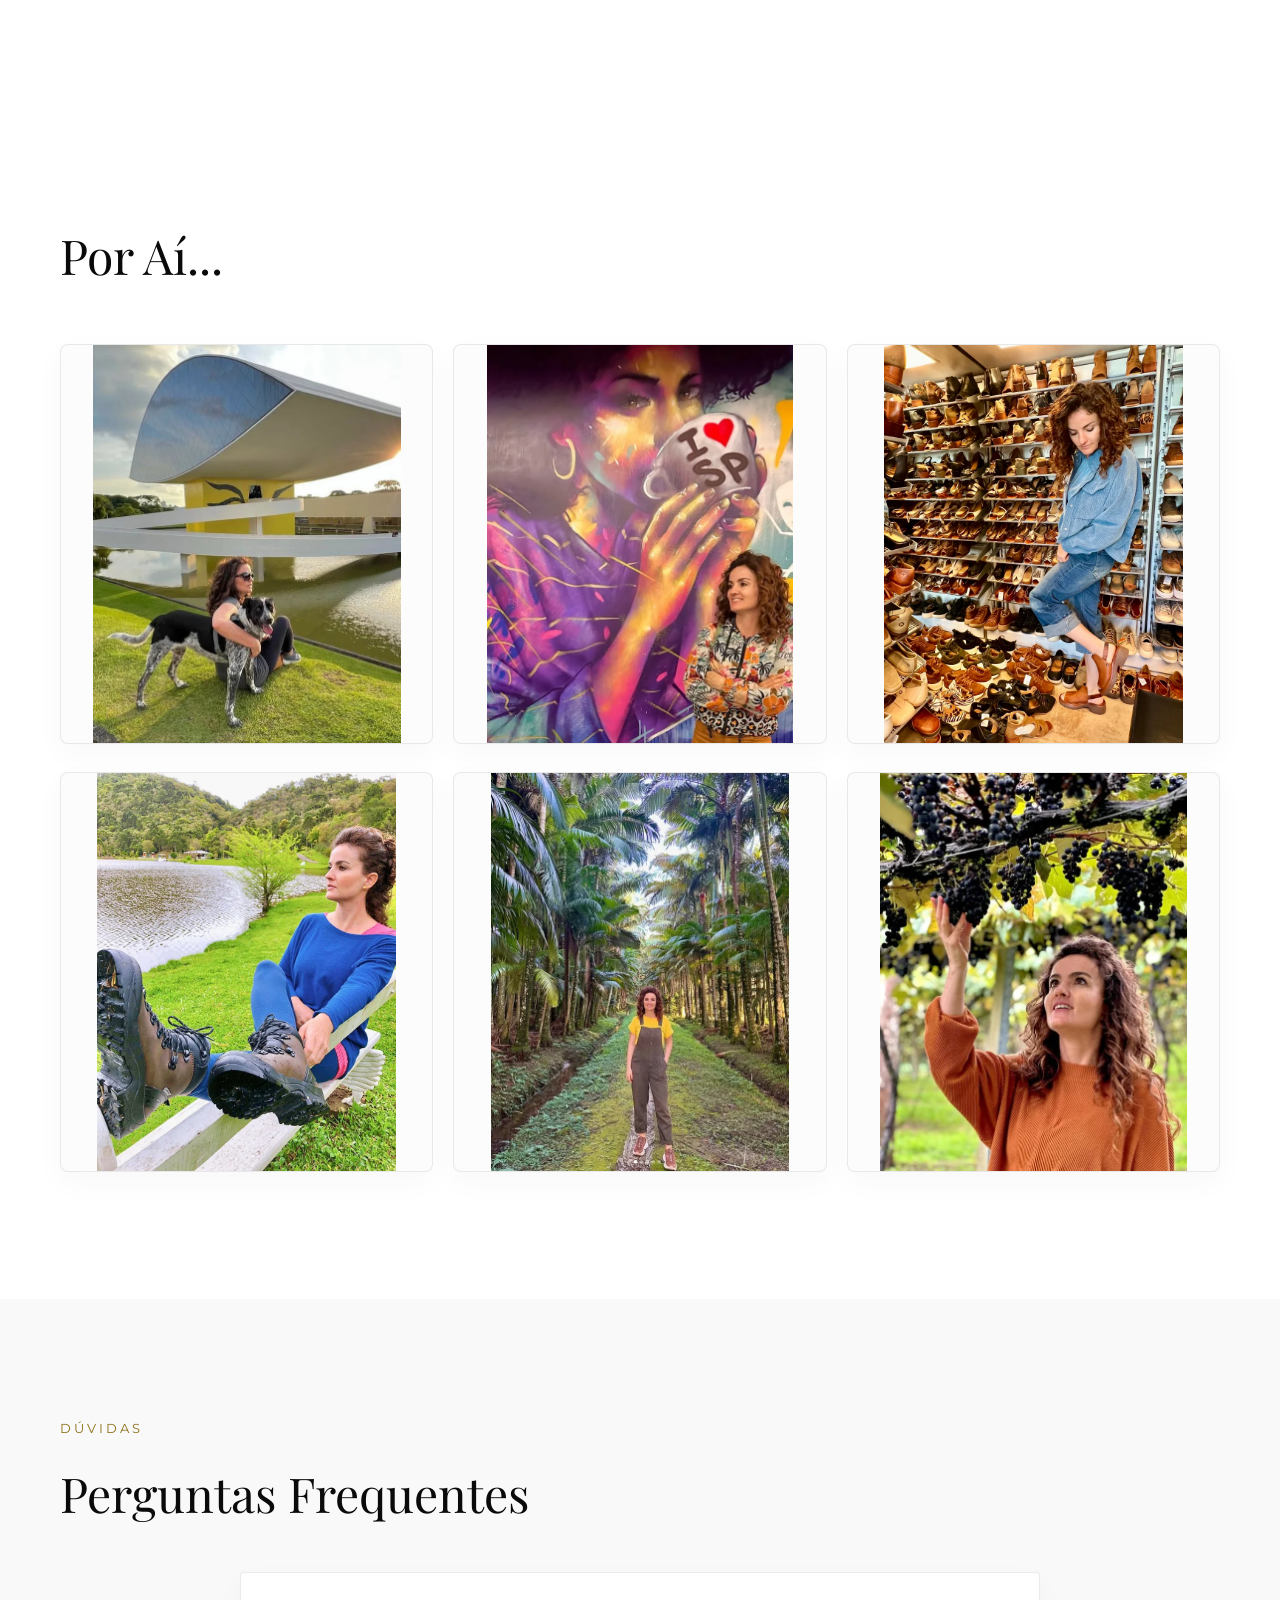
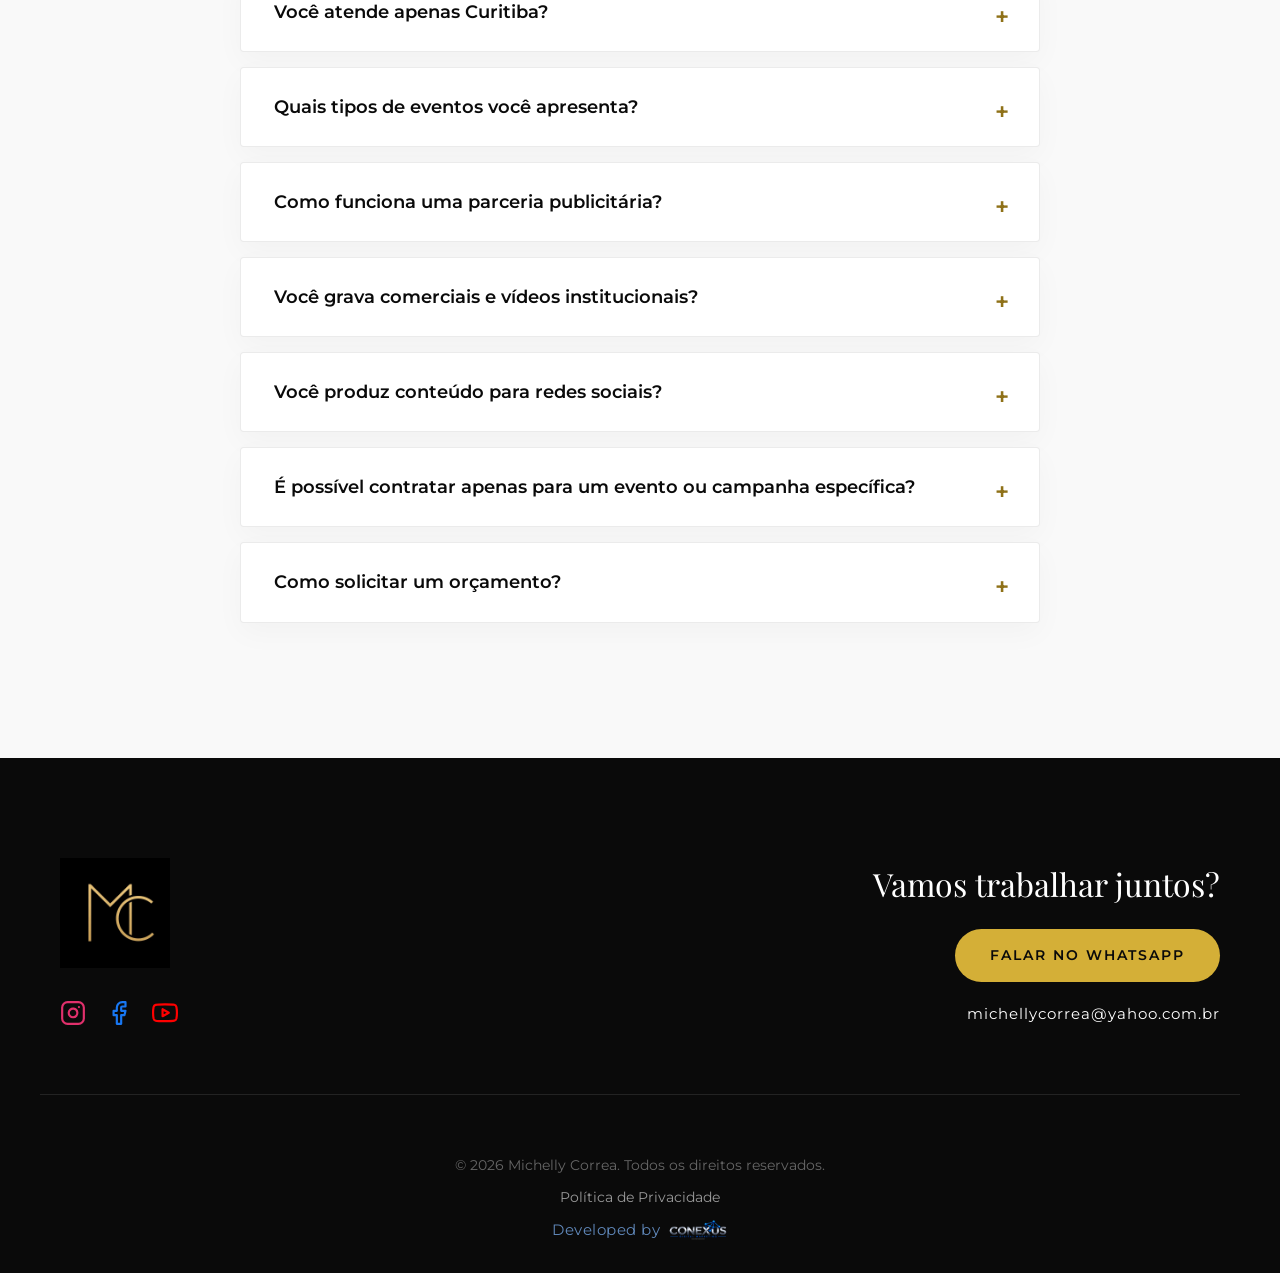
==== commit 7c9c87f2: "feat: otimizacoes tecnicas de SEO, acessibilidade, performance WebP e seguranca" ====
--- a/index.html
+++ b/index.html
@@ -11,46 +11,167 @@
     
     <title>Michelly Correa | Apresentadora e Comunicadora em Curitiba</title>
     
-    <!-- Favicon -->
-    <link rel="apple-touch-icon" sizes="180x180" href="apple-touch-icon.png">
+    <!-- Favicons -->
+    <link rel="icon" type="image/x-icon" href="favicon.ico">
     <link rel="icon" type="image/png" sizes="32x32" href="favicon-32x32.png">
     <link rel="icon" type="image/png" sizes="16x16" href="favicon-16x16.png">
-    <link rel="icon" type="image/png" href="img/Monograma.MC.png">
+    <link rel="apple-touch-icon" sizes="180x180" href="apple-touch-icon.png">
     
     <!-- Open Graph / Facebook / WhatsApp -->
     <meta property="og:type" content="website">
     <meta property="og:url" content="https://www.michellycorrea.com/">
+    <meta property="og:site_name" content="Michelly Correa">
     <meta property="og:title" content="Michelly Correa | Apresentadora e Comunicadora em Curitiba">
     <meta property="og:description" content="Michelly Correa: Jornalista, Apresentadora e Mestre de Cerimônias em Curitiba. 18 anos de experiência conectando marcas e pessoas. Solicite um orçamento.">
-    <meta property="og:image" content="https://www.michellycorrea.com/img/my%202.jpg.jpeg">
-    <meta property="og:image:alt" content="Foto de Michelly Correa">
+    <meta property="og:image" content="https://www.michellycorrea.com/img/og-michelly-correa.jpg">
+    <meta property="og:image:width" content="1200">
+    <meta property="og:image:height" content="630">
+    <meta property="og:image:alt" content="Michelly Correa - Jornalista, Apresentadora e Mestre de Cerimônias">
     <meta property="og:locale" content="pt_BR">
     
     <!-- Twitter -->
-    <meta property="twitter:card" content="summary_large_image">
-    <meta property="twitter:url" content="https://www.michellycorrea.com/">
-    <meta property="twitter:title" content="Michelly Correa | Apresentadora e Comunicadora em Curitiba">
-    <meta property="twitter:description" content="Michelly Correa: Jornalista, Apresentadora e Mestre de Cerimônias em Curitiba. 18 anos de experiência conectando marcas e pessoas. Solicite um orçamento.">
-    <meta property="twitter:image" content="https://www.michellycorrea.com/img/my%202.jpg.jpeg">
+    <meta name="twitter:card" content="summary_large_image">
+    <meta name="twitter:url" content="https://www.michellycorrea.com/">
+    <meta name="twitter:title" content="Michelly Correa | Apresentadora e Comunicadora em Curitiba">
+    <meta name="twitter:description" content="Michelly Correa: Jornalista, Apresentadora e Mestre de Cerimônias em Curitiba. 18 anos de experiência conectando marcas e pessoas. Solicite um orçamento.">
+    <meta name="twitter:image" content="https://www.michellycorrea.com/img/og-michelly-correa.jpg">
     
-    <!-- Schema.org for Google -->
+    <!-- Preload Hero LCP Image -->
+    <link rel="preload" as="image" href="img/lifestyle-parque.webp" fetchpriority="high" type="image/webp">
+    
+    <!-- Schema.org for Google (Person, ProfessionalService, WebSite, FAQPage, VideoObject) -->
     <script type="application/ld+json">
     {
-      "@context": "https://schema.org/",
-      "@type": "Person",
-      "name": "Michelly Correa",
-      "url": "https://www.michellycorrea.com/",
-      "image": "https://www.michellycorrea.com/img/my%202.jpg.jpeg",
-      "sameAs": [
-        "https://www.instagram.com/mymicorrea/",
-        "https://www.facebook.com/MymiCorrea/",
-        "https://www.youtube.com/@MychelliCorrea"
-      ],
-      "jobTitle": "Jornalista, Apresentadora e Mestre de Cerimônias",
-      "worksFor": {
-        "@type": "Organization",
-        "name": "Profissional Independente"
-      }
+      "@context": "https://schema.org",
+      "@graph": [
+        {
+          "@type": "Person",
+          "@id": "https://www.michellycorrea.com/#person",
+          "name": "Michelly Correa",
+          "url": "https://www.michellycorrea.com/",
+          "image": "https://www.michellycorrea.com/img/og-michelly-correa.jpg",
+          "jobTitle": "Jornalista, Apresentadora e Mestre de Cerimônias",
+          "email": "michellycorrea@yahoo.com.br",
+          "telephone": "+55-41-9971-5871",
+          "sameAs": [
+            "https://www.instagram.com/mymicorrea/",
+            "https://www.facebook.com/MymiCorrea/",
+            "https://www.youtube.com/@MychelliCorrea"
+          ],
+          "worksFor": {
+            "@type": "Organization",
+            "name": "Profissional Independente"
+          }
+        },
+        {
+          "@type": "ProfessionalService",
+          "@id": "https://www.michellycorrea.com/#service",
+          "name": "Michelly Correa Comunicação e Eventos",
+          "url": "https://www.michellycorrea.com/",
+          "image": "https://www.michellycorrea.com/img/og-michelly-correa.jpg",
+          "telephone": "+55-41-9971-5871",
+          "email": "michellycorrea@yahoo.com.br",
+          "priceRange": "$$",
+          "address": {
+            "@type": "PostalAddress",
+            "addressLocality": "Curitiba",
+            "addressRegion": "PR",
+            "addressCountry": "BR"
+          },
+          "areaServed": [
+            {
+              "@type": "City",
+              "name": "Curitiba"
+            },
+            {
+              "@type": "State",
+              "name": "Paraná"
+            },
+            {
+              "@type": "Country",
+              "name": "Brasil"
+            }
+          ]
+        },
+        {
+          "@type": "WebSite",
+          "@id": "https://www.michellycorrea.com/#website",
+          "url": "https://www.michellycorrea.com/",
+          "name": "Michelly Correa",
+          "inLanguage": "pt-BR"
+        },
+        {
+          "@type": "FAQPage",
+          "@id": "https://www.michellycorrea.com/#faq",
+          "mainEntity": [
+            {
+              "@type": "Question",
+              "name": "Você atende apenas Curitiba?",
+              "acceptedAnswer": {
+                "@type": "Answer",
+                "text": "Não. Estou disponível para trabalhos em todo o Brasil."
+              }
+            },
+            {
+              "@type": "Question",
+              "name": "Quais tipos de eventos você apresenta?",
+              "acceptedAnswer": {
+                "@type": "Answer",
+                "text": "Convenções, premiações, congressos, lançamentos, eventos corporativos, inaugurações e ações promocionais."
+              }
+            },
+            {
+              "@type": "Question",
+              "name": "Como funciona uma parceria publicitária?",
+              "acceptedAnswer": {
+                "@type": "Answer",
+                "text": "Cada campanha é desenvolvida de forma personalizada, respeitando os objetivos da marca e o perfil do público."
+              }
+            },
+            {
+              "@type": "Question",
+              "name": "Você grava comerciais e vídeos institucionais?",
+              "acceptedAnswer": {
+                "@type": "Answer",
+                "text": "Sim. Participo de campanhas publicitárias, filmes comerciais, vídeos institucionais e produções para empresas."
+              }
+            },
+            {
+              "@type": "Question",
+              "name": "Você produz conteúdo para redes sociais?",
+              "acceptedAnswer": {
+                "@type": "Answer",
+                "text": "Sim. Desenvolvo conteúdos patrocinados em diferentes formatos, sempre alinhados ao posicionamento e aos objetivos de cada marca."
+              }
+            },
+            {
+              "@type": "Question",
+              "name": "É possível contratar apenas para um evento ou campanha específica?",
+              "acceptedAnswer": {
+                "@type": "Answer",
+                "text": "Sim. Cada projeto é orçado individualmente, de acordo com o formato, duração e necessidades da contratação."
+              }
+            },
+            {
+              "@type": "Question",
+              "name": "Como solicitar um orçamento?",
+              "acceptedAnswer": {
+                "@type": "Answer",
+                "text": "Por meio do WhatsApp ou e-mail comercial listados abaixo."
+              }
+            }
+          ]
+        },
+        {
+          "@type": "VideoObject",
+          "@id": "https://www.michellycorrea.com/#video",
+          "name": "Presença Marcante na Televisão - Programa Plug da RPC TV",
+          "description": "Trajetória de mais de uma década à frente do programa Plug, na RPC TV, afiliada da Rede Globo no Paraná.",
+          "thumbnailUrl": "https://www.michellycorrea.com/img/mi-programa.webp",
+          "contentUrl": "https://globoplay.globo.com/plug/t/PyKpbzQznQ/",
+          "uploadDate": "2026-01-01"
+        }
+      ]
     }
     </script>
 
@@ -59,7 +180,7 @@
     <link rel="preconnect" href="https://fonts.gstatic.com" crossorigin>
     <link href="https://fonts.googleapis.com/css2?family=Montserrat:wght@300;400;500;600&family=Playfair+Display:ital,wght@0,400;0,600;1,400&display=swap" rel="stylesheet">
     
-    <link rel="stylesheet" href="style.css?v=3">
+    <link rel="stylesheet" href="style.css?v=4">
 
     <!-- Inline CSS for Cookie Banner to prevent caching issues -->
     <style>
@@ -158,13 +279,18 @@
     </script>
 </head>
 <body>
+    <!-- Skip Link para acessibilidade por teclado -->
+    <a href="#main-content" class="skip-link">Pular para o conteúdo principal</a>
 
     <!-- Header / Navigation -->
     <header class="header">
         <div class="container header-container">
             <div class="logo">
-                <a href="#home">
-                    <img src="img/Monograma.MC.png" alt="Michelly Correa Logo" class="nav-logo">
+                <a href="#home" aria-label="Página inicial Michelly Correa">
+                    <picture>
+                        <source srcset="img/monograma-mc.webp" type="image/webp">
+                        <img src="img/Monograma.MC.png" alt="Michelly Correa Logo" class="nav-logo" width="70" height="70">
+                    </picture>
                 </a>
             </div>
 
@@ -173,11 +299,11 @@
                     <svg id="theme-icon" class="theme-icon" aria-hidden="true" viewBox="0 0 24 24"></svg>
                 </button>
 
-                <div class="hamburger" id="hamburger-menu">
+                <button class="hamburger" id="hamburger-menu" type="button" aria-label="Abrir menu de navegação" aria-expanded="false" aria-controls="nav-menu">
                     <span></span>
                     <span></span>
                     <span></span>
-                </div>
+                </button>
             </div>
 
             <nav class="nav-menu" id="nav-menu">
@@ -190,12 +316,12 @@
                     <li><a href="#por-ai">POR AÍ</a></li>
                     <li><a href="#contato">CONTATO</a></li>
                     <li class="nav-social" style="margin-left: 15px;">
-                        <a href="https://www.instagram.com/mymicorrea/" target="_blank" aria-label="Instagram">
+                        <a href="https://www.instagram.com/mymicorrea/" target="_blank" rel="noopener noreferrer" aria-label="Perfil de Michelly Correa no Instagram">
                             <svg xmlns="http://www.w3.org/2000/svg" width="20" height="20" viewBox="0 0 24 24" fill="none" stroke="currentColor" stroke-width="2" stroke-linecap="round" stroke-linejoin="round"><rect x="2" y="2" width="20" height="20" rx="5" ry="5"></rect><path d="M16 11.37A4 4 0 1 1 12.63 8 4 4 0 0 1 16 11.37z"></path><line x1="17.5" y1="6.5" x2="17.51" y2="6.5"></line></svg>
                         </a>
                     </li>
                     <li class="nav-social">
-                        <a href="https://www.facebook.com/MymiCorrea/" target="_blank" aria-label="Facebook">
+                        <a href="https://www.facebook.com/MymiCorrea/" target="_blank" rel="noopener noreferrer" aria-label="Página de Michelly Correa no Facebook">
                             <svg xmlns="http://www.w3.org/2000/svg" width="20" height="20" viewBox="0 0 24 24" fill="none" stroke="currentColor" stroke-width="2" stroke-linecap="round" stroke-linejoin="round"><path d="M18 2h-3a5 5 0 0 0-5 5v3H7v4h3v8h4v-8h3l1-4h-4V7a1 1 0 0 1 1-1h3z"></path></svg>
                         </a>
                     </li>
@@ -203,6 +329,9 @@
             </nav>
         </div>
     </header>
+
+    <!-- Main Content Landmark -->
+    <main id="main-content">
 
     <!-- Hero Section -->
     <section id="home" class="hero">
@@ -214,7 +343,7 @@
         </div>
         
         <!-- WhatsApp Floating Button -->
-        <a href="https://wa.me/554199715871?text=Ol%C3%A1%2C%20Michelly!%20Tudo%20bem%3F%20%F0%9F%98%8A%0AVim%20pelo%20seu%20site%20e%20gostaria%20de%20falar%20com%20voc%C3%AA%20sobre%20uma%20poss%C3%ADvel%20contrata%C3%A7%C3%A3o.%20Podemos%20conversar%3F" class="whatsapp-float" target="_blank" rel="noopener">
+        <a href="https://wa.me/554199715871?text=Ol%C3%A1%2C%20Michelly!%20Tudo%20bem%3F%20%F0%9F%98%8A%0AVim%20pelo%20seu%20site%20e%20gostaria%20de%20falar%20com%20voc%C3%AA%20sobre%20uma%20poss%C3%ADvel%20contrata%C3%A7%C3%A3o.%20Podemos%20conversar%3F" class="whatsapp-float" target="_blank" rel="noopener noreferrer" aria-label="Falar com Michelly Correa no WhatsApp">
             <svg xmlns="http://www.w3.org/2000/svg" width="35" height="35" viewBox="0 0 24 24" fill="white"><path d="M17.472 14.382c-.297-.149-1.758-.867-2.03-.967-.273-.099-.471-.148-.67.15-.197.297-.767.966-.94 1.164-.173.199-.347.223-.644.075-.297-.15-1.255-.463-2.39-1.475-.878-.788-1.47-1.761-1.643-2.059-.173-.297-.018-.458.13-.606.134-.133.298-.347.446-.52.149-.174.198-.298.298-.497.099-.198.05-.371-.025-.52-.075-.149-.669-1.612-.916-2.207-.242-.579-.487-.5-.669-.51-.173-.008-.371-.01-.57-.01-.198 0-.52.074-.792.372-.272.297-1.04 1.016-1.04 2.479 0 1.462 1.065 2.875 1.213 3.074.149.198 2.096 3.2 5.077 4.487.709.306 1.262.489 1.694.625.712.227 1.36.195 1.871.118.571-.085 1.758-.719 2.006-1.413.248-.694.248-1.289.173-1.413-.074-.124-.272-.198-.57-.347m-5.421 7.403h-.004a9.87 9.87 0 01-5.031-1.378l-.361-.214-3.741.982.998-3.648-.235-.374a9.86 9.86 0 01-1.51-5.26c.001-5.45 4.436-9.884 9.888-9.884 2.64 0 5.122 1.03 6.988 2.898a9.825 9.825 0 012.893 6.994c-.003 5.45-4.437 9.884-9.885 9.884"/></svg>
         </a>
     </section>
@@ -241,7 +370,10 @@
                 <p>Hoje atuo como apresentadora, mestre de cerimônias, garota-propaganda e criadora de conteúdo, colocando minha experiência em comunicação a serviço de marcas que desejam se comunicar de forma humana, autêntica e memorável.</p>
             </div>
             <div class="about-image-wrapper">
-                <img src="img/my 2.jpg.jpeg" alt="Michelly Correa - Apresentadora e Jornalista em Curitiba" class="about-img">
+                <picture>
+                    <source srcset="img/my-2.webp" type="image/webp">
+                    <img src="img/my 2.jpg.jpeg" alt="Michelly Correa - Apresentadora e Jornalista em Curitiba" class="about-img" width="540" height="720" loading="lazy" decoding="async">
+                </picture>
             </div>
         </div>
     </section>
@@ -258,43 +390,43 @@
                 <div class="service-card">
                     <h3 class="service-title">Mestre de Cerimônias</h3>
                     <p class="service-desc">Apresentação de eventos corporativos, convenções, premiações, lançamentos de produtos, inaugurações e ações promocionais, conduzindo cada evento com leveza, dinamismo e profissionalismo.</p>
-                    <a href="https://wa.me/554199715871?text=Ol%C3%A1%2C%20Michelly!%20Tudo%20bem%3F%20%F0%9F%98%8A%0AVim%20pelo%20seu%20site%20e%20gostaria%20de%20falar%20com%20voc%C3%AA%20sobre%20uma%20poss%C3%ADvel%20contrata%C3%A7%C3%A3o.%20Podemos%20conversar%3F" class="service-link">SOLICITAR ORÇAMENTO →</a>
+                    <a href="https://wa.me/554199715871?text=Ol%C3%A1%2C%20Michelly!%20Tudo%20bem%3F%20%F0%9F%98%8A%0AVim%20pelo%20seu%20site%20e%20gostaria%20de%20falar%20com%20voc%C3%AA%20sobre%20uma%20poss%C3%ADvel%20contrata%C3%A7%C3%A3o.%20Podemos%20conversar%3F" class="service-link" target="_blank" rel="noopener noreferrer">SOLICITAR ORÇAMENTO →</a>
                 </div>
                 <!-- Card 2 -->
                 <div class="service-card">
                     <h3 class="service-title">Apresentação</h3>
                     <p class="service-desc">Apresentação de eventos presenciais e online, vídeos institucionais, programas especiais, transmissões ao vivo e projetos audiovisuais para empresas.</p>
-                    <a href="https://wa.me/554199715871?text=Ol%C3%A1%2C%20Michelly!%20Tudo%20bem%3F%20%F0%9F%98%8A%0AVim%20pelo%20seu%20site%20e%20gostaria%20de%20falar%20com%20voc%C3%AA%20sobre%20uma%20poss%C3%ADvel%20contrata%C3%A7%C3%A3o.%20Podemos%20conversar%3F" class="service-link">SOLICITAR ORÇAMENTO →</a>
+                    <a href="https://wa.me/554199715871?text=Ol%C3%A1%2C%20Michelly!%20Tudo%20bem%3F%20%F0%9F%98%8A%0AVim%20pelo%20seu%20site%20e%20gostaria%20de%20falar%20com%20voc%C3%AA%20sobre%20uma%20poss%C3%ADvel%20contrata%C3%A7%C3%A3o.%20Podemos%20conversar%3F" class="service-link" target="_blank" rel="noopener noreferrer">SOLICITAR ORÇAMENTO →</a>
                 </div>
                 <!-- Card 3 -->
                 <div class="service-card">
                     <h3 class="service-title">Campanhas</h3>
                     <p class="service-desc">Participação como garota-propaganda, embaixadora de marca e rosto de campanhas publicitárias para TV, internet e redes sociais, criando conexões autênticas.</p>
-                    <a href="https://wa.me/554199715871?text=Ol%C3%A1%2C%20Michelly!%20Tudo%20bem%3F%20%F0%9F%98%8A%0AVim%20pelo%20seu%20site%20e%20gostaria%20de%20falar%20com%20voc%C3%AA%20sobre%20uma%20poss%C3%ADvel%20contrata%C3%A7%C3%A3o.%20Podemos%20conversar%3F" class="service-link">SOLICITAR ORÇAMENTO →</a>
+                    <a href="https://wa.me/554199715871?text=Ol%C3%A1%2C%20Michelly!%20Tudo%20bem%3F%20%F0%9F%98%8A%0AVim%20pelo%20seu%20site%20e%20gostaria%20de%20falar%20com%20voc%C3%AA%20sobre%20uma%20poss%C3%ADvel%20contrata%C3%A7%C3%A3o.%20Podemos%20conversar%3F" class="service-link" target="_blank" rel="noopener noreferrer">SOLICITAR ORÇAMENTO →</a>
                 </div>
                 <!-- Card 4 -->
                 <div class="service-card">
                     <h3 class="service-title">Conteúdo para Marcas</h3>
                     <p class="service-desc">Produção de conteúdos patrocinados para redes sociais, incluindo vídeos, Reels, fotos e storytelling, desenvolvidos de forma estratégica.</p>
-                    <a href="https://wa.me/554199715871?text=Ol%C3%A1%2C%20Michelly!%20Tudo%20bem%3F%20%F0%9F%98%8A%0AVim%20pelo%20seu%20site%20e%20gostaria%20de%20falar%20com%20voc%C3%AA%20sobre%20uma%20poss%C3%ADvel%20contrata%C3%A7%C3%A3o.%20Podemos%20conversar%3F" class="service-link">SOLICITAR ORÇAMENTO →</a>
+                    <a href="https://wa.me/554199715871?text=Ol%C3%A1%2C%20Michelly!%20Tudo%20bem%3F%20%F0%9F%98%8A%0AVim%20pelo%20seu%20site%20e%20gostaria%20de%20falar%20com%20voc%C3%AA%20sobre%20uma%20poss%C3%ADvel%20contrata%C3%A7%C3%A3o.%20Podemos%20conversar%3F" class="service-link" target="_blank" rel="noopener noreferrer">SOLICITAR ORÇAMENTO →</a>
                 </div>
                 <!-- Card 5 -->
                 <div class="service-card">
                     <h3 class="service-title">Comerciais</h3>
                     <p class="service-desc">Participação em filmes publicitários, campanhas institucionais, lançamentos de produtos e produções audiovisuais.</p>
-                    <a href="https://wa.me/554199715871?text=Ol%C3%A1%2C%20Michelly!%20Tudo%20bem%3F%20%F0%9F%98%8A%0AVim%20pelo%20seu%20site%20e%20gostaria%20de%20falar%20com%20voc%C3%AA%20sobre%20uma%20poss%C3%ADvel%20contrata%C3%A7%C3%A3o.%20Podemos%20conversar%3F" class="service-link">SOLICITAR ORÇAMENTO →</a>
+                    <a href="https://wa.me/554199715871?text=Ol%C3%A1%2C%20Michelly!%20Tudo%20bem%3F%20%F0%9F%98%8A%0AVim%20pelo%20seu%20site%20e%20gostaria%20de%20falar%20com%20voc%C3%AA%20sobre%20uma%20poss%C3%ADvel%20contrata%C3%A7%C3%A3o.%20Podemos%20conversar%3F" class="service-link" target="_blank" rel="noopener noreferrer">SOLICITAR ORÇAMENTO →</a>
                 </div>
                 <!-- Card 6 -->
                 <div class="service-card">
                     <h3 class="service-title">Palestras</h3>
                     <p class="service-desc">Palestras sobre comunicação, expressão diante das câmeras, construção de narrativas, presença em vídeo e conexão com o público.</p>
-                    <a href="https://wa.me/554199715871?text=Ol%C3%A1%2C%20Michelly!%20Tudo%20bem%3F%20%F0%9F%98%8A%0AVim%20pelo%20seu%20site%20e%20gostaria%20de%20falar%20com%20voc%C3%AA%20sobre%20uma%20poss%C3%ADvel%20contrata%C3%A7%C3%A3o.%20Podemos%20conversar%3F" class="service-link">SOLICITAR ORÇAMENTO →</a>
+                    <a href="https://wa.me/554199715871?text=Ol%C3%A1%2C%20Michelly!%20Tudo%20bem%3F%20%F0%9F%98%8A%0AVim%20pelo%20seu%20site%20e%20gostaria%20de%20falar%20com%20voc%C3%AA%20sobre%20uma%20poss%C3%ADvel%20contrata%C3%A7%C3%A3o.%20Podemos%20conversar%3F" class="service-link" target="_blank" rel="noopener noreferrer">SOLICITAR ORÇAMENTO →</a>
                 </div>
                 <!-- Card 7 -->
                 <div class="service-card">
                     <h3 class="service-title">Publicidade e Parcerias</h3>
                     <p class="service-desc">Ações comerciais personalizadas, parcerias com marcas e representação publicitária com foco em engajamento, autoridade e conversão.</p>
-                    <a href="https://wa.me/554199715871?text=Ol%C3%A1%2C%20Michelly!%20Tudo%20bem%3F%20%F0%9F%98%8A%0AVim%20pelo%20seu%20site%20e%20gostaria%20de%20falar%20com%20voc%C3%AA%20sobre%20uma%20poss%C3%ADvel%20contrata%C3%A7%C3%A3o.%20Podemos%20conversar%3F" class="service-link">SOLICITAR ORÇAMENTO →</a>
+                    <a href="https://wa.me/554199715871?text=Ol%C3%A1%2C%20Michelly!%20Tudo%20bem%3F%20%F0%9F%98%8A%0AVim%20pelo%20seu%20site%20e%20gostaria%20de%20falar%20com%20voc%C3%AA%20sobre%20uma%20poss%C3%ADvel%20contrata%C3%A7%C3%A3o.%20Podemos%20conversar%3F" class="service-link" target="_blank" rel="noopener noreferrer">SOLICITAR ORÇAMENTO →</a>
                 </div>
             </div>
         </div>
@@ -311,7 +443,10 @@
             <div class="cases-grid">
                 <div class="case-card">
                     <div class="case-img-wrapper">
-                        <img src="img/campanha publicitaria SuperDia 3.jpeg" alt="Campanha publicitária para rede Super Dia com Michelly Correa" class="case-img">
+                        <picture>
+                            <source srcset="img/superdia-case.webp" type="image/webp">
+                            <img src="img/campanha publicitaria SuperDia 3.jpeg" alt="Campanha publicitária para rede Super Dia com Michelly Correa" class="case-img" width="600" height="450" loading="lazy" decoding="async">
+                        </picture>
                     </div>
                     <div class="case-content">
                         <h3>Super Dia</h3>
@@ -321,7 +456,10 @@
 
                 <div class="case-card">
                     <div class="case-img-wrapper">
-                        <img src="img/o boticario.jpeg" alt="Evento corporativo para O Boticário com Mestre de Cerimônias Michelly Correa" class="case-img" style="object-fit: contain; padding: 20px;">
+                        <picture>
+                            <source srcset="img/o-boticario.webp" type="image/webp">
+                            <img src="img/o boticario.jpeg" alt="Evento corporativo para O Boticário com Mestre de Cerimônias Michelly Correa" class="case-img" style="object-fit: contain; padding: 20px;" width="500" height="185" loading="lazy" decoding="async">
+                        </picture>
                     </div>
                     <div class="case-content">
                         <h3>O Boticário</h3>
@@ -331,7 +469,10 @@
 
                 <div class="case-card">
                     <div class="case-img-wrapper">
-                        <img src="img/girando sol.png" alt="Campanha publicitária para Girando Sol" class="case-img" style="object-fit: contain; padding: 20px;">
+                        <picture>
+                            <source srcset="img/girando-sol.webp" type="image/webp">
+                            <img src="img/girando sol.png" alt="Campanha publicitária para Girando Sol" class="case-img" style="object-fit: contain; padding: 20px;" width="600" height="395" loading="lazy" decoding="async">
+                        </picture>
                     </div>
                     <div class="case-content">
                         <h3>Girando Sol</h3>
@@ -341,7 +482,10 @@
 
                 <div class="case-card">
                     <div class="case-img-wrapper">
-                        <img src="img/curitiba logo.png" alt="Apresentação de conteúdo editorial para Prefeitura de Curitiba" class="case-img" style="object-fit: contain; padding: 20px;">
+                        <picture>
+                            <source srcset="img/curitiba-logo.webp" type="image/webp">
+                            <img src="img/curitiba logo.png" alt="Apresentação de conteúdo editorial para Prefeitura de Curitiba" class="case-img" style="object-fit: contain; padding: 20px;" width="300" height="98" loading="lazy" decoding="async">
+                        </picture>
                     </div>
                     <div class="case-content">
                         <h3>Prefeitura de Curitiba</h3>
@@ -359,29 +503,29 @@
             <h2 class="section-title">Marcas que Confiam</h2>
             <div class="carousel-container">
                 <div class="carousel-track">
-                    <!-- Logos -->
-                    <img src="img/1200px-Rappi_logo.png" alt="Rappi" class="logo-item">
-                    <img src="img/Azul-Airlines-logo.png" alt="Azul Airlines" class="logo-item">
-                    <img src="img/o boticario.jpeg" alt="O Boticário" class="logo-item">
-                    <img src="img/curitiba logo.png" alt="Prefeitura de Curitiba" class="logo-item">
-                    <img src="img/girando sol.png" alt="Girando Sol" class="logo-item">
-                    <img src="img/sebrae logo (1).png" alt="Sebrae" class="logo-item">
-                    <img src="img/columbia.jpg.jpeg" alt="Columbia" class="logo-item">
-                    <img src="img/sacre (1).jpg.jpeg" alt="Sacre" class="logo-item">
-                    <img src="img/S.Muffato.png" alt="Super Muffato" class="logo-item">
-                    <img src="img/superdia_atacadao.jpeg" alt="Superdia" class="logo-item">
+                                        <!-- Logos -->
+                    <picture><source srcset="img/rappi-logo.webp" type="image/webp"><img src="img/1200px-Rappi_logo.png" alt="Rappi" class="logo-item" width="150" height="80" loading="lazy" decoding="async"></picture>
+                    <picture><source srcset="img/azul-logo.webp" type="image/webp"><img src="img/Azul-Airlines-logo.png" alt="Azul Airlines" class="logo-item" width="150" height="80" loading="lazy" decoding="async"></picture>
+                    <picture><source srcset="img/o-boticario.webp" type="image/webp"><img src="img/o boticario.jpeg" alt="O Boticário" class="logo-item" width="150" height="80" loading="lazy" decoding="async"></picture>
+                    <picture><source srcset="img/curitiba-logo.webp" type="image/webp"><img src="img/curitiba logo.png" alt="Prefeitura de Curitiba" class="logo-item" width="150" height="80" loading="lazy" decoding="async"></picture>
+                    <picture><source srcset="img/girando-sol.webp" type="image/webp"><img src="img/girando sol.png" alt="Girando Sol" class="logo-item" width="150" height="80" loading="lazy" decoding="async"></picture>
+                    <picture><source srcset="img/sebrae-logo.webp" type="image/webp"><img src="img/sebrae logo (1).png" alt="Sebrae" class="logo-item" width="150" height="80" loading="lazy" decoding="async"></picture>
+                    <picture><source srcset="img/columbia-logo.webp" type="image/webp"><img src="img/columbia.jpg.jpeg" alt="Columbia" class="logo-item" width="150" height="80" loading="lazy" decoding="async"></picture>
+                    <picture><source srcset="img/sacre-logo.webp" type="image/webp"><img src="img/sacre (1).jpg.jpeg" alt="Sacre" class="logo-item" width="150" height="80" loading="lazy" decoding="async"></picture>
+                    <picture><source srcset="img/muffato-logo.webp" type="image/webp"><img src="img/S.Muffato.png" alt="Super Muffato" class="logo-item" width="150" height="80" loading="lazy" decoding="async"></picture>
+                    <picture><source srcset="img/superdia-logo.webp" type="image/webp"><img src="img/superdia_atacadao.jpeg" alt="Superdia" class="logo-item" width="150" height="80" loading="lazy" decoding="async"></picture>
                     
-                    <!-- Duplicados -->
-                    <img src="img/1200px-Rappi_logo.png" alt="Rappi" class="logo-item">
-                    <img src="img/Azul-Airlines-logo.png" alt="Azul Airlines" class="logo-item">
-                    <img src="img/o boticario.jpeg" alt="O Boticário" class="logo-item">
-                    <img src="img/curitiba logo.png" alt="Prefeitura de Curitiba" class="logo-item">
-                    <img src="img/girando sol.png" alt="Girando Sol" class="logo-item">
-                    <img src="img/sebrae logo (1).png" alt="Sebrae" class="logo-item">
-                    <img src="img/columbia.jpg.jpeg" alt="Columbia" class="logo-item">
-                    <img src="img/sacre (1).jpg.jpeg" alt="Sacre" class="logo-item">
-                    <img src="img/S.Muffato.png" alt="Super Muffato" class="logo-item">
-                    <img src="img/superdia_atacadao.jpeg" alt="Superdia" class="logo-item">
+                    <!-- Duplicados para loop infinito -->
+                    <picture><source srcset="img/rappi-logo.webp" type="image/webp"><img src="img/1200px-Rappi_logo.png" alt="Rappi" class="logo-item" width="150" height="80" loading="lazy" decoding="async"></picture>
+                    <picture><source srcset="img/azul-logo.webp" type="image/webp"><img src="img/Azul-Airlines-logo.png" alt="Azul Airlines" class="logo-item" width="150" height="80" loading="lazy" decoding="async"></picture>
+                    <picture><source srcset="img/o-boticario.webp" type="image/webp"><img src="img/o boticario.jpeg" alt="O Boticário" class="logo-item" width="150" height="80" loading="lazy" decoding="async"></picture>
+                    <picture><source srcset="img/curitiba-logo.webp" type="image/webp"><img src="img/curitiba logo.png" alt="Prefeitura de Curitiba" class="logo-item" width="150" height="80" loading="lazy" decoding="async"></picture>
+                    <picture><source srcset="img/girando-sol.webp" type="image/webp"><img src="img/girando sol.png" alt="Girando Sol" class="logo-item" width="150" height="80" loading="lazy" decoding="async"></picture>
+                    <picture><source srcset="img/sebrae-logo.webp" type="image/webp"><img src="img/sebrae logo (1).png" alt="Sebrae" class="logo-item" width="150" height="80" loading="lazy" decoding="async"></picture>
+                    <picture><source srcset="img/columbia-logo.webp" type="image/webp"><img src="img/columbia.jpg.jpeg" alt="Columbia" class="logo-item" width="150" height="80" loading="lazy" decoding="async"></picture>
+                    <picture><source srcset="img/sacre-logo.webp" type="image/webp"><img src="img/sacre (1).jpg.jpeg" alt="Sacre" class="logo-item" width="150" height="80" loading="lazy" decoding="async"></picture>
+                    <picture><source srcset="img/muffato-logo.webp" type="image/webp"><img src="img/S.Muffato.png" alt="Super Muffato" class="logo-item" width="150" height="80" loading="lazy" decoding="async"></picture>
+                    <picture><source srcset="img/superdia-logo.webp" type="image/webp"><img src="img/superdia_atacadao.jpeg" alt="Superdia" class="logo-item" width="150" height="80" loading="lazy" decoding="async"></picture>
                 </div>
             </div>
         </div>
@@ -393,15 +537,18 @@
             <p class="section-subtitle">TRAJETÓRIA NA TV</p>
             <h2 class="section-title">Presença Marcante na Televisão</h2>
             <div class="video-container">
-                <a href="https://globoplay.globo.com/plug/t/PyKpbzQznQ/" target="_blank" class="video-link" aria-label="Assistir no Globoplay">
-                    <img src="img/mi programa.jpeg" alt="Programa Plug da RPC TV no Globoplay com Michelly Correa" class="video-thumbnail">
+                <a href="https://globoplay.globo.com/plug/t/PyKpbzQznQ/" target="_blank" rel="noopener noreferrer" class="video-link" aria-label="Assistir programa Plug com Michelly Correa no Globoplay">
+                    <picture>
+                        <source srcset="img/mi-programa.webp" type="image/webp">
+                        <img src="img/mi programa.jpeg" alt="Programa Plug da RPC TV no Globoplay com Michelly Correa" class="video-thumbnail" width="900" height="500" loading="lazy" decoding="async">
+                    </picture>
                     <div class="play-button">
                         <svg xmlns="http://www.w3.org/2000/svg" viewBox="0 0 24 24" fill="currentColor" width="40" height="40"><path d="M8 5v14l11-7z"/></svg>
                     </div>
                 </a>
             </div>
             <div style="text-align: center; margin-top: 30px;">
-                <a href="https://globoplay.globo.com/plug/t/PyKpbzQznQ/" target="_blank" class="service-link">ASSISTIR NO GLOBOPLAY →</a>
+                <a href="https://globoplay.globo.com/plug/t/PyKpbzQznQ/" target="_blank" rel="noopener noreferrer" class="service-link">ASSISTIR NO GLOBOPLAY →</a>
             </div>
         </div>
     </section>
@@ -411,13 +558,31 @@
         <div class="container">
             <h2 class="section-title">Por Aí...</h2>
             
-            <div class="gallery-grid">
-                <img src="img/lifestyle%20%20pet.jpeg" alt="Michelly Correa com seu pet" class="gallery-item">
-                <img src="img/lifestyle%20cidade.jpeg" alt="Michelly Correa em momento lifestyle na cidade" class="gallery-item">
-                <img src="img/lifestyle%20sapatos.jpeg" alt="Estilo e moda: detalhes de sapatos de Michelly Correa" class="gallery-item">
-                <img src="img/10.jpg.jpeg" alt="Michelly Correa em ensaio fotográfico" class="gallery-item">
-                <img src="img/Bastidores%20TV%202.jpeg" alt="Bastidores de gravação na TV com Michelly Correa" class="gallery-item">
-                <img src="img/bastidores%20tv%204.jpeg" alt="Michelly Correa nos bastidores da televisão" class="gallery-item">
+                        <div class="gallery-grid">
+                <picture>
+                    <source srcset="img/lifestyle-pet.webp" type="image/webp">
+                    <img src="img/lifestyle  pet.jpeg" alt="Michelly Correa com seu pet" class="gallery-item" width="400" height="400" loading="lazy" decoding="async">
+                </picture>
+                <picture>
+                    <source srcset="img/lifestyle-cidade.webp" type="image/webp">
+                    <img src="img/lifestyle cidade.jpeg" alt="Michelly Correa em momento lifestyle na cidade" class="gallery-item" width="400" height="400" loading="lazy" decoding="async">
+                </picture>
+                <picture>
+                    <source srcset="img/lifestyle-sapatos.webp" type="image/webp">
+                    <img src="img/lifestyle sapatos.jpeg" alt="Estilo e moda: detalhes de sapatos de Michelly Correa" class="gallery-item" width="400" height="400" loading="lazy" decoding="async">
+                </picture>
+                <picture>
+                    <source srcset="img/ensaio-10.webp" type="image/webp">
+                    <img src="img/10.jpg.jpeg" alt="Michelly Correa em ensaio fotográfico profissional" class="gallery-item" width="400" height="400" loading="lazy" decoding="async">
+                </picture>
+                <picture>
+                    <source srcset="img/bastidores-tv-2.webp" type="image/webp">
+                    <img src="img/Bastidores TV 2.jpeg" alt="Bastidores de gravação na TV com Michelly Correa" class="gallery-item" width="400" height="400" loading="lazy" decoding="async">
+                </picture>
+                <picture>
+                    <source srcset="img/bastidores-tv-4.webp" type="image/webp">
+                    <img src="img/bastidores tv 4.jpeg" alt="Michelly Correa nos bastidores da televisão" class="gallery-item" width="400" height="400" loading="lazy" decoding="async">
+                </picture>
             </div>
         </div>
     </section>
@@ -467,40 +632,48 @@
         </div>
     </section>
 
+    </main><!-- /#main-content -->
+
     <!-- Footer / Contato -->
     <footer id="contato" class="footer">
         <div class="container footer-container">
             <div class="footer-info">
-                <img src="img/Monograma.MC.png" alt="Logo" class="footer-logo">
+                <picture>
+                    <source srcset="img/monograma-mc.webp" type="image/webp">
+                    <img src="img/Monograma.MC.png" alt="Monograma oficial Michelly Correa" class="footer-logo" width="110" height="110" loading="lazy" decoding="async">
+                </picture>
                 <div class="social-links">
-                    <a href="https://www.instagram.com/mymicorrea/" target="_blank" aria-label="Instagram" class="icon-instagram">
+                    <a href="https://www.instagram.com/mymicorrea/" target="_blank" rel="noopener noreferrer" aria-label="Acessar Instagram oficial de Michelly Correa" class="icon-instagram">
                         <svg xmlns="http://www.w3.org/2000/svg" width="26" height="26" viewBox="0 0 24 24" fill="none" stroke="currentColor" stroke-width="2" stroke-linecap="round" stroke-linejoin="round"><rect x="2" y="2" width="20" height="20" rx="5" ry="5"></rect><path d="M16 11.37A4 4 0 1 1 12.63 8 4 4 0 0 1 16 11.37z"></path><line x1="17.5" y1="6.5" x2="17.51" y2="6.5"></line></svg>
                     </a>
-                    <a href="https://www.facebook.com/MymiCorrea/" target="_blank" aria-label="Facebook" class="icon-facebook">
+                    <a href="https://www.facebook.com/MymiCorrea/" target="_blank" rel="noopener noreferrer" aria-label="Acessar Facebook oficial de Michelly Correa" class="icon-facebook">
                         <svg xmlns="http://www.w3.org/2000/svg" width="26" height="26" viewBox="0 0 24 24" fill="none" stroke="currentColor" stroke-width="2" stroke-linecap="round" stroke-linejoin="round"><path d="M18 2h-3a5 5 0 0 0-5 5v3H7v4h3v8h4v-8h3l1-4h-4V7a1 1 0 0 1 1-1h3z"></path></svg>
                     </a>
-                    <a href="https://www.youtube.com/@MychelliCorrea" target="_blank" aria-label="YouTube" class="icon-youtube">
+                    <a href="https://www.youtube.com/@MychelliCorrea" target="_blank" rel="noopener noreferrer" aria-label="Acessar canal oficial de Michelly Correa no YouTube" class="icon-youtube">
                         <svg xmlns="http://www.w3.org/2000/svg" width="26" height="26" viewBox="0 0 24 24" fill="none" stroke="currentColor" stroke-width="2" stroke-linecap="round" stroke-linejoin="round"><path d="M22.54 6.42a2.78 2.78 0 0 0-1.94-2C18.88 4 12 4 12 4s-6.88 0-8.6.46a2.78 2.78 0 0 0-1.94 2A29 29 0 0 0 1 11.75a29 29 0 0 0 .46 5.33 2.78 2.78 0 0 0 1.94 2c1.72.46 8.6.46 8.6.46s6.88 0 8.6-.46a2.78 2.78 0 0 0 1.94-2 29 29 0 0 0 .46-5.33 29 29 0 0 0-.46-5.33z"></path><polygon points="9.75 15.02 15.5 11.75 9.75 8.48 9.75 15.02"></polygon></svg>
                     </a>
                 </div>
             </div>
             <div class="footer-contact">
                 <h3>Vamos trabalhar juntos?</h3>
-                <a href="https://wa.me/554199715871?text=Ol%C3%A1%2C%20Michelly!%20Tudo%20bem%3F%20%F0%9F%98%8A%0AVim%20pelo%20seu%20site%20e%20gostaria%20de%20falar%20com%20voc%C3%AA%20sobre%20uma%20poss%C3%ADvel%20contrata%C3%A7%C3%A3o.%20Podemos%20conversar%3F" class="btn-primary" target="_blank">FALAR NO WHATSAPP</a>
+                <a href="https://wa.me/554199715871?text=Ol%C3%A1%2C%20Michelly!%20Tudo%20bem%3F%20%F0%9F%98%8A%0AVim%20pelo%20seu%20site%20e%20gostaria%20de%20falar%20com%20voc%C3%AA%20sobre%20uma%20poss%C3%ADvel%20contrata%C3%A7%C3%A3o.%20Podemos%20conversar%3F" class="btn-primary" target="_blank" rel="noopener noreferrer" aria-label="Falar com Michelly Correa no WhatsApp">FALAR NO WHATSAPP</a>
                 <a href="mailto:michellycorrea@yahoo.com.br?subject=Contato%20pelo%20Site&body=Ol%C3%A1%2C%20Michelly!%20Tudo%20bem%3F%20%F0%9F%98%8A%0A%0AVim%20pelo%20seu%20site%20e%20gostaria%20de%20falar%20com%20voc%C3%AA%20sobre%20uma%20poss%C3%ADvel%20contrata%C3%A7%C3%A3o.%20Podemos%20conversar%3F" class="footer-email">michellycorrea@yahoo.com.br</a>
             </div>
         </div>
         <div class="footer-bottom">
             <p>&copy; 2026 Michelly Correa. Todos os direitos reservados.</p>
             <p><a href="/politica-de-privacidade/" class="footer-legal-link">Política de Privacidade</a></p>
-            <p class="developer-credits">Developed by <a href="https://www.conexus.press/" target="_blank" rel="noopener noreferrer"><img src="img/conexus-logo.png" alt="CONEXUS" class="conexus-logo" height="20" style="height: 20px; width: auto; max-width: 90px; vertical-align: middle; display: inline-block;"></a></p>
+            <p class="developer-credits">Developed by <a href="https://www.conexus.press/" target="_blank" rel="noopener noreferrer"><picture>
+                        <source srcset="img/conexus-logo.webp" type="image/webp">
+                        <img src="img/conexus-logo.png" alt="CONEXUS" class="conexus-logo" height="20" width="60" style="height: 20px; width: auto; max-width: 90px; vertical-align: middle; display: inline-block;" loading="lazy" decoding="async">
+                    </picture></a></p>
         </div>
     </footer>
 
     <!-- Lightbox Modal -->
-    <div id="gallery-lightbox" class="lightbox" onclick="closeLightbox()">
-        <span class="lightbox-close" onclick="closeLightbox()">&times;</span>
-        <img class="lightbox-content" id="lightbox-img">
+    <div id="gallery-lightbox" class="lightbox" onclick="closeLightbox()" role="dialog" aria-modal="true" aria-label="Visualizador de fotos">
+        <button type="button" class="lightbox-close" id="lightbox-close" onclick="closeLightbox()" aria-label="Fechar visualização da imagem">&times;</button>
+        <img class="lightbox-content" id="lightbox-img" alt="Visualização ampliada da foto de Michelly Correa">
     </div>
 
     <!-- Cookie Banner (LGPD) -->
--- a/style.css
+++ b/style.css
@@ -5,10 +5,34 @@
     box-sizing: border-box;
 }
 
+/* Skip Link para acessibilidade por teclado */
+.skip-link {
+    position: absolute;
+    top: -100px;
+    left: 20px;
+    background: var(--dourado-champagne);
+    color: var(--preto-elegante);
+    padding: 12px 22px;
+    font-weight: 600;
+    font-size: 0.9rem;
+    letter-spacing: 1px;
+    z-index: 100000;
+    border-radius: 4px;
+    transition: top 0.3s ease;
+    text-decoration: none;
+    box-shadow: 0 4px 15px rgba(0,0,0,0.3);
+}
+
+.skip-link:focus {
+    top: 20px;
+    outline: 3px solid #FFFFFF;
+}
+
 :root {
     /* Color Palette - Michelly Correa Brand */
     --preto-elegante: #0A0A0A;
     --dourado-champagne: #D4AF37;
+    --dourado-text: #8F7118; /* Alto contraste para texto no Modo Claro (4.75:1 WCAG AA) */
     --nude-sofisticado: #EAD9C6;
     --off-white: #F8F5EF;
     --pure-white: #FFFFFF;
@@ -46,6 +70,7 @@
 
 [data-theme="dark"] {
     /* Semantic Theme Variables - Dark Mode */
+    --dourado-text: #D4AF37; /* Dourado brilhante sobre fundo escuro (8.5:1 WCAG AA) */
     --bg-primary: #0C0C0C;
     --bg-secondary: #141414;
     --bg-card: #1A1A1A;
@@ -146,7 +171,7 @@
     font-size: 0.8rem;
     letter-spacing: 3px;
     text-transform: uppercase;
-    color: var(--dourado-champagne);
+    color: var(--dourado-text);
     margin-bottom: 15px;
 }
 
@@ -207,6 +232,15 @@
     gap: 6px;
     cursor: pointer;
     z-index: 1001;
+    background: transparent;
+    border: none;
+    padding: 8px 4px;
+}
+
+.hamburger:focus-visible {
+    outline: 2px solid var(--dourado-champagne);
+    outline-offset: 4px;
+    border-radius: 4px;
 }
 
 .hamburger span {
@@ -290,7 +324,7 @@
     height: 100vh;
     display: flex;
     align-items: center;
-    background: url('img/lifestyle parque.jpeg') center top/cover no-repeat;
+    background: url('img/lifestyle-parque.webp') center top/cover no-repeat, url('img/lifestyle parque.jpeg') center top/cover no-repeat;
     padding-top: 80px;
 }
 
@@ -490,7 +524,7 @@
     font-size: 0.8rem;
     font-weight: 600;
     letter-spacing: 1.5px;
-    color: var(--dourado-champagne);
+    color: var(--dourado-text);
     text-decoration: none;
     transition: color 0.3s;
 }
@@ -712,7 +746,7 @@
     position: absolute;
     right: 30px;
     font-size: 1.5rem;
-    color: var(--dourado-champagne);
+    color: var(--dourado-text);
 }
 
 .faq-item[open] summary::after {
@@ -934,7 +968,7 @@
 
 .policy-last-updated {
     font-size: 0.9rem;
-    color: var(--dourado-champagne);
+    color: var(--dourado-text);
     margin-bottom: 40px;
     letter-spacing: 1px;
     text-transform: uppercase;
@@ -975,7 +1009,7 @@
 }
 
 .policy-block a {
-    color: var(--dourado-champagne);
+    color: var(--dourado-text);
     text-decoration: underline;
     transition: color 0.3s ease;
 }
@@ -1085,6 +1119,9 @@
     font-weight: bold;
     cursor: pointer;
     transition: 0.3s;
+    background: transparent;
+    border: none;
+    line-height: 1;
 }
 
 .lightbox-close:hover,
@@ -1092,6 +1129,12 @@
     color: #bbb;
     text-decoration: none;
     cursor: pointer;
+}
+
+.lightbox-close:focus-visible {
+    outline: 2px solid var(--dourado-champagne);
+    outline-offset: 4px;
+    border-radius: 4px;
 }
 
 @keyframes zoomIn {
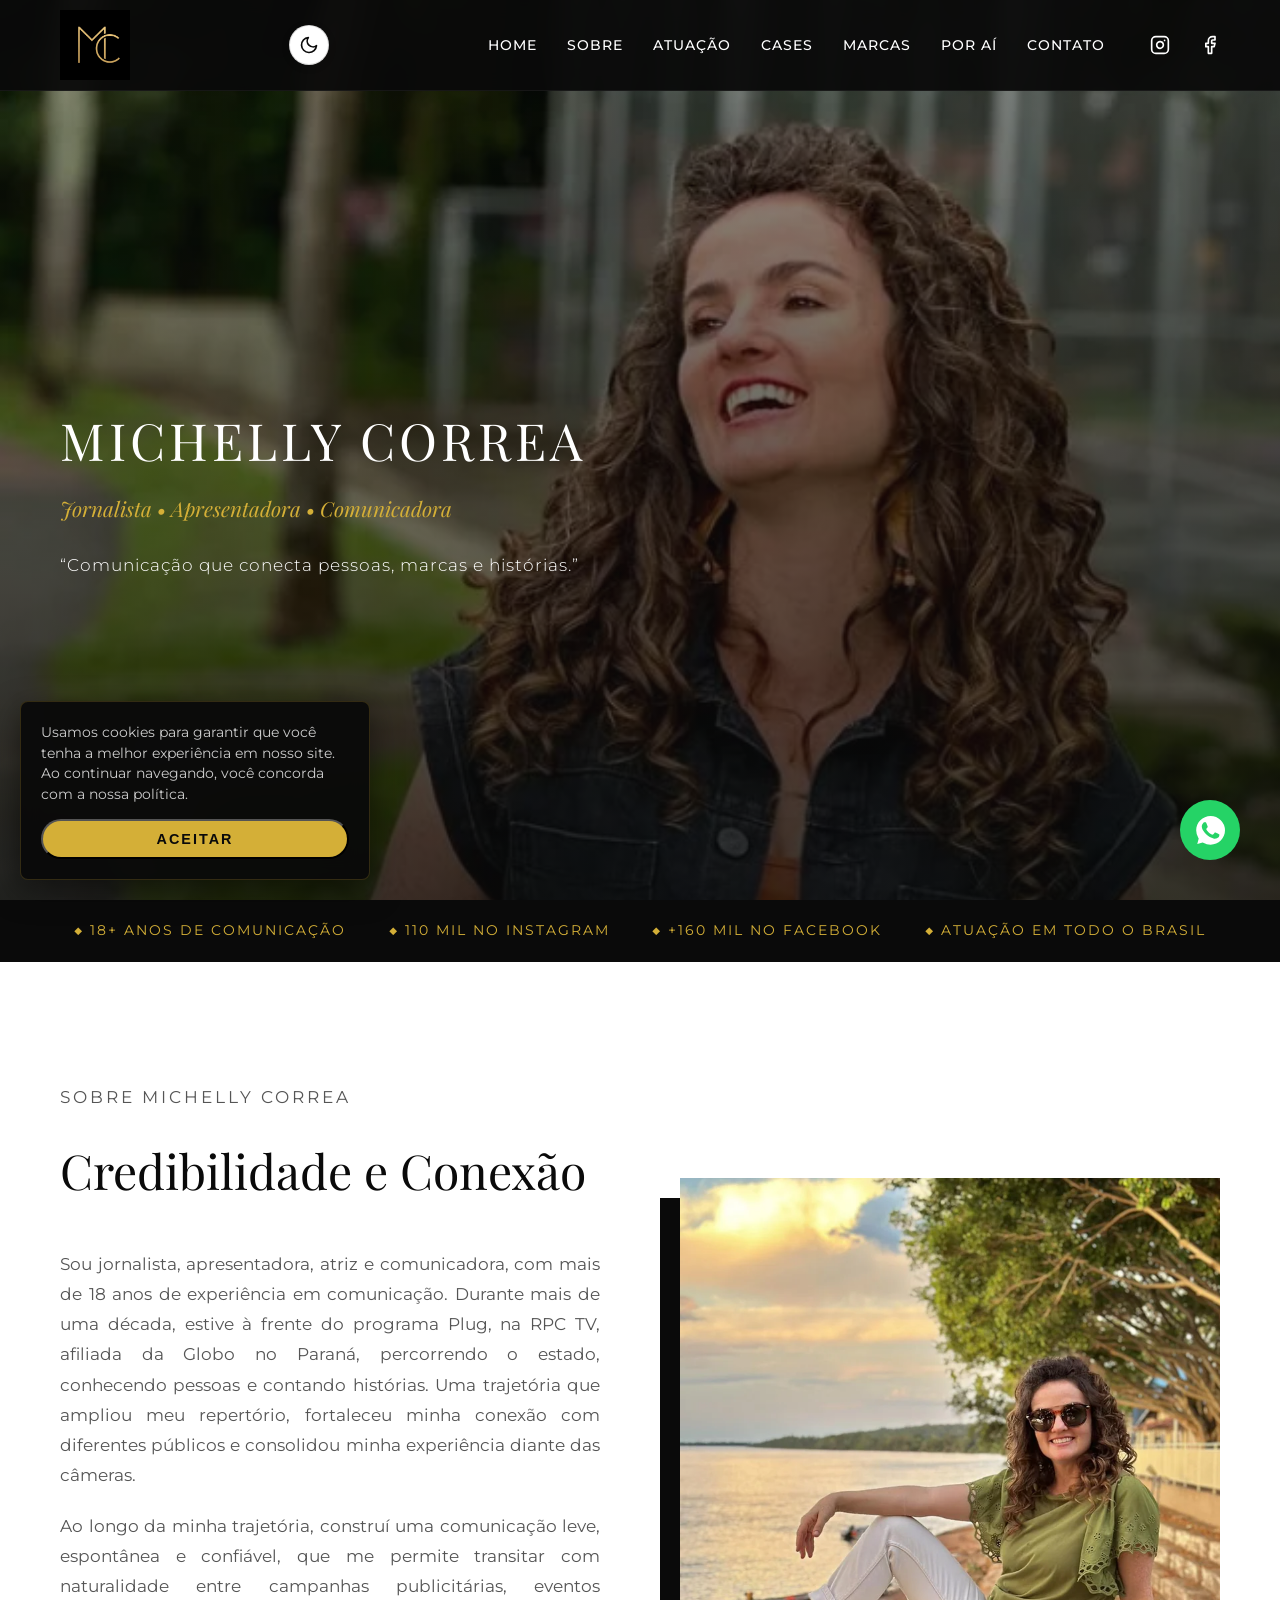
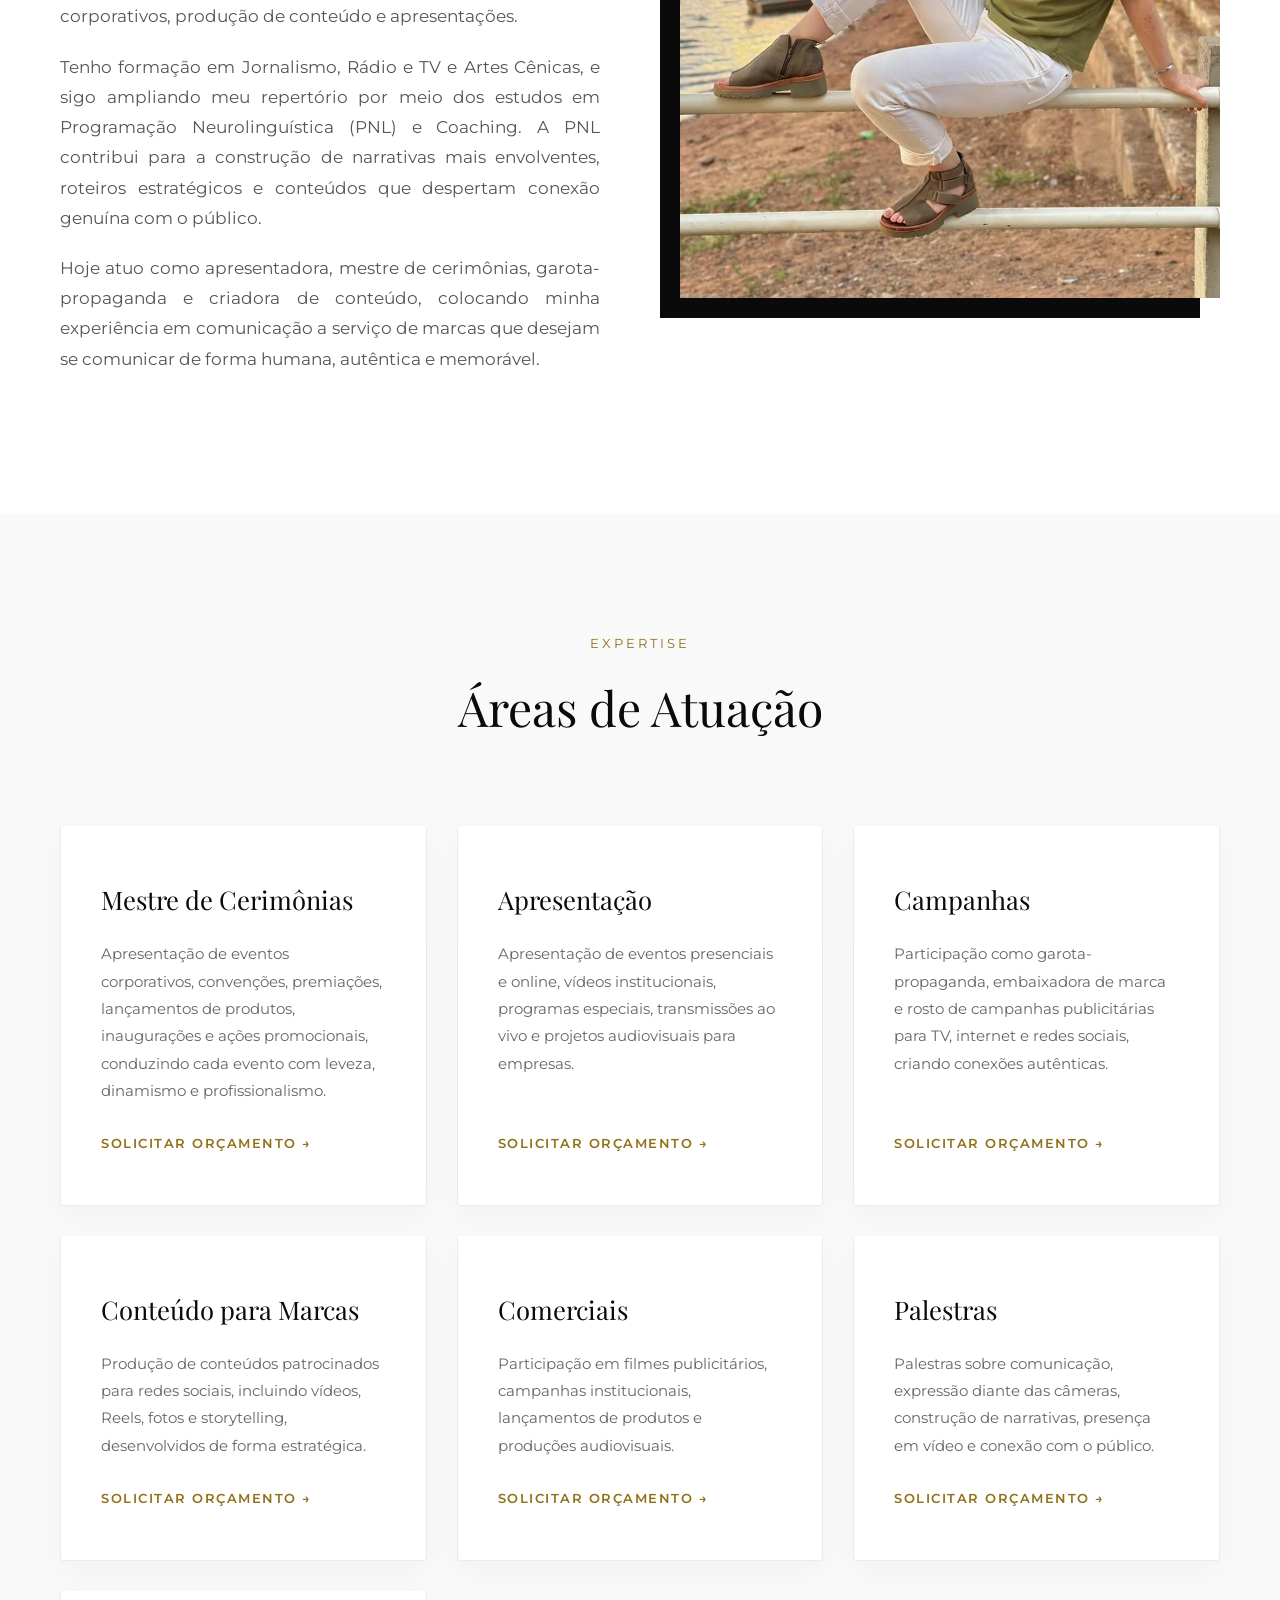
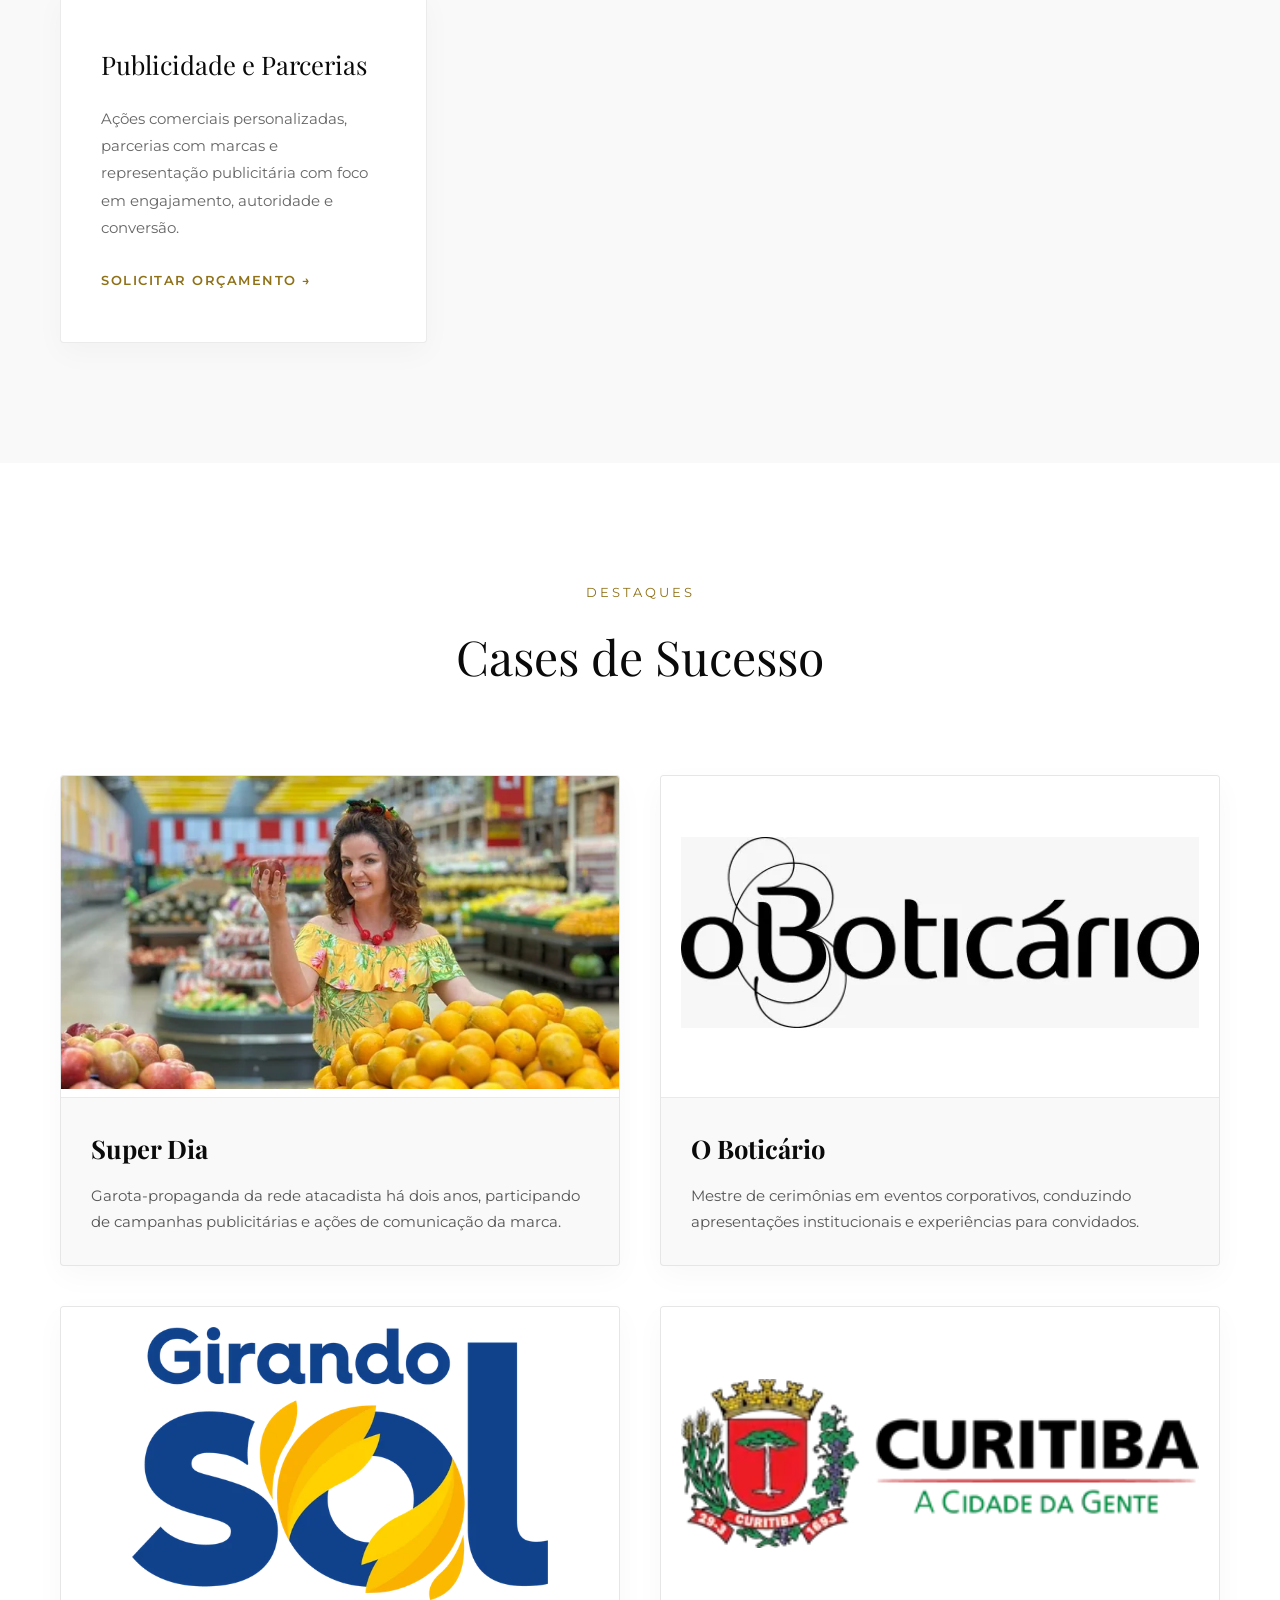
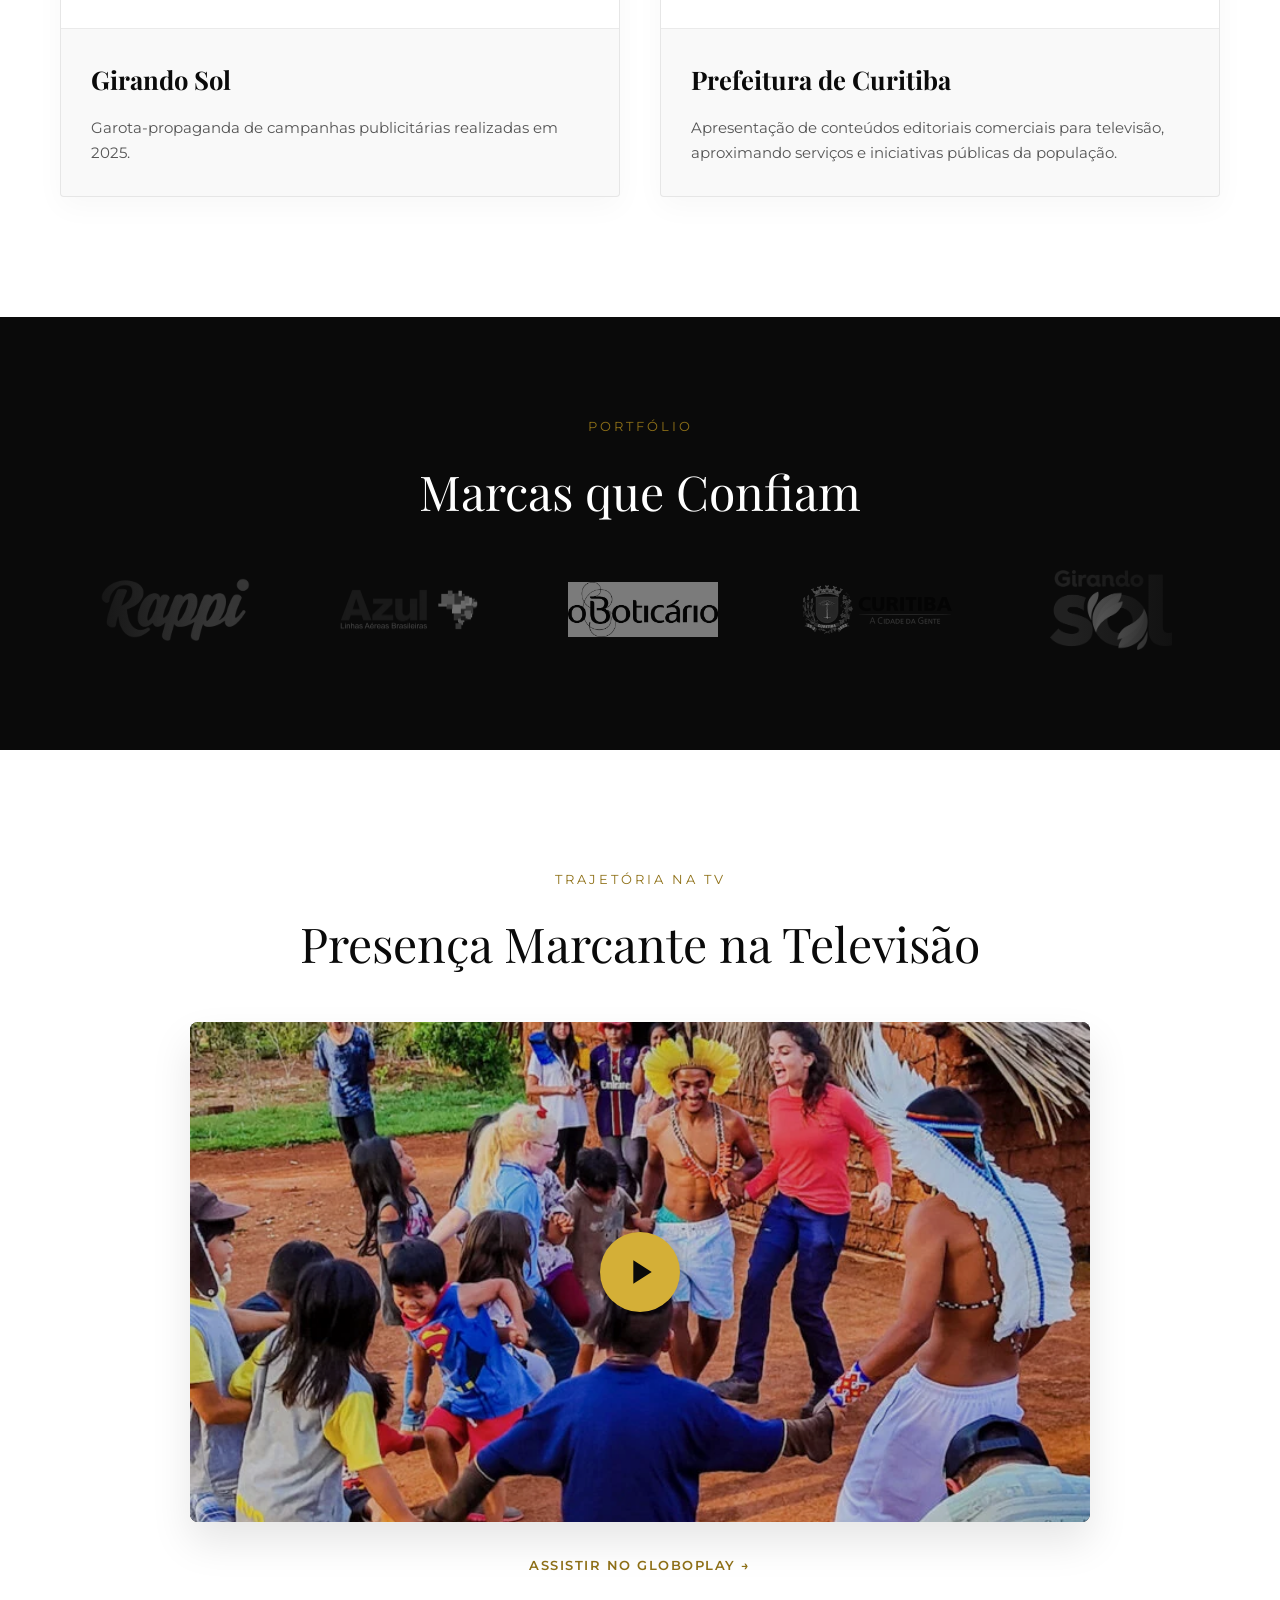
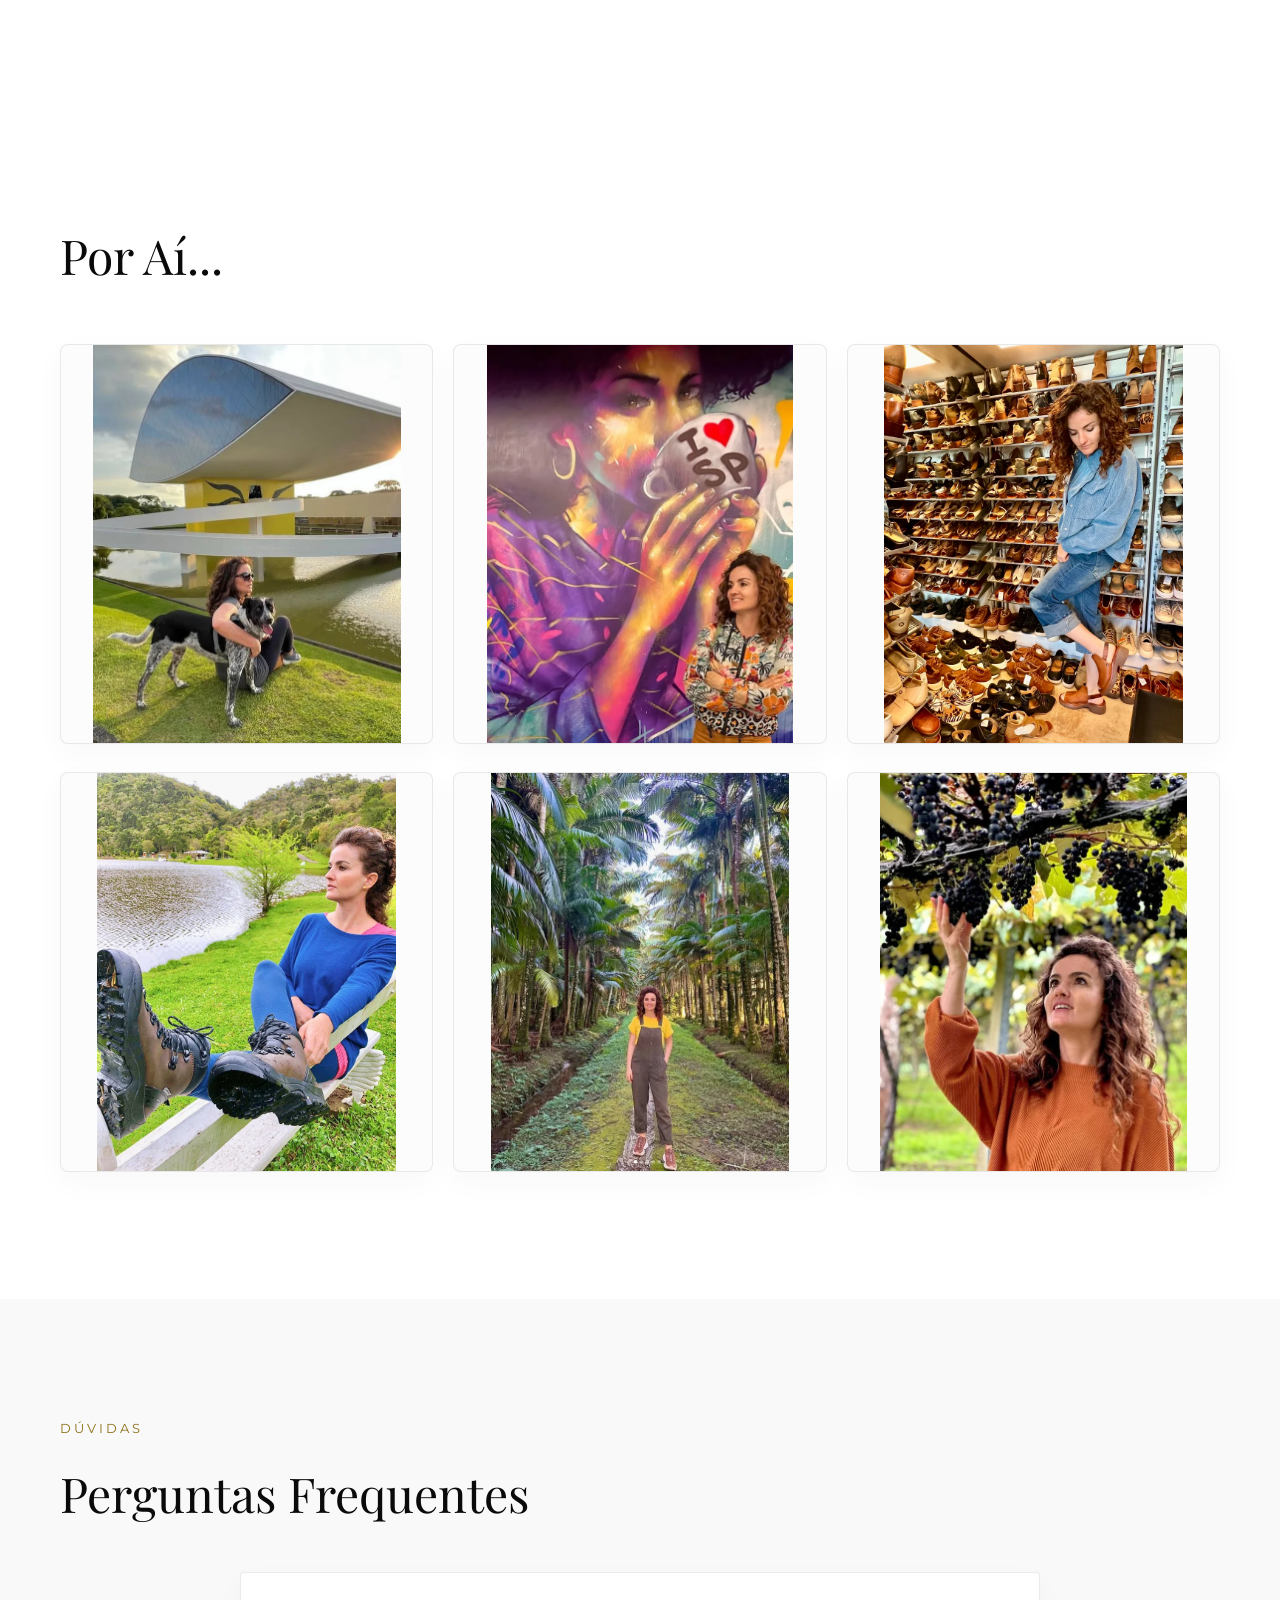
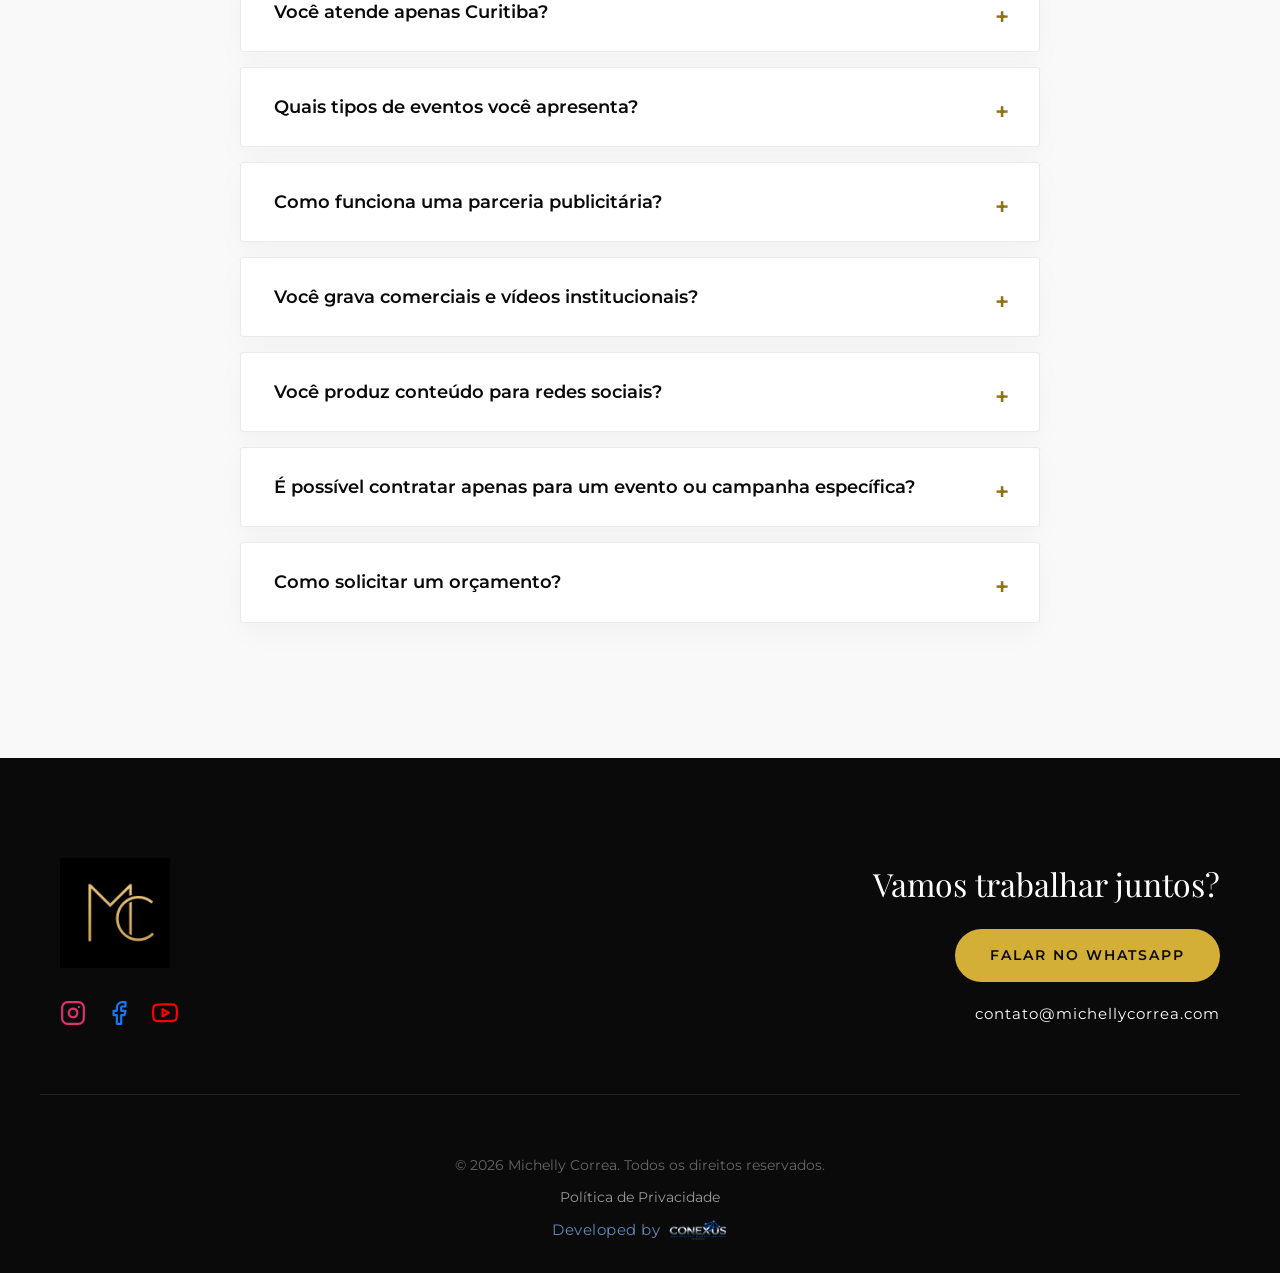
==== commit 6e24ffcd: "fix: atualizar e-mail de contato para contato@michellycorrea.com" ====
--- a/index.html
+++ b/index.html
@@ -11,6 +11,38 @@
     
     <title>Michelly Correa | Apresentadora e Comunicadora em Curitiba</title>
     
+    <!-- Google Consent Mode v2 (Inicialização antecipada obrigatória) -->
+    <script>
+        window.dataLayer = window.dataLayer || [];
+        function gtag(){dataLayer.push(arguments);}
+
+        (function() {
+            var consentState = 'denied';
+            try {
+                if (localStorage.getItem('cookiesAccepted') === 'true') {
+                    consentState = 'granted';
+                }
+            } catch (e) {}
+
+            gtag('consent', 'default', {
+                'analytics_storage': consentState,
+                'ad_storage': 'denied',
+                'ad_user_data': 'denied',
+                'ad_personalization': 'denied',
+                'wait_for_update': 500
+            });
+        })();
+    </script>
+
+    <!-- Google Analytics 4 (gtag.js) -->
+    <script async src="https://www.googletagmanager.com/gtag/js?id=G-PNHCWQBYQ3"></script>
+    <script>
+        gtag('js', new Date());
+        gtag('config', 'G-PNHCWQBYQ3', {
+            'send_page_view': true
+        });
+    </script>
+
     <!-- Favicons -->
     <link rel="icon" type="image/x-icon" href="favicon.ico">
     <link rel="icon" type="image/png" sizes="32x32" href="favicon-32x32.png">
@@ -51,7 +83,7 @@
           "url": "https://www.michellycorrea.com/",
           "image": "https://www.michellycorrea.com/img/og-michelly-correa.jpg",
           "jobTitle": "Jornalista, Apresentadora e Mestre de Cerimônias",
-          "email": "michellycorrea@yahoo.com.br",
+          "email": "contato@michellycorrea.com",
           "telephone": "+55-41-9971-5871",
           "sameAs": [
             "https://www.instagram.com/mymicorrea/",
@@ -70,7 +102,7 @@
           "url": "https://www.michellycorrea.com/",
           "image": "https://www.michellycorrea.com/img/og-michelly-correa.jpg",
           "telephone": "+55-41-9971-5871",
-          "email": "michellycorrea@yahoo.com.br",
+          "email": "contato@michellycorrea.com",
           "priceRange": "$$",
           "address": {
             "@type": "PostalAddress",
@@ -657,7 +689,7 @@
             <div class="footer-contact">
                 <h3>Vamos trabalhar juntos?</h3>
                 <a href="https://wa.me/554199715871?text=Ol%C3%A1%2C%20Michelly!%20Tudo%20bem%3F%20%F0%9F%98%8A%0AVim%20pelo%20seu%20site%20e%20gostaria%20de%20falar%20com%20voc%C3%AA%20sobre%20uma%20poss%C3%ADvel%20contrata%C3%A7%C3%A3o.%20Podemos%20conversar%3F" class="btn-primary" target="_blank" rel="noopener noreferrer" aria-label="Falar com Michelly Correa no WhatsApp">FALAR NO WHATSAPP</a>
-                <a href="mailto:michellycorrea@yahoo.com.br?subject=Contato%20pelo%20Site&body=Ol%C3%A1%2C%20Michelly!%20Tudo%20bem%3F%20%F0%9F%98%8A%0A%0AVim%20pelo%20seu%20site%20e%20gostaria%20de%20falar%20com%20voc%C3%AA%20sobre%20uma%20poss%C3%ADvel%20contrata%C3%A7%C3%A3o.%20Podemos%20conversar%3F" class="footer-email">michellycorrea@yahoo.com.br</a>
+                <a href="mailto:contato@michellycorrea.com?subject=Contato%20pelo%20Site&body=Ol%C3%A1%2C%20Michelly!%20Tudo%20bem%3F%20%F0%9F%98%8A%0A%0AVim%20pelo%20seu%20site%20e%20gostaria%20de%20falar%20com%20voc%C3%AA%20sobre%20uma%20poss%C3%ADvel%20contrata%C3%A7%C3%A3o.%20Podemos%20conversar%3F" class="footer-email">contato@michellycorrea.com</a>
             </div>
         </div>
         <div class="footer-bottom">
@@ -676,7 +708,7 @@
         <img class="lightbox-content" id="lightbox-img" alt="Visualização ampliada da foto de Michelly Correa">
     </div>
 
-    <!-- Cookie Banner (LGPD) -->
+        <!-- Cookie Banner (LGPD) -->
     <div id="cookie-banner" class="cookie-banner">
         <div class="cookie-content">
             <p>Usamos cookies para garantir que você tenha a melhor experiência em nosso site. Ao continuar navegando, você concorda com a nossa política.</p>
@@ -685,54 +717,250 @@
     </div>
 
     <script>
-        // Cookie Logic
+        // Cookie Logic (LGPD) com integração Google Consent Mode v2
         const cookieBanner = document.getElementById('cookie-banner');
         const acceptCookiesBtn = document.getElementById('accept-cookies');
 
-        if (!localStorage.getItem('cookiesAccepted')) {
+        if (cookieBanner && !localStorage.getItem('cookiesAccepted')) {
             setTimeout(() => {
                 cookieBanner.classList.add('show');
-            }, 1000); // Mostra após 1 segundo
-        }
-
-        acceptCookiesBtn.addEventListener('click', () => {
-            localStorage.setItem('cookiesAccepted', 'true');
-            cookieBanner.classList.remove('show');
+            }, 1000);
+        }
+
+        if (acceptCookiesBtn) {
+            acceptCookiesBtn.addEventListener('click', () => {
+                try {
+                    localStorage.setItem('cookiesAccepted', 'true');
+                } catch (e) {}
+                
+                // Atualiza o consentimento no GA4 exclusivamente para analytics_storage
+                if (typeof gtag === 'function') {
+                    gtag('consent', 'update', {
+                        'analytics_storage': 'granted'
+                    });
+                }
+                
+                if (cookieBanner) cookieBanner.classList.remove('show');
+            });
+        }
+
+        // ---------------------------------------------------------------------
+        // Google Analytics 4: Rastreamento Seguro de Conversões e Interações
+        // ---------------------------------------------------------------------
+        function sendAnalyticsEvent(eventName, eventParams) {
+            if (typeof gtag === 'function') {
+                gtag('event', eventName, eventParams);
+            }
+        }
+
+        // 1. Evento whatsapp_click (Todos os botões/links para WhatsApp)
+        // A. WhatsApp Flutuante
+        const waFloatBtn = document.querySelector('.whatsapp-float');
+        if (waFloatBtn) {
+            waFloatBtn.addEventListener('click', function() {
+                sendAnalyticsEvent('whatsapp_click', {
+                    'placement': 'floating_button',
+                    'page_path': window.location.pathname,
+                    'page_language': 'pt-BR'
+                });
+            });
+        }
+
+        // B. WhatsApp nos Cards de Serviços (com identificação do serviço)
+        const serviceCards = document.querySelectorAll('.service-card');
+        serviceCards.forEach(card => {
+            const titleElem = card.querySelector('.service-title');
+            const serviceName = titleElem ? titleElem.textContent.trim() : 'Serviço';
+            const serviceLink = card.querySelector('.service-link');
+
+            if (serviceLink) {
+                serviceLink.addEventListener('click', function(e) {
+                    // Evita propagação para o card para não duplicar eventos
+                    e.stopPropagation();
+                    sendAnalyticsEvent('whatsapp_click', {
+                        'placement': 'service_card',
+                        'service_name': serviceName,
+                        'page_path': window.location.pathname,
+                        'page_language': 'pt-BR'
+                    });
+                });
+            }
+
+            // Clique na área do card de atuação profissional (service_click)
+            card.addEventListener('click', function(e) {
+                if (e.target.closest('.service-link')) return;
+                sendAnalyticsEvent('service_click', {
+                    'service_name': serviceName,
+                    'page_path': window.location.pathname,
+                    'page_language': 'pt-BR'
+                });
+            });
         });
 
-        // Lightbox Logic
+        // C. WhatsApp no Rodapé
+        const footerWaBtn = document.querySelector('.footer-contact .btn-primary');
+        if (footerWaBtn) {
+            footerWaBtn.addEventListener('click', function() {
+                sendAnalyticsEvent('whatsapp_click', {
+                    'placement': 'footer',
+                    'page_path': window.location.pathname,
+                    'page_language': 'pt-BR'
+                });
+            });
+        }
+
+        // 2. Evento email_click (Cliques em links mailto:)
+        document.querySelectorAll('a[href^="mailto:"]').forEach(link => {
+            link.addEventListener('click', function() {
+                const placement = this.closest('.footer') ? 'footer' : 'content';
+                sendAnalyticsEvent('email_click', {
+                    'placement': placement,
+                    'page_path': window.location.pathname,
+                    'page_language': 'pt-BR'
+                });
+            });
+        });
+
+        // 3. Evento phone_click (Cliques em links tel:, se existirem)
+        document.querySelectorAll('a[href^="tel:"]').forEach(link => {
+            link.addEventListener('click', function() {
+                const placement = this.closest('.footer') ? 'footer' : 'content';
+                sendAnalyticsEvent('phone_click', {
+                    'placement': placement,
+                    'page_path': window.location.pathname,
+                    'page_language': 'pt-BR'
+                });
+            });
+        });
+
+        // 4. Evento cta_click (Botões comerciais relevantes - sem duplicar com WhatsApp)
+        // Vídeo Globoplay
+        const videoLink = document.querySelector('.video-link');
+        const videoBtn = document.querySelector('.video-section .service-link');
+        [videoLink, videoBtn].forEach(el => {
+            if (el) {
+                el.addEventListener('click', function() {
+                    sendAnalyticsEvent('cta_click', {
+                        'button_text': 'Assistir no Globoplay',
+                        'placement': 'video_section',
+                        'page_path': window.location.pathname,
+                        'page_language': 'pt-BR'
+                    });
+                });
+            }
+        });
+
+        // CTA na página 404
+        const errorBtn = document.querySelector('.error-content .btn-primary');
+        if (errorBtn) {
+            errorBtn.addEventListener('click', function() {
+                sendAnalyticsEvent('cta_click', {
+                    'button_text': 'Voltar ao Início',
+                    'placement': 'error_404',
+                    'page_path': window.location.pathname,
+                    'page_language': 'pt-BR'
+                });
+            });
+        }
+
+        // 5. Evento form_submit (somente se houver formulário funcional e válido)
+        document.querySelectorAll('form').forEach(form => {
+            form.addEventListener('submit', function(e) {
+                sendAnalyticsEvent('form_submit', {
+                    'button_id': this.id || 'contact_form',
+                    'placement': 'form_section',
+                    'page_path': window.location.pathname,
+                    'page_language': 'pt-BR'
+                });
+            });
+        });
+
+        // 6. Evento instagram_click (Todos os links para o Instagram)
+        document.querySelectorAll('a[href*="instagram.com"]').forEach(link => {
+            link.addEventListener('click', function() {
+                const placement = (this.closest('header') || this.closest('.nav-menu')) ? 'header' : (this.closest('footer') || this.closest('.footer')) ? 'footer' : 'content';
+                sendAnalyticsEvent('instagram_click', {
+                    'social_network': 'instagram',
+                    'placement': placement,
+                    'page_path': window.location.pathname,
+                    'page_language': 'pt-BR'
+                });
+            });
+        });
+
+        // 7. Evento facebook_click (Todos os links para o Facebook)
+        document.querySelectorAll('a[href*="facebook.com"]').forEach(link => {
+            link.addEventListener('click', function() {
+                const placement = (this.closest('header') || this.closest('.nav-menu')) ? 'header' : (this.closest('footer') || this.closest('.footer')) ? 'footer' : 'content';
+                sendAnalyticsEvent('facebook_click', {
+                    'social_network': 'facebook',
+                    'placement': placement,
+                    'page_path': window.location.pathname,
+                    'page_language': 'pt-BR'
+                });
+            });
+        });
+
+        // Lightbox Logic com acessibilidade por teclado (ESC e Enter)
         const lightbox = document.getElementById("gallery-lightbox");
         const lightboxImg = document.getElementById("lightbox-img");
         const galleryItems = document.querySelectorAll(".gallery-item");
 
         galleryItems.forEach(item => {
-            item.style.cursor = "pointer"; // Add pointer to images
-            item.addEventListener("click", function() {
-                lightbox.style.display = "flex";
-                lightboxImg.src = this.src;
+            item.style.cursor = "pointer";
+            item.setAttribute("tabindex", "0");
+            item.setAttribute("role", "button");
+            item.setAttribute("aria-label", "Ampliar foto da galeria");
+            
+            function openPhoto() {
+                if (lightbox && lightboxImg) {
+                    lightbox.style.display = "flex";
+                    lightboxImg.src = item.currentSrc || item.src;
+                    const closeBtn = document.getElementById("lightbox-close");
+                    if (closeBtn) closeBtn.focus();
+                }
+            }
+            
+            item.addEventListener("click", openPhoto);
+            item.addEventListener("keydown", function(e) {
+                if (e.key === "Enter" || e.key === " ") {
+                    e.preventDefault();
+                    openPhoto();
+                }
             });
         });
 
         function closeLightbox() {
-            lightbox.style.display = "none";
-        }
-
-        // Mobile Menu Logic
+            if (lightbox) lightbox.style.display = "none";
+        }
+
+        // Fechar lightbox via tecla ESC
+        document.addEventListener("keydown", function(e) {
+            if (e.key === "Escape" && lightbox && lightbox.style.display === "flex") {
+                closeLightbox();
+            }
+        });
+
+        // Mobile Menu Logic com aria-expanded
         const hamburger = document.getElementById('hamburger-menu');
         const navMenuObj = document.getElementById('nav-menu');
         const navLinks = document.querySelectorAll('.nav-menu a');
 
-        hamburger.addEventListener('click', () => {
-            hamburger.classList.toggle('active');
-            navMenuObj.classList.toggle('active');
-        });
-
-        navLinks.forEach(link => {
-            link.addEventListener('click', () => {
-                hamburger.classList.remove('active');
-                navMenuObj.classList.remove('active');
-            });
-        });
+        if (hamburger && navMenuObj) {
+            hamburger.addEventListener('click', () => {
+                const isActive = hamburger.classList.toggle('active');
+                navMenuObj.classList.toggle('active');
+                hamburger.setAttribute('aria-expanded', isActive ? 'true' : 'false');
+            });
+
+            navLinks.forEach(link => {
+                link.addEventListener('click', () => {
+                    hamburger.classList.remove('active');
+                    navMenuObj.classList.remove('active');
+                    hamburger.setAttribute('aria-expanded', 'false');
+                });
+            });
+        }
 
         // Dark / Light Theme Toggle Logic — one button, one SVG at a time
         const themeToggleBtn = document.getElementById('theme-toggle');
